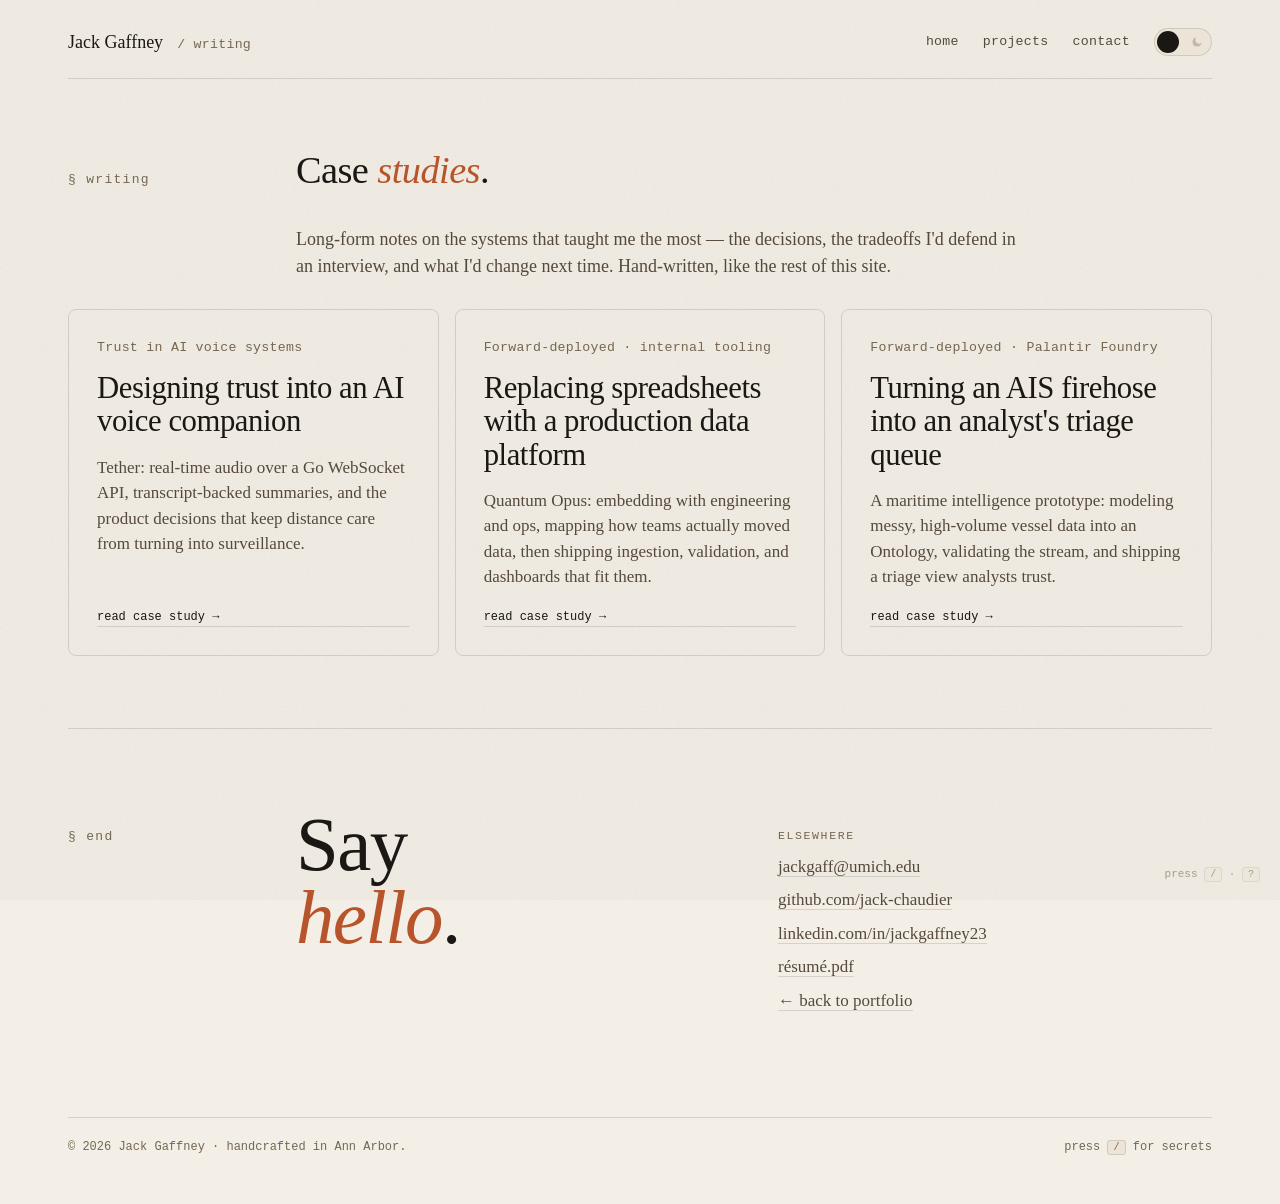
==== writing/index.html @ c2a97f2f "Redesign portfolio: editorial project rows, /writing case studies, SWE/FDE positioning - Reposition " ====
<!doctype html>
<html lang="en">
    <head>
        <meta charset="UTF-8" />
        <meta name="viewport" content="width=device-width, initial-scale=1.0" />
        <meta name="theme-color" media="(prefers-color-scheme: light)" content="#f4efe6" />
        <meta name="theme-color" media="(prefers-color-scheme: dark)" content="#0e0d0b" />
        <meta
            name="description"
            content="Case studies by Jack Gaffney — the decisions, tradeoffs, and architecture behind Tether, the Quantum Opus data platform, and a Palantir Foundry maritime prototype."
        />
        <meta property="og:title" content="Writing & case studies — Jack Gaffney" />
        <meta property="og:description" content="Long-form engineering notes on the systems I've built: decisions, tradeoffs, and what I'd do differently." />
        <meta property="og:type" content="website" />
        <meta property="og:url" content="https://jack-chaudier.github.io/writing/" />
        <meta property="og:image" content="https://jack-chaudier.github.io/og-image.png" />
        <meta name="twitter:card" content="summary_large_image" />
        <meta name="twitter:image" content="https://jack-chaudier.github.io/og-image.png" />
        <meta name="referrer" content="strict-origin-when-cross-origin" />
        <meta
            http-equiv="Content-Security-Policy"
            content="default-src 'self'; base-uri 'self'; connect-src 'self'; font-src 'self' https://fonts.gstatic.com; img-src 'self' data: https:; object-src 'none'; script-src 'self' 'unsafe-inline'; style-src 'self' 'unsafe-inline' https://fonts.googleapis.com;"
        />
        <link rel="canonical" href="https://jack-chaudier.github.io/writing/" />
        <link rel="manifest" href="/manifest.webmanifest" />
        <title>Writing & case studies — Jack Gaffney</title>
        <script>
            (function () {
                const root = document.documentElement;
                root.classList.add("js");
                try {
                    const storedTheme = localStorage.getItem("jg-theme");
                    const prefersDark = window.matchMedia("(prefers-color-scheme: dark)").matches;
                    root.setAttribute("data-theme", storedTheme || (prefersDark ? "dark" : "light"));
                } catch (error) {
                    root.setAttribute(
                        "data-theme",
                        window.matchMedia("(prefers-color-scheme: dark)").matches ? "dark" : "light"
                    );
                }
            })();
        </script>
        <link rel="icon" href="/favicon.svg" type="image/svg+xml" />
        <link rel="alternate icon" href="/favicon.ico" />
        <link rel="preconnect" href="https://fonts.googleapis.com" />
        <link rel="preconnect" href="https://fonts.gstatic.com" crossorigin />
        <link
            href="https://fonts.googleapis.com/css2?family=Fraunces:ital,opsz,wght@0,9..144,300;0,9..144,400;0,9..144,500;0,9..144,600;1,9..144,400&amp;family=JetBrains+Mono:wght@400;500;600&amp;display=swap"
            rel="stylesheet"
        />
        <link rel="stylesheet" href="/style.css" />
    </head>
    <body>
        <a href="#main" class="skip-link">Skip to main content</a>
        <div class="shell" id="main">
            <nav class="top" aria-label="Primary">
                <div class="wordmark">
                    <a href="/" style="border:0;"><b>Jack Gaffney</b></a>
                    <span class="mono">/ writing</span>
                </div>
                <div class="topnav mono">
                    <a href="/">home</a>
                    <a href="/#projects">projects</a>
                    <a href="/#contact">contact</a>
                    <button class="theme-toggle" id="themeToggle" type="button" aria-label="Toggle theme" aria-pressed="false">
                        <svg class="sun" viewBox="0 0 24 24" fill="none" stroke="currentColor" stroke-width="2" stroke-linecap="round" aria-hidden="true"><circle cx="12" cy="12" r="4" fill="currentColor"/><path d="M12 2v2M12 20v2M4.93 4.93l1.41 1.41M17.66 17.66l1.41 1.41M2 12h2M20 12h2M4.93 19.07l1.41-1.41M17.66 6.34l1.41-1.41"/></svg>
                        <svg class="moon" viewBox="0 0 24 24" fill="currentColor" stroke="none" aria-hidden="true"><path d="M21 13A9 9 0 1 1 11 3a7 7 0 0 0 10 10z"/></svg>
                        <span class="knob" aria-hidden="true"></span>
                    </button>
                </div>
            </nav>

            <section aria-labelledby="writing-title">
                <div class="section-head">
                    <div class="num">§ writing</div>
                    <h2 id="writing-title">Case <em>studies</em>.</h2>
                </div>
                <div class="walkthrough-intro">
                    <p>
                        Long-form notes on the systems that taught me the most — the decisions, the
                        tradeoffs I'd defend in an interview, and what I'd change next time. Hand-written,
                        like the rest of this site.
                    </p>
                </div>

                <div class="writing-grid">
                    <!-- writing:cards (new posts inserted below this line, newest first) -->
                    <article class="walkthrough-card">
                        <div class="walkthrough-kicker mono">Trust in AI voice systems</div>
                        <h3>Designing trust into an AI voice companion</h3>
                        <p>
                            Tether: real-time audio over a Go WebSocket API, transcript-backed summaries,
                            and the product decisions that keep distance care from turning into surveillance.
                        </p>
                        <a class="source" href="/writing/tether/">read case study →</a>
                    </article>

                    <article class="walkthrough-card">
                        <div class="walkthrough-kicker mono">Forward-deployed · internal tooling</div>
                        <h3>Replacing spreadsheets with a production data platform</h3>
                        <p>
                            Quantum Opus: embedding with engineering and ops, mapping how teams actually
                            moved data, then shipping ingestion, validation, and dashboards that fit them.
                        </p>
                        <a class="source" href="/writing/quantum-opus/">read case study →</a>
                    </article>

                    <article class="walkthrough-card">
                        <div class="walkthrough-kicker mono">Forward-deployed · Palantir Foundry</div>
                        <h3>Turning an AIS firehose into an analyst's triage queue</h3>
                        <p>
                            A maritime intelligence prototype: modeling messy, high-volume vessel data into
                            an Ontology, validating the stream, and shipping a triage view analysts trust.
                        </p>
                        <a class="source" href="/writing/maritime/">read case study →</a>
                    </article>
                </div>
            </section>

            <footer class="colophon" id="contact">
                <div class="section-num-footer">§ end</div>
                <div>
                    <h3>Say<br/><em>hello</em>.</h3>
                </div>
                <div class="col">
                    <span class="caps">Elsewhere</span>
                    <p><a href="mailto:jackgaff@umich.edu">jackgaff@umich.edu</a></p>
                    <p><a href="https://github.com/jack-chaudier" target="_blank" rel="noopener noreferrer">github.com/jack-chaudier</a></p>
                    <p><a href="https://linkedin.com/in/jackgaffney23" target="_blank" rel="noopener noreferrer">linkedin.com/in/jackgaffney23</a></p>
                    <p><a href="/jack_gaffney_resume.pdf" target="_blank" rel="noopener noreferrer">résumé.pdf</a></p>
                    <p><a href="/">← back to portfolio</a></p>
                </div>
                <div class="fineprint">
                    <span>© <span id="year"></span> Jack Gaffney · handcrafted in Ann Arbor.</span>
                    <span>press <kbd>/</kbd> for secrets</span>
                </div>
            </footer>
        </div>

        <div class="hint" aria-hidden="true">press <kbd>/</kbd> · <kbd>?</kbd></div>
        <div class="term" id="term" role="dialog" aria-label="Terminal">
            <div class="hd">
                <span>jack@portfolio ~ %</span>
                <button class="close" id="termClose" type="button" aria-label="Close terminal">[esc]</button>
            </div>
            <div class="body" id="termBody">
                <p class="line">type 'help' for commands. type 'exit' to leave.</p>
            </div>
            <div class="in">
                <input id="termInput" autocomplete="off" spellcheck="false" aria-label="Terminal input"/>
            </div>
        </div>
        <canvas class="rain-canvas" id="rain" aria-hidden="true"></canvas>
        <div class="trophy" id="trophy" aria-hidden="true">
            <div class="big">↑↑↓↓←→←→ B A</div>
            <div class="small">you found it. 60fps guaranteed.</div>
        </div>
        <script src="/script.js"></script>
    </body>
</html>
---- style.css ----
/* ============================================================
   Jack Gaffney — editorial / terminal hybrid
   Fraunces + JetBrains Mono, warm paper + rust accent
   ============================================================ */

:root {
    --bg: #f4efe6;
    --bg-2: #ece5d7;
    --ink: #1a1714;
    --ink-2: #55493b;
    --ink-3: #756751;
    --rule: #1a171422;
    --accent: #b8542b;
    --paper-noise: 0.035;
    --serif: "Fraunces", Georgia, "Times New Roman", serif;
    --mono: "JetBrains Mono", ui-monospace, SFMono-Regular, Menlo, Consolas, monospace;
    color-scheme: light dark;
    accent-color: var(--accent);
}

html[data-theme="dark"] {
    --bg: #0e0d0b;
    --bg-2: #17150f;
    --ink: #f1ebdc;
    --ink-2: #b8ae96;
    --ink-3: #8a7e64;
    --rule: #f1ebdc22;
    --accent: #e08a5c;
    --paper-noise: 0.06;
}

* { box-sizing: border-box; }
html, body { margin: 0; padding: 0; }
html { scroll-behavior: smooth; }

body {
    background: var(--bg);
    color: var(--ink);
    font-family: var(--serif);
    font-optical-sizing: auto;
    font-variation-settings: "opsz" 14;
    font-weight: 400;
    font-size: 17px;
    line-height: 1.5;
    -webkit-font-smoothing: antialiased;
    -moz-osx-font-smoothing: grayscale;
    text-rendering: optimizeLegibility;
    transition: background .35s ease, color .35s ease;
    overflow-x: hidden;
    min-height: 100dvh;
}

@media (prefers-reduced-motion: reduce) {
    html { scroll-behavior: auto; }
    *, *::before, *::after {
        animation-duration: .01ms !important;
        animation-iteration-count: 1 !important;
        transition-duration: .01ms !important;
    }
}

/* subtle paper grain */
body::before {
    content: "";
    position: fixed;
    inset: 0;
    pointer-events: none;
    z-index: 1;
    opacity: var(--paper-noise);
    background-image: url("data:image/svg+xml;utf8,<svg xmlns='http://www.w3.org/2000/svg' width='180' height='180'><filter id='n'><feTurbulence type='fractalNoise' baseFrequency='0.9' numOctaves='2' stitchTiles='stitch'/><feColorMatrix values='0 0 0 0 0  0 0 0 0 0  0 0 0 0 0  0 0 0 1.2 0'/></filter><rect width='100%25' height='100%25' filter='url(%23n)'/></svg>");
    mix-blend-mode: multiply;
}
html[data-theme="dark"] body::before { mix-blend-mode: screen; }

::selection { background: var(--accent); color: var(--bg); }

/* =============== A11Y =============== */
.skip-link {
    position: absolute;
    top: -40px;
    left: 12px;
    padding: 8px 14px;
    background: var(--ink);
    color: var(--bg);
    font-family: var(--mono);
    font-size: 13px;
    border-radius: 4px;
    z-index: 200;
    transition: top .2s;
}
.skip-link:focus { top: 12px; outline: 2px solid var(--accent); outline-offset: 2px; }
:focus-visible { outline: 2px solid var(--accent); outline-offset: 3px; }

/* =============== BASE ELEMENTS =============== */
.mono { font-family: var(--mono); font-size: .78em; letter-spacing: .02em; }
.caps { text-transform: uppercase; letter-spacing: .14em; font-size: .72rem; font-weight: 500; font-family: var(--mono); }

a {
    color: inherit;
    text-decoration: none;
    border-bottom: 1px solid var(--rule);
    transition: border-color .2s, color .2s;
}
a:hover, a:focus-visible { color: var(--accent); border-color: var(--accent); }

hr { border: 0; border-top: 1px solid var(--rule); margin: 0; }
kbd {
    font-family: var(--mono);
    font-size: .85em;
    border: 1px solid var(--rule);
    padding: 1px 5px;
    border-radius: 3px;
    background: var(--bg-2);
}

/* =============== LAYOUT =============== */
.shell {
    max-width: 1240px;
    margin: 0 auto;
    padding: 0 48px;
    position: relative;
    z-index: 2;
}

/* top bar */
.top {
    display: flex;
    align-items: center;
    justify-content: space-between;
    padding: 28px 0 22px;
    border-bottom: 1px solid var(--rule);
    gap: 24px;
    flex-wrap: wrap;
}
.wordmark { display: flex; align-items: baseline; gap: 14px; }
.wordmark b { font-weight: 500; font-size: 18px; }
.wordmark span { color: var(--ink-3); }
.topnav { display: flex; gap: 24px; align-items: center; flex-wrap: wrap; }
.topnav a { border: 0; color: var(--ink-2); }
.topnav a:hover, .topnav a:focus-visible { color: var(--accent); }
.topnav .dot {
    display: inline-block;
    width: 6px; height: 6px;
    border-radius: 50%;
    background: #3cc07a;
    margin-right: 6px;
    vertical-align: middle;
    box-shadow: 0 0 0 4px color-mix(in srgb, #3cc07a 20%, transparent);
    animation: pulse 2.4s ease-in-out infinite;
}
@keyframes pulse {
    0%, 100% { box-shadow: 0 0 0 4px color-mix(in srgb, #3cc07a 20%, transparent); }
    50% { box-shadow: 0 0 0 6px color-mix(in srgb, #3cc07a 8%, transparent); }
}

/* theme toggle */
.theme-toggle {
    border: 1px solid var(--rule);
    background: var(--bg-2);
    color: var(--ink);
    width: 58px; height: 28px;
    border-radius: 999px;
    position: relative;
    cursor: pointer;
    padding: 0;
    overflow: hidden;
    transition: border-color .2s, background .3s;
}
.theme-toggle:hover, .theme-toggle:focus-visible { border-color: var(--accent); }
.theme-toggle svg {
    position: absolute;
    top: 50%;
    width: 12px; height: 12px;
    transform: translateY(-50%);
    color: var(--ink-3);
    transition: color .3s, opacity .3s;
}
.theme-toggle .sun { left: 8px; }
.theme-toggle .moon { right: 8px; }
html[data-theme="light"] .theme-toggle .sun { color: var(--accent); opacity: 1; }
html[data-theme="light"] .theme-toggle .moon { opacity: .35; }
html[data-theme="dark"] .theme-toggle .moon { color: var(--accent); opacity: 1; }
html[data-theme="dark"] .theme-toggle .sun { opacity: .35; }
.theme-toggle .knob {
    position: absolute;
    top: 2px; left: 2px;
    width: 22px; height: 22px;
    border-radius: 50%;
    background: var(--ink);
    transition: transform .4s cubic-bezier(.6, -.2, .3, 1.4);
}
html[data-theme="dark"] .theme-toggle .knob { transform: translateX(30px); }

/* =============== HERO =============== */
.hero {
    display: grid;
    grid-template-columns: 1.1fr .9fr;
    gap: 52px;
    align-items: center;
    padding: 44px 0 60px;
    border-bottom: 1px solid var(--rule);
}
.hero h1 {
    font-family: var(--serif);
    font-weight: 300;
    font-variation-settings: "opsz" 144;
    font-size: clamp(46px, 6.4vw, 94px);
    line-height: .94;
    letter-spacing: -.03em;
    margin: 0;
}
.hero h1 em {
    font-style: italic;
    font-weight: 400;
    color: var(--accent);
}
.hero .lede {
    color: var(--ink-2);
    font-size: 19px;
    line-height: 1.55;
    max-width: 46ch;
    margin: 22px 0 0;
}
.hero .meta {
    display: flex;
    gap: 18px;
    margin-top: 28px;
    color: var(--ink-3);
    align-items: center;
    flex-wrap: wrap;
    font-family: var(--mono);
    font-size: 13px;
}
.hero .meta a {
    border-bottom-color: var(--rule);
    color: var(--ink-2);
}
.hero-eyebrow {
    font-family: var(--mono);
    font-size: 12px;
    letter-spacing: .04em;
    color: var(--ink-3);
    margin: 0 0 22px;
    text-transform: lowercase;
}
.hero-cta {
    display: flex;
    flex-wrap: wrap;
    gap: 12px;
    margin-top: 28px;
}
/* one cohesive button: editorial, mono, squared — monochrome at rest, rust on interaction */
.btn {
    display: inline-flex;
    align-items: center;
    gap: 8px;
    font-family: var(--mono);
    font-size: 13px;
    letter-spacing: .02em;
    padding: 12px 20px;
    border: 1px solid var(--ink);
    border-radius: 5px;
    background: var(--ink);
    color: var(--bg);
    transition: background .2s ease, border-color .2s ease, color .2s ease;
}
.btn:hover, .btn:focus-visible {
    background: var(--accent);
    border-color: var(--accent);
    color: var(--bg);
}
/* outlined variant, if a secondary action is ever needed */
.btn-ghost {
    background: transparent;
    color: var(--ink);
    border-color: var(--rule);
}
.btn-ghost:hover, .btn-ghost:focus-visible {
    background: transparent;
    color: var(--accent);
    border-color: var(--accent);
}

.portrait-frame {
    aspect-ratio: 1 / 1.18;
    position: relative;
    background: var(--bg-2);
    overflow: hidden;
    border: 1px solid var(--rule);
    cursor: pointer;
    user-select: none;
}
.portrait-frame img {
    width: 100%;
    height: 100%;
    object-fit: cover;
    object-position: 50% 30%;
    filter: saturate(.85) contrast(1.02);
    transition: filter .4s ease, transform .8s cubic-bezier(.2, .7, .2, 1);
    display: block;
}
html[data-theme="dark"] .portrait-frame img {
    filter: saturate(.7) contrast(1.05) brightness(.85);
}
.portrait-frame:hover img {
    transform: scale(1.03);
    filter: saturate(1) contrast(1.02);
}
.portrait-frame .cap {
    position: absolute;
    bottom: 10px;
    left: 12px;
    right: 12px;
    color: #f1ebdc;
    display: flex;
    justify-content: space-between;
    mix-blend-mode: difference;
    font-family: var(--mono);
    font-size: 11px;
    letter-spacing: .04em;
}

/* =============== SECTIONS =============== */
section {
    padding: 72px 0;
    border-bottom: 1px solid var(--rule);
    position: relative;
}
.section-head {
    display: grid;
    grid-template-columns: 180px 1fr;
    gap: 48px;
    margin-bottom: 36px;
    align-items: baseline;
}
.section-head .num {
    color: var(--ink-3);
    font-family: var(--mono);
    font-size: 13px;
    letter-spacing: .1em;
}
.section-head h2 {
    font-family: var(--serif);
    font-weight: 400;
    font-variation-settings: "opsz" 72;
    font-size: clamp(28px, 3vw, 40px);
    letter-spacing: -.015em;
    margin: 0;
    line-height: 1;
}
.section-head h2 em { color: var(--accent); font-style: italic; }

/* =============== NOW =============== */
.now-grid {
    display: grid;
    grid-template-columns: 180px repeat(3, 1fr);
    gap: 48px;
    align-items: start;
}
.now-col > .caps {
    color: var(--ink-3);
    margin: 0 0 14px;
    display: block;
}
.now-col p { margin: 0; line-height: 1.45; }
.now-col .sub {
    color: var(--ink-3);
    margin-top: 6px;
    font-size: 14px;
    font-family: var(--mono);
    letter-spacing: .01em;
}
.now-col .sub a { border-bottom-color: transparent; }

.films { list-style: none; padding: 0; margin: 0; }
.films li {
    display: grid;
    grid-template-columns: 22px 1fr;
    gap: 8px;
    padding: 7px 0;
    border-bottom: 1px dashed var(--rule);
    align-items: baseline;
    cursor: default;
}
.films li:last-child { border-bottom: 0; }
.films .rk {
    color: var(--ink-3);
    font-family: var(--mono);
    font-size: 12px;
}
.films .title { font-style: italic; }
.films li:hover .title { color: var(--accent); }

/* book */
.book { display: flex; gap: 14px; align-items: flex-start; }
.book-cover {
    width: 62px;
    height: 92px;
    position: relative;
    box-shadow: 3px 3px 0 var(--ink), 6px 6px 18px #0002;
    flex-shrink: 0;
    background: var(--bg-2);
    overflow: hidden;
    transition: transform .3s;
}
.book-cover img {
    width: 100%;
    height: 100%;
    object-fit: cover;
    display: block;
}
.book-cover::after {
    content: "";
    position: absolute;
    left: 2px;
    top: 0;
    bottom: 0;
    width: 1px;
    background: #0004;
    pointer-events: none;
}
.book:hover .book-cover { transform: translate(-1px, -1px) rotate(-1deg); }

/* operating notes */
.operating-notes {
    display: grid;
    grid-template-columns: 180px repeat(3, 1fr);
    gap: 48px;
    margin-top: 48px;
    padding-top: 28px;
    border-top: 1px dashed var(--rule);
    color: var(--ink-2);
}
.operating-notes .caps {
    color: var(--ink-3);
}
.operating-notes p {
    margin: 0;
    line-height: 1.45;
    font-size: clamp(15px, 1.2vw, 17px);
}

/* =============== WORK =============== */
.work-row {
    display: grid;
    grid-template-columns: 180px 1fr auto;
    gap: 48px;
    padding: 22px 0;
    border-top: 1px solid var(--rule);
    align-items: baseline;
    cursor: pointer;
    position: relative;
}
.work-row:last-of-type { border-bottom: 1px solid var(--rule); }
.work-row .when {
    color: var(--ink-3);
    font-family: var(--mono);
    font-size: 13px;
}
.work-row h3 {
    margin: 0;
    font-weight: 500;
    font-size: 22px;
    font-variation-settings: "opsz" 72;
    letter-spacing: -.01em;
}
.work-row h3 .role {
    color: var(--ink-2);
    font-style: italic;
    font-weight: 400;
}
.work-row .where {
    color: var(--ink-3);
    font-family: var(--mono);
    font-size: 12px;
    text-align: right;
    padding-right: 32px;
    line-height: 1.5;
}
.work-row .where span { opacity: .7; }
.work-row .detail {
    grid-column: 2 / 4;
    color: var(--ink-2);
    max-height: 0;
    overflow: hidden;
    transition: max-height .45s ease, margin-top .45s ease, opacity .35s ease;
    opacity: 0;
    margin-top: 0;
}
.work-row.open .detail {
    max-height: 420px;
    margin-top: 14px;
    opacity: 1;
}
.work-row .chev {
    position: absolute;
    right: 2px;
    top: 22px;
    color: var(--ink-3);
    font-family: var(--mono);
    font-size: 14px;
    width: 22px;
    height: 22px;
    display: flex;
    align-items: center;
    justify-content: center;
    transition: transform .3s, color .3s;
    background: var(--bg);
}
.work-row.open .chev { transform: rotate(90deg); color: var(--accent); }
.work-row:hover h3 { color: var(--accent); }

/* =============== PROJECTS =============== */
.featured-intro,
.walkthrough-intro {
    margin-left: 228px;
    margin-bottom: 28px;
    max-width: 720px;
    color: var(--ink-2);
}
.featured-intro p,
.walkthrough-intro p {
    margin: 0;
    font-size: 18px;
    line-height: 1.55;
}

/* featured work — full-width editorial rows on the site's 180px gutter */
.featured-work {
    margin-bottom: 56px;
    border-top: 1px solid var(--rule);
}
.feature-row {
    display: grid;
    grid-template-columns: 180px minmax(0, 1fr);
    gap: 48px;
    padding: 44px 0;
    border-bottom: 1px solid var(--rule);
    transition: background .25s;
}
.feature-row:hover { background: color-mix(in srgb, var(--accent) 4%, transparent); }

/* gutter numeral — faint serif, the only oversized numeral on the page */
.feature-num {
    font-family: var(--serif);
    font-weight: 300;
    font-variation-settings: "opsz" 144;
    font-size: clamp(34px, 3.6vw, 54px);
    line-height: .9;
    color: var(--ink-3);
    opacity: .5;
    letter-spacing: -.02em;
    user-select: none;
}
.feature-row:hover .feature-num { color: var(--accent); opacity: .9; }

.feature-body { min-width: 0; }
.feature-meta { color: var(--ink-3); margin-bottom: 12px; }

/* the NAME is the hero of each row */
.feature-row h3 {
    font-family: var(--serif);
    font-weight: 400;
    font-variation-settings: "opsz" 144;
    font-size: clamp(32px, 4.4vw, 50px);
    letter-spacing: -.02em;
    line-height: 1.02;
    margin: 0 0 6px;
}
/* flagship (Tether) leads with more weight */
.feature-row.lead { padding: 52px 0; }
.feature-row.lead h3 { font-size: clamp(40px, 5.6vw, 66px); }

.feature-row .subtitle {
    color: var(--ink-2);
    font-style: italic;
    font-size: clamp(16px, 1.6vw, 19px);
    margin: 0 0 16px;
    max-width: 48ch;
}
.feature-desc {
    color: var(--ink-2);
    margin: 0 0 20px;
    max-width: 62ch;
    line-height: 1.55;
}

/* single-line plain-text pipeline — no boxes */
.feature-flow {
    font-size: 12px;
    color: var(--ink-3);
    margin: 0 0 24px;
    line-height: 1.8;
    letter-spacing: .01em;
}
.feature-flow .arr { color: var(--accent); margin: 0 .5ch; opacity: .85; }
.feature-flow .out { color: var(--ink-2); }

.feature-foot {
    display: flex;
    flex-wrap: wrap;
    align-items: center;
    justify-content: space-between;
    gap: 16px 32px;
}
.feature-foot .stack { margin-top: 0; }

.feature-links {
    display: flex;
    flex-wrap: wrap;
    gap: 10px 18px;
    font-size: 12px;
}
.feature-links a { border-bottom-color: var(--rule); }
.feature-links .muted { color: var(--ink-3); border: 0; }
.feature-links .link-primary {
    color: var(--accent);
    border-bottom-color: color-mix(in srgb, var(--accent) 55%, transparent);
}

.section-subhead {
    display: grid;
    grid-template-columns: 180px minmax(0, 1fr);
    gap: 48px;
    align-items: baseline;
    margin: 0 0 20px;
}
.section-subhead .caps {
    color: var(--ink-3);
}
.section-subhead p {
    margin: 0;
    color: var(--ink-2);
    max-width: 58ch;
}

.projects {
    display: grid;
    grid-template-columns: repeat(2, 1fr);
    gap: 0;
    border: 1px solid var(--rule);
}
.project {
    padding: 32px;
    border-bottom: 1px solid var(--rule);
    border-right: 1px solid var(--rule);
    position: relative;
    transition: background .25s;
    display: flex;
    flex-direction: column;
}
.project:nth-child(2n) { border-right: 0; }
.project:last-child,
.project:nth-last-child(2):nth-child(odd) { border-bottom: 0; }
.project:last-child:nth-child(odd) { grid-column: 1 / -1; }
.project:hover {
    background: color-mix(in srgb, var(--accent) 5%, transparent);
}
.project .tag {
    display: flex;
    justify-content: space-between;
    color: var(--ink-3);
    margin-bottom: 18px;
    font-family: var(--mono);
    font-size: 12px;
}
.project h3 {
    font-family: var(--serif);
    font-weight: 400;
    font-variation-settings: "opsz" 72;
    font-size: clamp(26px, 3vw, 34px);
    letter-spacing: -.015em;
    margin: 0 0 6px;
    line-height: 1.1;
}
.project .subtitle {
    color: var(--ink-2);
    font-style: italic;
    margin: 0 0 16px;
    font-size: 16px;
}
.project p {
    color: var(--ink-2);
    margin: 0 0 18px;
    max-width: 52ch;
}
.project .source {
    display: inline-flex;
    gap: 6px;
    align-items: baseline;
    font-family: var(--mono);
    font-size: 12px;
    border-bottom-color: var(--rule);
    margin-bottom: 14px;
    align-self: flex-start;
}
.project-note {
    border-bottom: 0;
    color: var(--ink-3);
}
.stack {
    display: flex;
    flex-wrap: wrap;
    gap: 6px;
    margin-top: auto;
}
.chip {
    font-family: var(--mono);
    font-size: 11px;
    padding: 4px 9px;
    border: 1px solid var(--rule);
    border-radius: 5px;
    color: var(--ink-2);
    white-space: nowrap;
}
.project .visual {
    width: 100%;
    min-width: 0;
    height: 120px;
    margin-bottom: 24px;
    position: relative;
    overflow: hidden;
    border: 1px solid var(--rule);
    background: var(--bg-2);
}

/* project-specific visuals */
@keyframes wav {
    0%, 100% { height: 6px; }
    50% { height: var(--h, 40px); }
}

.viz-photo-grid {
    display: grid;
    grid-template-columns: repeat(6, 1fr);
    gap: 2px;
    padding: 10px;
    height: 100%;
}
.viz-photo-grid div {
    background: linear-gradient(
        135deg,
        color-mix(in srgb, var(--ink-3) 40%, transparent),
        color-mix(in srgb, var(--accent) 30%, transparent)
    );
}

.viz-engine { position: relative; }
.viz-engine .sprite {
    position: absolute;
    width: 14px;
    height: 14px;
    background: var(--accent);
    border-radius: 1px;
}
.viz-engine .fps {
    position: absolute;
    bottom: 6px;
    right: 10px;
    font-family: var(--mono);
    font-size: 11px;
    color: var(--ink-2);
    background: color-mix(in srgb, var(--bg-2) 85%, transparent);
    padding: 2px 6px;
    border-radius: 2px;
}

/* mirage-mcp visual: agent node graph */
.viz-mcp {
    position: relative;
    background-image:
        linear-gradient(var(--rule) 1px, transparent 1px),
        linear-gradient(90deg, var(--rule) 1px, transparent 1px);
    background-size: 20px 20px;
}
.viz-mcp svg { position: absolute; inset: 0; width: 100%; height: 100%; }
.viz-mcp .node { fill: var(--bg); stroke: var(--accent); stroke-width: 1.5; }
.viz-mcp .node.c { fill: var(--accent); }
.viz-mcp .edge {
    stroke: var(--accent);
    stroke-width: 1;
    stroke-dasharray: 2 3;
    opacity: .6;
}
.viz-mcp .lbl {
    font-family: var(--mono);
    font-size: 8px;
    fill: var(--ink-3);
}

/* kernel visual: memory map */
.viz-kernel {
    display: grid;
    grid-template-columns: repeat(32, 1fr);
    grid-auto-rows: 6px;
    gap: 1px;
    padding: 14px;
    height: 100%;
    align-content: start;
}
.viz-kernel div {
    background: color-mix(in srgb, var(--accent) var(--a, 20%), transparent);
}

/* phone visual */
.viz-phone {
    display: flex;
    align-items: center;
    justify-content: center;
    flex-wrap: wrap;
    gap: 16px;
    font-family: var(--mono);
    color: var(--ink-2);
}
.viz-phone .bars {
    display: flex;
    gap: 3px;
    align-items: flex-end;
    height: 42px;
}
.viz-phone .bars span {
    display: block;
    width: 4px;
    background: var(--accent);
    border-radius: 1px;
    animation: wav 1.3s ease-in-out infinite;
}
.viz-phone .tag {
    display: block;
    margin: 0;
    font-size: 11px;
    color: var(--ink-3);
    letter-spacing: .06em;
    text-transform: uppercase;
    white-space: normal;
    text-align: center;
}

/* =============== WALKTHROUGHS =============== */
.walkthrough-lead {
    border: 1px solid var(--rule);
    padding: 36px;
    margin-bottom: 28px;
    background: color-mix(in srgb, var(--bg-2) 45%, transparent);
}
.walkthrough-kicker {
    color: var(--ink-3);
    margin-bottom: 14px;
}
.walkthrough-lead-grid {
    display: grid;
    grid-template-columns: minmax(0, .9fr) minmax(360px, 1.1fr);
    gap: 36px;
    align-items: start;
}
.walkthrough-lead h3,
.walkthrough-card h3 {
    font-family: var(--serif);
    font-weight: 400;
    font-variation-settings: "opsz" 72;
    letter-spacing: -.015em;
    line-height: 1.08;
    margin: 0 0 16px;
}
.walkthrough-lead h3 {
    font-size: clamp(30px, 4vw, 50px);
}
.walkthrough-card h3 {
    font-size: clamp(24px, 2.4vw, 32px);
}
.walkthrough-lead p,
.walkthrough-card p {
    color: var(--ink-2);
    margin: 0 0 18px;
}
.architecture-diagram {
    margin: 0;
    border: 1px solid var(--rule);
    background: var(--bg);
    padding: 18px;
    display: grid;
    grid-template-columns: 1fr;
    gap: 8px;
    align-items: center;
}
.arch-node {
    border: 1px solid var(--rule);
    background: var(--bg-2);
    color: var(--ink-2);
    font-family: var(--mono);
    font-size: 11px;
    line-height: 1.25;
    padding: 9px;
    text-align: center;
}
.arch-node:first-child,
.arch-node:last-child {
    border-color: color-mix(in srgb, var(--accent) 55%, var(--rule));
}
.arch-arrow {
    color: var(--accent);
    font-family: var(--mono);
    font-size: 14px;
    justify-self: center;
    line-height: 1;
}
.walkthrough-points {
    display: grid;
    grid-template-columns: repeat(3, 1fr);
    gap: 24px;
    margin-top: 34px;
    padding-top: 28px;
    border-top: 1px dashed var(--rule);
}
.walkthrough-points .caps {
    display: block;
    color: var(--ink-3);
    margin-bottom: 8px;
}
.walkthrough-points p {
    font-size: 15px;
    line-height: 1.48;
}
.walkthrough-grid {
    display: grid;
    grid-template-columns: repeat(2, 1fr);
    border: 1px solid var(--rule);
}
.walkthrough-card {
    padding: 30px;
    border-right: 1px solid var(--rule);
    border-bottom: 1px solid var(--rule);
}
.walkthrough-card:nth-child(2n) { border-right: 0; }
.walkthrough-card:nth-last-child(-n + 2) { border-bottom: 0; }
.walkthrough-card .source {
    font-family: var(--mono);
    font-size: 12px;
}

/* writing / case-study index: responsive tiles, scales to any number of posts */
.writing-grid {
    display: grid;
    grid-template-columns: repeat(auto-fill, minmax(290px, 1fr));
    gap: 16px;
}
.writing-grid .walkthrough-card {
    border: 1px solid var(--rule);
    border-radius: 8px;
    padding: 28px;
    display: flex;
    flex-direction: column;
    transition: background .2s ease, border-color .2s ease, transform .2s ease;
}
.writing-grid .walkthrough-card:hover {
    background: color-mix(in srgb, var(--accent) 4%, transparent);
    border-color: color-mix(in srgb, var(--accent) 32%, var(--rule));
}
.writing-grid .walkthrough-card .source { margin-top: auto; }

/* =============== CASE STUDY (writing pages) =============== */
.case { max-width: 860px; margin: 0 auto; padding: 56px 0 32px; }
.case-back {
    font-family: var(--mono);
    font-size: 13px;
    color: var(--ink-2);
    border: 0;
    display: inline-block;
    margin-bottom: 36px;
}
.case-back:hover { color: var(--accent); }
.case-kicker {
    font-family: var(--mono);
    text-transform: uppercase;
    letter-spacing: .14em;
    font-size: .72rem;
    color: var(--accent);
    display: block;
    margin-bottom: 18px;
}
.case h1 {
    font-family: var(--serif);
    font-weight: 300;
    font-variation-settings: "opsz" 144;
    font-size: clamp(34px, 6vw, 64px);
    line-height: 1;
    letter-spacing: -.025em;
    margin: 0 0 22px;
}
.case h1 em { font-style: italic; color: var(--accent); }
.case .dek {
    color: var(--ink-2);
    font-size: clamp(18px, 2.2vw, 22px);
    line-height: 1.5;
    margin: 0 0 26px;
    max-width: 62ch;
}
.case-meta {
    display: flex;
    flex-wrap: wrap;
    gap: 10px 18px;
    align-items: center;
    font-family: var(--mono);
    font-size: 12px;
    color: var(--ink-3);
    padding: 16px 0;
    border-top: 1px solid var(--rule);
    border-bottom: 1px solid var(--rule);
    margin-bottom: 40px;
}
.case-meta .case-links { display: flex; flex-wrap: wrap; gap: 8px 16px; margin-left: auto; }
.case-meta a { color: var(--ink-2); border-bottom-color: var(--rule); }
.case-meta a:hover { color: var(--accent); border-color: var(--accent); }
.case h2 {
    font-family: var(--serif);
    font-weight: 400;
    font-variation-settings: "opsz" 72;
    font-size: clamp(22px, 2.6vw, 30px);
    letter-spacing: -.015em;
    margin: 48px 0 16px;
    line-height: 1.1;
}
.case h2 em { font-style: italic; color: var(--accent); }
.case p { color: var(--ink-2); line-height: 1.62; margin: 0 0 18px; }
.case ul { color: var(--ink-2); line-height: 1.6; padding-left: 20px; margin: 0 0 18px; }
.case li { margin: 0 0 8px; }
.case strong { color: var(--ink); font-weight: 600; }
.case .architecture-diagram { margin: 24px 0 8px; }

/* decision / tradeoff table */
.case-table {
    width: 100%;
    border-collapse: collapse;
    margin: 8px 0 24px;
    font-size: 15px;
}
.case-table th, .case-table td {
    text-align: left;
    vertical-align: top;
    padding: 12px 14px;
    border: 1px solid var(--rule);
    line-height: 1.5;
}
.case-table th {
    font-family: var(--mono);
    text-transform: uppercase;
    letter-spacing: .08em;
    font-size: 11px;
    font-weight: 500;
    color: var(--ink-3);
    background: var(--bg-2);
}
.case-table td { color: var(--ink-2); }
.case-table td:first-child { color: var(--ink); font-weight: 500; }

/* callout box (failure / what I'd do differently) */
.case-callout {
    border: 1px solid var(--rule);
    border-left: 3px solid var(--accent);
    background: color-mix(in srgb, var(--bg-2) 50%, transparent);
    padding: 20px 24px;
    margin: 24px 0;
}
.case-callout .caps { color: var(--ink-3); display: block; margin-bottom: 10px; }
.case-callout p:last-child { margin-bottom: 0; }
.case-note {
    font-family: var(--mono);
    font-size: 12px;
    color: var(--ink-3);
    line-height: 1.6;
    border-top: 1px dashed var(--rule);
    margin-top: 40px;
    padding-top: 18px;
}
.case-nextprev {
    display: flex;
    justify-content: space-between;
    flex-wrap: wrap;
    gap: 12px;
    font-family: var(--mono);
    font-size: 13px;
    margin-top: 40px;
    padding-top: 24px;
    border-top: 1px solid var(--rule);
}

@media (max-width: 700px) {
    .case-meta .case-links { margin-left: 0; }
    .case-table { font-size: 14px; }
    .case-table th, .case-table td { padding: 10px; }
}

/* =============== STACK / SKILLS cloud =============== */
.cloud {
    display: flex;
    flex-wrap: wrap;
    gap: 10px 16px;
    line-height: 1.3;
    max-width: 760px;
}
.cloud span {
    font-family: var(--serif);
    font-size: clamp(15px, 1.4vw, 19px);
    color: var(--ink-2);
    transition: color .15s, font-style .15s;
    cursor: default;
    font-variation-settings: "opsz" 72;
}
.cloud span:hover { color: var(--accent); font-style: italic; }
.cloud span[data-w="1"] { color: var(--ink); font-weight: 500; }
.cloud span[data-w="2"] {
    font-size: clamp(17px, 1.7vw, 23px);
    font-weight: 400;
}
.cloud span[data-w="3"] {
    font-size: clamp(20px, 2vw, 29px);
    font-weight: 300;
    font-style: italic;
}

/* education footnote under stack */
.stack-foot {
    margin-top: 48px;
    padding-top: 28px;
    border-top: 1px dashed var(--rule);
    color: var(--ink-2);
    font-family: var(--mono);
    font-size: clamp(13.5px, 1.05vw, 15px);
    line-height: 1.6;
    display: flex;
    justify-content: space-between;
    flex-wrap: wrap;
    gap: 16px 28px;
}
.stack-foot strong {
    color: var(--ink);
    font-weight: 600;
}

/* =============== FOOTER =============== */
footer.colophon {
    padding: 80px 0 48px;
    display: grid;
    grid-template-columns: 180px 1fr 1fr;
    gap: 48px;
}
footer.colophon h3 {
    font-family: var(--serif);
    font-weight: 300;
    font-variation-settings: "opsz" 144;
    font-size: clamp(40px, 6vw, 80px);
    line-height: .95;
    letter-spacing: -.02em;
    margin: 0;
}
footer.colophon h3 em { color: var(--accent); font-style: italic; }
footer.colophon .col { padding-top: 18px; }
footer.colophon .col p { margin: 0 0 8px; color: var(--ink-2); }
footer.colophon .col .caps {
    color: var(--ink-3);
    margin: 0 0 10px;
    display: block;
}
footer.colophon .looking-for {
    margin-top: 24px;
    padding-top: 18px;
    border-top: 1px dashed var(--rule);
}
footer.colophon .looking-for p {
    margin: 0;
    max-width: 46ch;
    font-size: 14px;
    line-height: 1.55;
}
footer.colophon .fineprint {
    grid-column: 1 / -1;
    display: flex;
    justify-content: space-between;
    color: var(--ink-3);
    margin-top: 48px;
    padding-top: 20px;
    border-top: 1px solid var(--rule);
    font-family: var(--mono);
    font-size: 12px;
    flex-wrap: wrap;
    gap: 12px;
}
.section-num-footer {
    color: var(--ink-3);
    font-family: var(--mono);
    font-size: 13px;
    letter-spacing: .1em;
    padding-top: 18px;
}

/* =============== TERMINAL =============== */
.term {
    position: fixed;
    left: 50%;
    top: 50%;
    transform: translate(-50%, -50%) scale(.96);
    width: min(560px, 92vw);
    max-height: 60vh;
    background: var(--bg);
    border: 1px solid var(--ink);
    box-shadow: 12px 12px 0 var(--accent), 0 20px 60px #0003;
    z-index: 100;
    font-family: var(--mono);
    font-size: 13px;
    opacity: 0;
    pointer-events: none;
    transition: opacity .2s, transform .2s;
    display: flex;
    flex-direction: column;
}
.term.on {
    opacity: 1;
    pointer-events: auto;
    transform: translate(-50%, -50%) scale(1);
}
.term .hd {
    display: flex;
    justify-content: space-between;
    padding: 8px 14px;
    border-bottom: 1px solid var(--rule);
    color: var(--ink-3);
    user-select: none;
}
.term .hd .close {
    cursor: pointer;
    background: none;
    border: 0;
    color: inherit;
    font: inherit;
    padding: 0;
}
.term .hd .close:hover { color: var(--accent); }
.term .body {
    padding: 14px 16px 10px;
    max-height: 260px;
    overflow-y: auto;
}
.term .line {
    white-space: pre-wrap;
    color: var(--ink-2);
    margin: 0 0 4px;
}
.term .line .you { color: var(--accent); }
.term .in {
    display: flex;
    align-items: center;
    gap: 8px;
    padding: 4px 16px 14px;
}
.term .in::before { content: ">"; color: var(--accent); }
.term .in input {
    background: transparent;
    border: 0;
    outline: 0;
    font: inherit;
    color: var(--ink);
    flex: 1;
    caret-color: var(--accent);
}

/* =============== HINT =============== */
.hint {
    position: fixed;
    right: 20px;
    bottom: 18px;
    z-index: 50;
    color: var(--ink-3);
    font-family: var(--mono);
    font-size: 11px;
    opacity: .6;
    transition: opacity .25s;
    pointer-events: none;
}
.hint kbd {
    border: 1px solid var(--rule);
    padding: 1px 5px;
    border-radius: 3px;
    font-family: inherit;
    font-size: 10px;
    background: var(--bg-2);
}

/* =============== VIEW-TRANSITION WIPE =============== */
@supports (view-transition-name: root) {
    ::view-transition-old(root),
    ::view-transition-new(root) {
        animation: none;
        mix-blend-mode: normal;
    }
    ::view-transition-old(root) { z-index: 1; }
    ::view-transition-new(root) {
        z-index: 2;
        animation: wipe-in .55s cubic-bezier(.4, 0, .2, 1) forwards;
    }
    @keyframes wipe-in {
        from { clip-path: circle(0 at var(--wipe-x, 50%) var(--wipe-y, 50%)); }
        to { clip-path: circle(var(--wipe-r, 150vmax) at var(--wipe-x, 50%) var(--wipe-y, 50%)); }
    }
}

/* =============== MATRIX CANVAS =============== */
.rain-canvas {
    position: fixed;
    inset: 0;
    z-index: 99;
    pointer-events: none;
    opacity: 0;
    transition: opacity .5s;
}
.rain-canvas.on { opacity: .85; }

/* =============== KONAMI TROPHY =============== */
.trophy {
    position: fixed;
    left: 50%;
    top: 40%;
    transform: translate(-50%, -50%) scale(.8);
    background: var(--bg);
    border: 1px solid var(--accent);
    padding: 28px 36px;
    z-index: 120;
    box-shadow: 0 20px 60px #0004;
    text-align: center;
    opacity: 0;
    pointer-events: none;
    transition: opacity .3s, transform .3s;
}
.trophy.on {
    opacity: 1;
    transform: translate(-50%, -50%) scale(1);
}
.trophy .big {
    font-family: var(--serif);
    font-size: clamp(28px, 4vw, 42px);
    color: var(--accent);
    font-style: italic;
    letter-spacing: .05em;
}
.trophy .small {
    font-family: var(--mono);
    font-size: 12px;
    color: var(--ink-2);
    margin-top: 8px;
}

/* =============== 404 =============== */
.not-found {
    padding: 120px 0;
    max-width: 760px;
}
.not-found .code {
    font-family: var(--mono);
    font-size: 13px;
    color: var(--ink-3);
    letter-spacing: .1em;
    margin: 0 0 20px;
}
.not-found h1 {
    font-family: var(--serif);
    font-weight: 300;
    font-variation-settings: "opsz" 144;
    font-size: clamp(40px, 7vw, 88px);
    line-height: .95;
    letter-spacing: -.02em;
    margin: 0 0 24px;
}
.not-found h1 em { color: var(--accent); font-style: italic; }
.not-found p {
    color: var(--ink-2);
    max-width: 56ch;
    margin: 0 0 24px;
}
.not-found a.home {
    display: inline-flex;
    gap: 8px;
    align-items: baseline;
    font-family: var(--mono);
    font-size: 14px;
}

/* =============== PRINT =============== */
@media print {
    body { background: white; color: black; }
    body::before, .hint, .term, .trophy, .rain-canvas, .theme-toggle,
    .viz-photo-grid, .viz-engine, .viz-mcp, .viz-kernel,
    .viz-phone, .portrait-frame,
    .architecture-diagram { display: none !important; }
    .shell { padding: 0; max-width: 100%; }
    section { break-inside: avoid; page-break-inside: avoid; }
    a { color: black; border-color: #ccc; }
    .project .visual { display: none; }
}

/* =============== RESPONSIVE =============== */
@media (max-width: 1024px) {
    .shell { padding: 0 32px; }
    .section-head { grid-template-columns: 140px 1fr; gap: 32px; }
    .now-grid { grid-template-columns: 140px repeat(3, 1fr); gap: 32px; }
    .operating-notes { grid-template-columns: 140px repeat(3, 1fr); gap: 32px; }
    .work-row { grid-template-columns: 140px 1fr auto; gap: 32px; }
    .featured-intro,
    .walkthrough-intro { margin-left: 172px; }
    .feature-row { grid-template-columns: 120px minmax(0, 1fr); gap: 32px; }
    .feature-num { font-size: clamp(30px, 3.4vw, 44px); }
    .section-subhead { grid-template-columns: 140px minmax(0, 1fr); gap: 32px; }
    .walkthrough-lead-grid { grid-template-columns: 1fr; }
    .walkthrough-points { grid-template-columns: repeat(2, 1fr); }
    footer.colophon { grid-template-columns: 140px 1fr 1fr; gap: 32px; }
}

@media (max-width: 900px) {
    .shell { padding: 0 22px; }
    .top { padding: 20px 0 16px; gap: 16px; }
    .topnav { gap: 14px 18px; font-size: 12px; }
    .hero {
        grid-template-columns: 1fr;
        gap: 32px;
        padding: 48px 0;
    }
    .portrait-frame { max-width: 320px; }
    section { padding: 56px 0; }
    .section-head {
        grid-template-columns: 1fr;
        gap: 8px;
        margin-bottom: 24px;
    }
    .now-grid { grid-template-columns: 1fr; gap: 32px; }
    .operating-notes {
        grid-template-columns: 1fr;
        gap: 14px;
        margin-top: 36px;
    }
    .work-row {
        grid-template-columns: 1fr;
        gap: 10px;
        padding: 20px 32px 20px 0;
    }
    .work-row .where { text-align: left; padding-right: 0; }
    .work-row .detail { grid-column: 1; }
    .work-row .chev { top: 16px; }
    .feature-row,
    .feature-row.lead {
        grid-template-columns: 1fr;
        gap: 4px;
        padding: 36px 0;
    }
    .feature-num { font-size: 30px; opacity: .5; margin-bottom: 4px; }
    .feature-foot { gap: 14px 24px; }
    .featured-intro,
    .walkthrough-intro { margin-left: 0; }
    .section-subhead {
        grid-template-columns: 1fr;
        gap: 8px;
    }
    .projects { grid-template-columns: 1fr; }
    .project:last-child:nth-child(odd) { grid-column: auto; }
    .project {
        border-right: 0 !important;
        border-bottom: 1px solid var(--rule) !important;
        padding: 28px 24px;
    }
    .project:last-child { border-bottom: 0 !important; }
    .walkthrough-lead { padding: 28px 24px; }
    .architecture-diagram { min-height: 0; }
    .walkthrough-points,
    .walkthrough-grid { grid-template-columns: 1fr; }
    .walkthrough-card {
        border-right: 0 !important;
        border-bottom: 1px solid var(--rule) !important;
    }
    .walkthrough-card:last-child { border-bottom: 0 !important; }
    footer.colophon {
        grid-template-columns: 1fr;
        gap: 24px;
        padding: 56px 0 32px;
    }
    .section-num-footer { display: none; }
}

@media (max-width: 520px) {
    .topnav { width: 100%; justify-content: flex-start; }
    .topnav .theme-toggle { margin-left: auto; }
    .hero .meta { font-size: 12px; gap: 12px; }
    .hero .meta .sep { display: none; }
    .featured-work { margin-bottom: 40px; }
    .feature-row, .feature-row.lead { padding: 32px 0; }
    .feature-flow { font-size: 11px; }
    .feature-foot { flex-direction: column; align-items: flex-start; }
    .project {
        padding: 26px 20px;
        min-width: 0;
    }
    .project .visual {
        height: 108px;
        margin-bottom: 20px;
    }
    .project .tag {
        flex-direction: column;
        gap: 4px;
    }
    .project p,
    .project .source {
        overflow-wrap: anywhere;
    }
    .viz-kernel {
        grid-template-columns: repeat(24, 1fr);
        padding: 12px;
    }
    .viz-phone {
        gap: 8px 12px;
        padding: 0 12px;
    }
    .walkthrough-lead,
    .walkthrough-card {
        padding: 26px 20px;
    }
    .walkthrough-points {
        gap: 18px;
    }
    .hint { display: none; }
}
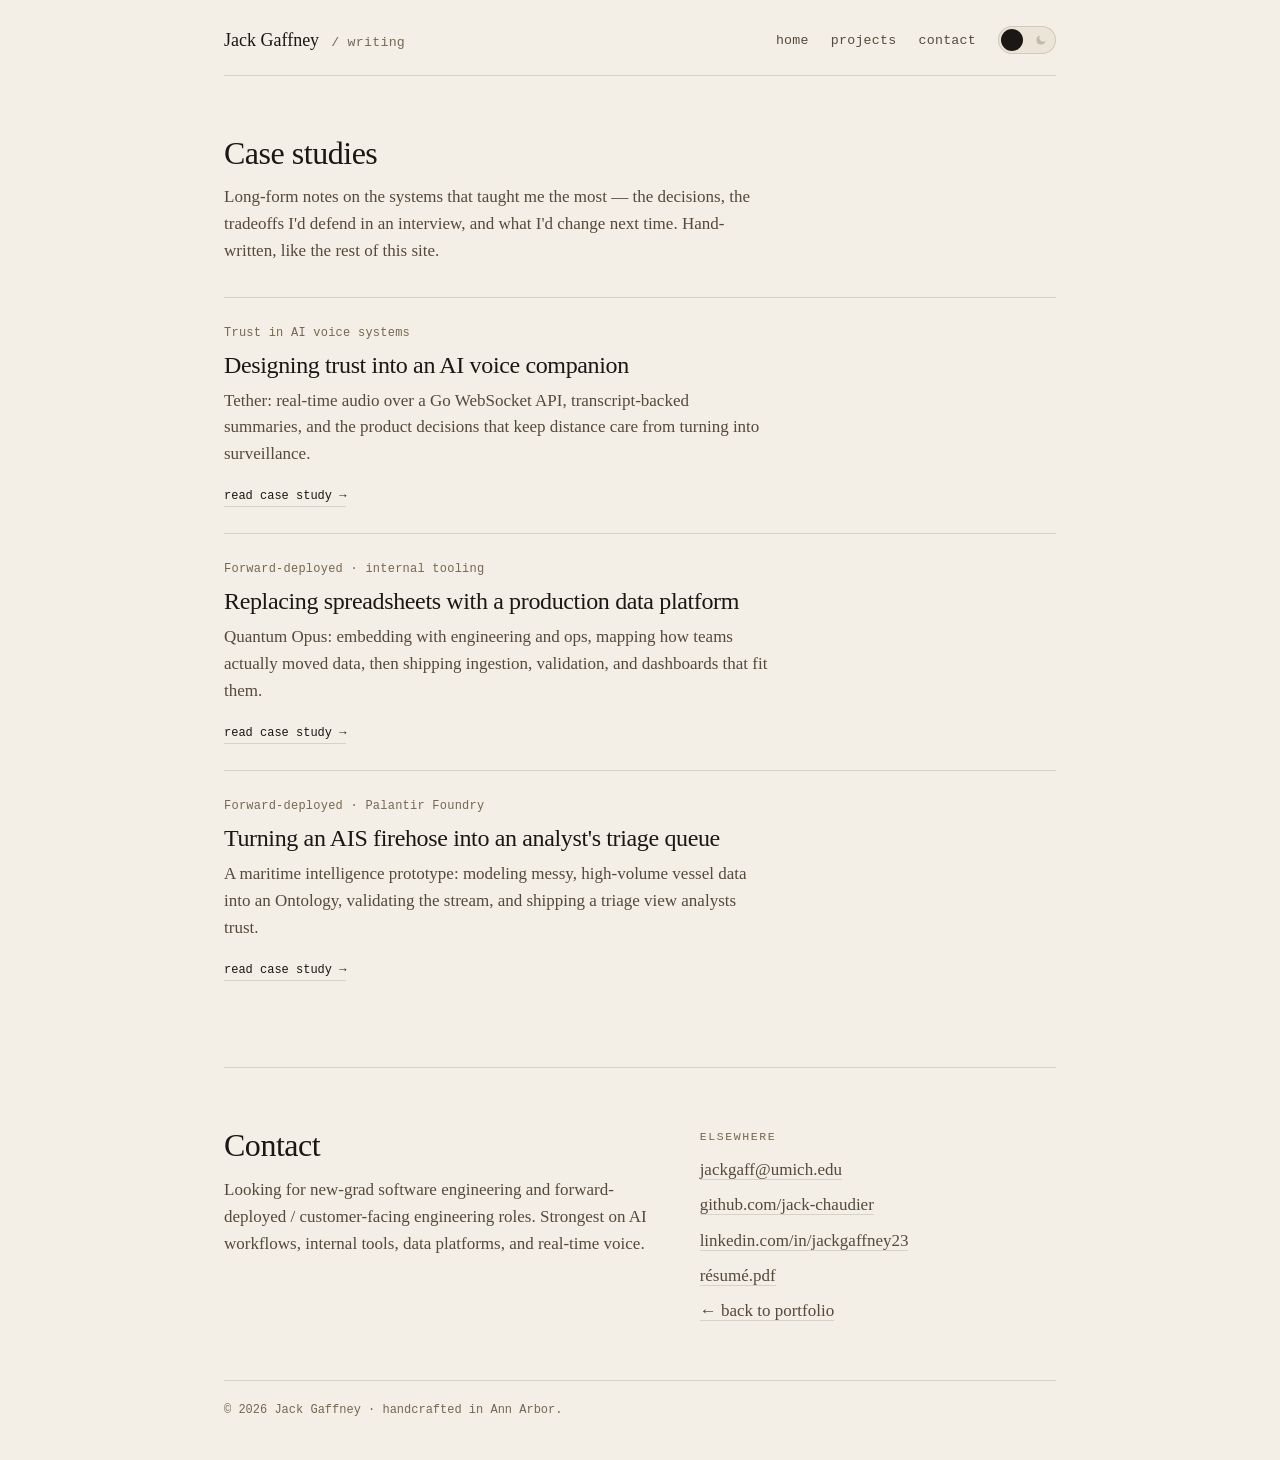
==== commit c246101f: "Simplify portfolio: minimal single-column layout, remove easter eggs - Remove terminal, matrix rain," ====
--- a/writing/index.html
+++ b/writing/index.html
@@ -72,8 +72,7 @@
 
             <section aria-labelledby="writing-title">
                 <div class="section-head">
-                    <div class="num">§ writing</div>
-                    <h2 id="writing-title">Case <em>studies</em>.</h2>
+                    <h2 id="writing-title">Case studies</h2>
                 </div>
                 <div class="walkthrough-intro">
                     <p>
@@ -118,43 +117,30 @@
             </section>
 
             <footer class="colophon" id="contact">
-                <div class="section-num-footer">§ end</div>
-                <div>
-                    <h3>Say<br/><em>hello</em>.</h3>
-                </div>
-                <div class="col">
-                    <span class="caps">Elsewhere</span>
-                    <p><a href="mailto:jackgaff@umich.edu">jackgaff@umich.edu</a></p>
-                    <p><a href="https://github.com/jack-chaudier" target="_blank" rel="noopener noreferrer">github.com/jack-chaudier</a></p>
-                    <p><a href="https://linkedin.com/in/jackgaffney23" target="_blank" rel="noopener noreferrer">linkedin.com/in/jackgaffney23</a></p>
-                    <p><a href="/jack_gaffney_resume.pdf" target="_blank" rel="noopener noreferrer">résumé.pdf</a></p>
-                    <p><a href="/">← back to portfolio</a></p>
+                <div class="foot-grid">
+                    <div>
+                        <h2>Contact</h2>
+                        <p class="looking-for">
+                            Looking for new-grad software engineering and forward-deployed /
+                            customer-facing engineering roles. Strongest on AI workflows, internal
+                            tools, data platforms, and real-time voice.
+                        </p>
+                    </div>
+                    <div class="col">
+                        <span class="caps">Elsewhere</span>
+                        <p><a href="mailto:jackgaff@umich.edu">jackgaff@umich.edu</a></p>
+                        <p><a href="https://github.com/jack-chaudier" target="_blank" rel="noopener noreferrer">github.com/jack-chaudier</a></p>
+                        <p><a href="https://linkedin.com/in/jackgaffney23" target="_blank" rel="noopener noreferrer">linkedin.com/in/jackgaffney23</a></p>
+                        <p><a href="/jack_gaffney_resume.pdf" target="_blank" rel="noopener noreferrer">résumé.pdf</a></p>
+                        <p><a href="/">← back to portfolio</a></p>
+                    </div>
                 </div>
                 <div class="fineprint">
                     <span>© <span id="year"></span> Jack Gaffney · handcrafted in Ann Arbor.</span>
-                    <span>press <kbd>/</kbd> for secrets</span>
                 </div>
             </footer>
         </div>
 
-        <div class="hint" aria-hidden="true">press <kbd>/</kbd> · <kbd>?</kbd></div>
-        <div class="term" id="term" role="dialog" aria-label="Terminal">
-            <div class="hd">
-                <span>jack@portfolio ~ %</span>
-                <button class="close" id="termClose" type="button" aria-label="Close terminal">[esc]</button>
-            </div>
-            <div class="body" id="termBody">
-                <p class="line">type 'help' for commands. type 'exit' to leave.</p>
-            </div>
-            <div class="in">
-                <input id="termInput" autocomplete="off" spellcheck="false" aria-label="Terminal input"/>
-            </div>
-        </div>
-        <canvas class="rain-canvas" id="rain" aria-hidden="true"></canvas>
-        <div class="trophy" id="trophy" aria-hidden="true">
-            <div class="big">↑↑↓↓←→←→ B A</div>
-            <div class="small">you found it. 60fps guaranteed.</div>
-        </div>
         <script src="/script.js"></script>
     </body>
 </html>
--- a/style.css
+++ b/style.css
@@ -1,6 +1,6 @@
 /* ============================================================
-   Jack Gaffney — editorial / terminal hybrid
-   Fraunces + JetBrains Mono, warm paper + rust accent
+   Jack Gaffney — minimal editorial portfolio
+   Fraunces + JetBrains Mono, warm paper, rust accent
    ============================================================ */
 
 :root {
@@ -11,7 +11,6 @@
     --ink-3: #756751;
     --rule: #1a171422;
     --accent: #b8542b;
-    --paper-noise: 0.035;
     --serif: "Fraunces", Georgia, "Times New Roman", serif;
     --mono: "JetBrains Mono", ui-monospace, SFMono-Regular, Menlo, Consolas, monospace;
     color-scheme: light dark;
@@ -26,7 +25,6 @@
     --ink-3: #8a7e64;
     --rule: #f1ebdc22;
     --accent: #e08a5c;
-    --paper-noise: 0.06;
 }
 
 * { box-sizing: border-box; }
@@ -41,12 +39,11 @@
     font-variation-settings: "opsz" 14;
     font-weight: 400;
     font-size: 17px;
-    line-height: 1.5;
+    line-height: 1.6;
     -webkit-font-smoothing: antialiased;
     -moz-osx-font-smoothing: grayscale;
     text-rendering: optimizeLegibility;
-    transition: background .35s ease, color .35s ease;
-    overflow-x: hidden;
+    transition: background .3s ease, color .3s ease;
     min-height: 100dvh;
 }
 
@@ -58,19 +55,6 @@
         transition-duration: .01ms !important;
     }
 }
-
-/* subtle paper grain */
-body::before {
-    content: "";
-    position: fixed;
-    inset: 0;
-    pointer-events: none;
-    z-index: 1;
-    opacity: var(--paper-noise);
-    background-image: url("data:image/svg+xml;utf8,<svg xmlns='http://www.w3.org/2000/svg' width='180' height='180'><filter id='n'><feTurbulence type='fractalNoise' baseFrequency='0.9' numOctaves='2' stitchTiles='stitch'/><feColorMatrix values='0 0 0 0 0  0 0 0 0 0  0 0 0 0 0  0 0 0 1.2 0'/></filter><rect width='100%25' height='100%25' filter='url(%23n)'/></svg>");
-    mix-blend-mode: multiply;
-}
-html[data-theme="dark"] body::before { mix-blend-mode: screen; }
 
 ::selection { background: var(--accent); color: var(--bg); }
 
@@ -91,9 +75,15 @@
 .skip-link:focus { top: 12px; outline: 2px solid var(--accent); outline-offset: 2px; }
 :focus-visible { outline: 2px solid var(--accent); outline-offset: 3px; }
 
-/* =============== BASE ELEMENTS =============== */
+/* =============== BASE =============== */
 .mono { font-family: var(--mono); font-size: .78em; letter-spacing: .02em; }
-.caps { text-transform: uppercase; letter-spacing: .14em; font-size: .72rem; font-weight: 500; font-family: var(--mono); }
+.caps {
+    text-transform: uppercase;
+    letter-spacing: .14em;
+    font-size: .72rem;
+    font-weight: 500;
+    font-family: var(--mono);
+}
 
 a {
     color: inherit;
@@ -104,22 +94,12 @@
 a:hover, a:focus-visible { color: var(--accent); border-color: var(--accent); }
 
 hr { border: 0; border-top: 1px solid var(--rule); margin: 0; }
-kbd {
-    font-family: var(--mono);
-    font-size: .85em;
-    border: 1px solid var(--rule);
-    padding: 1px 5px;
-    border-radius: 3px;
-    background: var(--bg-2);
-}
 
 /* =============== LAYOUT =============== */
 .shell {
-    max-width: 1240px;
+    max-width: 880px;
     margin: 0 auto;
-    padding: 0 48px;
-    position: relative;
-    z-index: 2;
+    padding: 0 24px;
 }
 
 /* top bar */
@@ -127,31 +107,18 @@
     display: flex;
     align-items: center;
     justify-content: space-between;
-    padding: 28px 0 22px;
+    padding: 26px 0 20px;
     border-bottom: 1px solid var(--rule);
-    gap: 24px;
+    gap: 20px;
     flex-wrap: wrap;
 }
-.wordmark { display: flex; align-items: baseline; gap: 14px; }
+.wordmark { display: flex; align-items: baseline; gap: 12px; }
+.wordmark a { border: 0; }
 .wordmark b { font-weight: 500; font-size: 18px; }
 .wordmark span { color: var(--ink-3); }
-.topnav { display: flex; gap: 24px; align-items: center; flex-wrap: wrap; }
+.topnav { display: flex; gap: 22px; align-items: center; flex-wrap: wrap; }
 .topnav a { border: 0; color: var(--ink-2); }
 .topnav a:hover, .topnav a:focus-visible { color: var(--accent); }
-.topnav .dot {
-    display: inline-block;
-    width: 6px; height: 6px;
-    border-radius: 50%;
-    background: #3cc07a;
-    margin-right: 6px;
-    vertical-align: middle;
-    box-shadow: 0 0 0 4px color-mix(in srgb, #3cc07a 20%, transparent);
-    animation: pulse 2.4s ease-in-out infinite;
-}
-@keyframes pulse {
-    0%, 100% { box-shadow: 0 0 0 4px color-mix(in srgb, #3cc07a 20%, transparent); }
-    50% { box-shadow: 0 0 0 6px color-mix(in srgb, #3cc07a 8%, transparent); }
-}
 
 /* theme toggle */
 .theme-toggle {
@@ -187,69 +154,45 @@
     width: 22px; height: 22px;
     border-radius: 50%;
     background: var(--ink);
-    transition: transform .4s cubic-bezier(.6, -.2, .3, 1.4);
+    transition: transform .3s ease;
 }
 html[data-theme="dark"] .theme-toggle .knob { transform: translateX(30px); }
 
 /* =============== HERO =============== */
 .hero {
     display: grid;
-    grid-template-columns: 1.1fr .9fr;
-    gap: 52px;
+    grid-template-columns: 1fr 230px;
+    gap: 48px;
     align-items: center;
-    padding: 44px 0 60px;
+    padding: 56px 0 64px;
     border-bottom: 1px solid var(--rule);
 }
+.hero-eyebrow {
+    font-family: var(--mono);
+    font-size: 12px;
+    letter-spacing: .04em;
+    color: var(--ink-3);
+    margin: 0 0 18px;
+    text-transform: lowercase;
+}
 .hero h1 {
     font-family: var(--serif);
-    font-weight: 300;
+    font-weight: 400;
     font-variation-settings: "opsz" 144;
-    font-size: clamp(46px, 6.4vw, 94px);
-    line-height: .94;
-    letter-spacing: -.03em;
+    font-size: clamp(32px, 4.6vw, 46px);
+    line-height: 1.12;
+    letter-spacing: -.02em;
     margin: 0;
-}
-.hero h1 em {
-    font-style: italic;
-    font-weight: 400;
-    color: var(--accent);
+    max-width: 22ch;
 }
 .hero .lede {
     color: var(--ink-2);
-    font-size: 19px;
-    line-height: 1.55;
-    max-width: 46ch;
-    margin: 22px 0 0;
-}
-.hero .meta {
-    display: flex;
-    gap: 18px;
-    margin-top: 28px;
-    color: var(--ink-3);
-    align-items: center;
-    flex-wrap: wrap;
-    font-family: var(--mono);
-    font-size: 13px;
-}
-.hero .meta a {
-    border-bottom-color: var(--rule);
-    color: var(--ink-2);
-}
-.hero-eyebrow {
-    font-family: var(--mono);
-    font-size: 12px;
-    letter-spacing: .04em;
-    color: var(--ink-3);
-    margin: 0 0 22px;
-    text-transform: lowercase;
-}
-.hero-cta {
-    display: flex;
-    flex-wrap: wrap;
-    gap: 12px;
-    margin-top: 28px;
-}
-/* one cohesive button: editorial, mono, squared — monochrome at rest, rust on interaction */
+    font-size: 18px;
+    line-height: 1.6;
+    max-width: 52ch;
+    margin: 20px 0 0;
+}
+.hero-cta { display: flex; flex-wrap: wrap; gap: 12px; margin-top: 26px; }
 .btn {
     display: inline-flex;
     align-items: center;
@@ -257,118 +200,96 @@
     font-family: var(--mono);
     font-size: 13px;
     letter-spacing: .02em;
-    padding: 12px 20px;
+    padding: 11px 18px;
     border: 1px solid var(--ink);
     border-radius: 5px;
     background: var(--ink);
     color: var(--bg);
-    transition: background .2s ease, border-color .2s ease, color .2s ease;
+    transition: background .2s ease, border-color .2s ease;
 }
 .btn:hover, .btn:focus-visible {
     background: var(--accent);
     border-color: var(--accent);
     color: var(--bg);
 }
-/* outlined variant, if a secondary action is ever needed */
-.btn-ghost {
-    background: transparent;
-    color: var(--ink);
-    border-color: var(--rule);
-}
-.btn-ghost:hover, .btn-ghost:focus-visible {
-    background: transparent;
-    color: var(--accent);
-    border-color: var(--accent);
-}
-
-.portrait-frame {
-    aspect-ratio: 1 / 1.18;
-    position: relative;
+.hero .meta {
+    display: flex;
+    gap: 16px;
+    margin-top: 24px;
+    color: var(--ink-3);
+    align-items: center;
+    flex-wrap: wrap;
+    font-family: var(--mono);
+    font-size: 13px;
+}
+.hero .meta a { border-bottom-color: var(--rule); color: var(--ink-2); }
+
+.portrait {
+    margin: 0;
+    border: 1px solid var(--rule);
+    border-radius: 4px;
+    overflow: hidden;
     background: var(--bg-2);
-    overflow: hidden;
-    border: 1px solid var(--rule);
-    cursor: pointer;
-    user-select: none;
-}
-.portrait-frame img {
+}
+.portrait img {
+    display: block;
     width: 100%;
     height: 100%;
+    aspect-ratio: 1 / 1.15;
     object-fit: cover;
     object-position: 50% 30%;
-    filter: saturate(.85) contrast(1.02);
-    transition: filter .4s ease, transform .8s cubic-bezier(.2, .7, .2, 1);
-    display: block;
-}
-html[data-theme="dark"] .portrait-frame img {
-    filter: saturate(.7) contrast(1.05) brightness(.85);
-}
-.portrait-frame:hover img {
-    transform: scale(1.03);
-    filter: saturate(1) contrast(1.02);
-}
-.portrait-frame .cap {
-    position: absolute;
-    bottom: 10px;
-    left: 12px;
-    right: 12px;
-    color: #f1ebdc;
-    display: flex;
-    justify-content: space-between;
-    mix-blend-mode: difference;
-    font-family: var(--mono);
-    font-size: 11px;
-    letter-spacing: .04em;
-}
+    filter: saturate(.9);
+}
+html[data-theme="dark"] .portrait img { filter: saturate(.8) brightness(.9); }
 
 /* =============== SECTIONS =============== */
 section {
-    padding: 72px 0;
+    padding: 60px 0;
     border-bottom: 1px solid var(--rule);
-    position: relative;
-}
-.section-head {
-    display: grid;
-    grid-template-columns: 180px 1fr;
-    gap: 48px;
-    margin-bottom: 36px;
-    align-items: baseline;
-}
-.section-head .num {
-    color: var(--ink-3);
-    font-family: var(--mono);
-    font-size: 13px;
-    letter-spacing: .1em;
-}
-.section-head h2 {
+}
+section > h2 {
     font-family: var(--serif);
     font-weight: 400;
     font-variation-settings: "opsz" 72;
-    font-size: clamp(28px, 3vw, 40px);
+    font-size: clamp(26px, 3vw, 32px);
+    letter-spacing: -.015em;
+    line-height: 1.1;
+    margin: 0 0 12px;
+}
+.section-intro {
+    color: var(--ink-2);
+    max-width: 62ch;
+    margin: 0 0 32px;
+}
+
+/* legacy section head (writing hub) */
+.section-head { margin-bottom: 12px; }
+.section-head h2 {
+    font-family: var(--serif);
+    font-weight: 400;
+    font-variation-settings: "opsz" 72;
+    font-size: clamp(26px, 3vw, 32px);
     letter-spacing: -.015em;
     margin: 0;
-    line-height: 1;
-}
-.section-head h2 em { color: var(--accent); font-style: italic; }
+    line-height: 1.1;
+}
+.walkthrough-intro { color: var(--ink-2); max-width: 62ch; margin: 0 0 32px; }
+.walkthrough-intro p { margin: 0; }
 
 /* =============== NOW =============== */
 .now-grid {
     display: grid;
-    grid-template-columns: 180px repeat(3, 1fr);
-    gap: 48px;
+    grid-template-columns: repeat(3, 1fr);
+    gap: 36px;
     align-items: start;
 }
-.now-col > .caps {
-    color: var(--ink-3);
-    margin: 0 0 14px;
-    display: block;
-}
-.now-col p { margin: 0; line-height: 1.45; }
+.now-col > .caps { color: var(--ink-3); margin: 0 0 12px; display: block; }
+.now-col p { margin: 0; line-height: 1.5; }
 .now-col .sub {
     color: var(--ink-3);
     margin-top: 6px;
-    font-size: 14px;
-    font-family: var(--mono);
-    letter-spacing: .01em;
+    font-size: 13px;
+    font-family: var(--mono);
 }
 .now-col .sub a { border-bottom-color: transparent; }
 
@@ -377,502 +298,266 @@
     display: grid;
     grid-template-columns: 22px 1fr;
     gap: 8px;
-    padding: 7px 0;
+    padding: 6px 0;
     border-bottom: 1px dashed var(--rule);
     align-items: baseline;
-    cursor: default;
 }
 .films li:last-child { border-bottom: 0; }
-.films .rk {
-    color: var(--ink-3);
-    font-family: var(--mono);
-    font-size: 12px;
-}
+.films .rk { color: var(--ink-3); font-family: var(--mono); font-size: 12px; }
 .films .title { font-style: italic; }
-.films li:hover .title { color: var(--accent); }
-
-/* book */
+
 .book { display: flex; gap: 14px; align-items: flex-start; }
 .book-cover {
-    width: 62px;
-    height: 92px;
-    position: relative;
-    box-shadow: 3px 3px 0 var(--ink), 6px 6px 18px #0002;
+    width: 56px;
     flex-shrink: 0;
+    border: 1px solid var(--rule);
+    border-radius: 2px;
+    overflow: hidden;
     background: var(--bg-2);
-    overflow: hidden;
-    transition: transform .3s;
-}
-.book-cover img {
-    width: 100%;
-    height: 100%;
-    object-fit: cover;
-    display: block;
-}
-.book-cover::after {
-    content: "";
-    position: absolute;
-    left: 2px;
-    top: 0;
-    bottom: 0;
-    width: 1px;
-    background: #0004;
-    pointer-events: none;
-}
-.book:hover .book-cover { transform: translate(-1px, -1px) rotate(-1deg); }
-
-/* operating notes */
+}
+.book-cover img { width: 100%; height: auto; display: block; }
+
 .operating-notes {
-    display: grid;
-    grid-template-columns: 180px repeat(3, 1fr);
-    gap: 48px;
-    margin-top: 48px;
-    padding-top: 28px;
+    margin-top: 40px;
+    padding-top: 24px;
     border-top: 1px dashed var(--rule);
     color: var(--ink-2);
 }
-.operating-notes .caps {
-    color: var(--ink-3);
-}
-.operating-notes p {
-    margin: 0;
-    line-height: 1.45;
-    font-size: clamp(15px, 1.2vw, 17px);
-}
-
-/* =============== WORK =============== */
+.operating-notes .caps { color: var(--ink-3); display: block; margin-bottom: 10px; }
+.operating-notes p { margin: 0 0 6px; line-height: 1.55; max-width: 68ch; }
+.operating-notes p:last-child { margin-bottom: 0; }
+
+/* =============== EXPERIENCE =============== */
 .work-row {
     display: grid;
-    grid-template-columns: 180px 1fr auto;
-    gap: 48px;
-    padding: 22px 0;
+    grid-template-columns: 120px 1fr;
+    gap: 28px;
+    padding: 26px 0;
     border-top: 1px solid var(--rule);
-    align-items: baseline;
-    cursor: pointer;
-    position: relative;
-}
-.work-row:last-of-type { border-bottom: 1px solid var(--rule); }
+}
+.work-row:last-of-type { padding-bottom: 0; }
 .work-row .when {
     color: var(--ink-3);
     font-family: var(--mono);
     font-size: 13px;
+    padding-top: 4px;
 }
 .work-row h3 {
-    margin: 0;
+    margin: 0 0 2px;
     font-weight: 500;
-    font-size: 22px;
+    font-size: 19px;
     font-variation-settings: "opsz" 72;
     letter-spacing: -.01em;
 }
-.work-row h3 .role {
+.work-row h3 .role { color: var(--ink-2); font-style: italic; font-weight: 400; }
+.work-row .where {
+    color: var(--ink-3);
+    font-family: var(--mono);
+    font-size: 12px;
+    margin: 0 0 10px;
+}
+.work-row .detail {
+    color: var(--ink-2);
+    margin: 0;
+    font-size: 16px;
+    line-height: 1.58;
+    max-width: 64ch;
+}
+
+/* =============== PROJECTS =============== */
+.feature {
+    padding: 32px 0;
+    border-top: 1px solid var(--rule);
+}
+.feature:last-of-type { padding-bottom: 0; }
+.feature-meta {
+    font-family: var(--mono);
+    font-size: 12px;
+    color: var(--ink-3);
+    margin: 0 0 8px;
+}
+.feature h3 {
+    font-family: var(--serif);
+    font-weight: 500;
+    font-variation-settings: "opsz" 96;
+    font-size: clamp(22px, 2.6vw, 27px);
+    letter-spacing: -.015em;
+    line-height: 1.1;
+    margin: 0 0 6px;
+}
+.feature .subtitle {
     color: var(--ink-2);
     font-style: italic;
-    font-weight: 400;
-}
-.work-row .where {
-    color: var(--ink-3);
-    font-family: var(--mono);
-    font-size: 12px;
-    text-align: right;
-    padding-right: 32px;
-    line-height: 1.5;
-}
-.work-row .where span { opacity: .7; }
-.work-row .detail {
-    grid-column: 2 / 4;
-    color: var(--ink-2);
-    max-height: 0;
-    overflow: hidden;
-    transition: max-height .45s ease, margin-top .45s ease, opacity .35s ease;
-    opacity: 0;
-    margin-top: 0;
-}
-.work-row.open .detail {
-    max-height: 420px;
-    margin-top: 14px;
-    opacity: 1;
-}
-.work-row .chev {
-    position: absolute;
-    right: 2px;
-    top: 22px;
-    color: var(--ink-3);
-    font-family: var(--mono);
-    font-size: 14px;
-    width: 22px;
-    height: 22px;
-    display: flex;
-    align-items: center;
-    justify-content: center;
-    transition: transform .3s, color .3s;
-    background: var(--bg);
-}
-.work-row.open .chev { transform: rotate(90deg); color: var(--accent); }
-.work-row:hover h3 { color: var(--accent); }
-
-/* =============== PROJECTS =============== */
-.featured-intro,
-.walkthrough-intro {
-    margin-left: 228px;
-    margin-bottom: 28px;
-    max-width: 720px;
-    color: var(--ink-2);
-}
-.featured-intro p,
-.walkthrough-intro p {
-    margin: 0;
-    font-size: 18px;
-    line-height: 1.55;
-}
-
-/* featured work — full-width editorial rows on the site's 180px gutter */
-.featured-work {
-    margin-bottom: 56px;
-    border-top: 1px solid var(--rule);
-}
-.feature-row {
-    display: grid;
-    grid-template-columns: 180px minmax(0, 1fr);
-    gap: 48px;
-    padding: 44px 0;
-    border-bottom: 1px solid var(--rule);
-    transition: background .25s;
-}
-.feature-row:hover { background: color-mix(in srgb, var(--accent) 4%, transparent); }
-
-/* gutter numeral — faint serif, the only oversized numeral on the page */
-.feature-num {
-    font-family: var(--serif);
-    font-weight: 300;
-    font-variation-settings: "opsz" 144;
-    font-size: clamp(34px, 3.6vw, 54px);
-    line-height: .9;
-    color: var(--ink-3);
-    opacity: .5;
-    letter-spacing: -.02em;
-    user-select: none;
-}
-.feature-row:hover .feature-num { color: var(--accent); opacity: .9; }
-
-.feature-body { min-width: 0; }
-.feature-meta { color: var(--ink-3); margin-bottom: 12px; }
-
-/* the NAME is the hero of each row */
-.feature-row h3 {
-    font-family: var(--serif);
-    font-weight: 400;
-    font-variation-settings: "opsz" 144;
-    font-size: clamp(32px, 4.4vw, 50px);
-    letter-spacing: -.02em;
-    line-height: 1.02;
-    margin: 0 0 6px;
-}
-/* flagship (Tether) leads with more weight */
-.feature-row.lead { padding: 52px 0; }
-.feature-row.lead h3 { font-size: clamp(40px, 5.6vw, 66px); }
-
-.feature-row .subtitle {
-    color: var(--ink-2);
-    font-style: italic;
-    font-size: clamp(16px, 1.6vw, 19px);
+    margin: 0 0 12px;
+    max-width: 56ch;
+}
+.feature .desc {
+    color: var(--ink-2);
     margin: 0 0 16px;
-    max-width: 48ch;
-}
-.feature-desc {
-    color: var(--ink-2);
-    margin: 0 0 20px;
-    max-width: 62ch;
-    line-height: 1.55;
-}
-
-/* single-line plain-text pipeline — no boxes */
-.feature-flow {
-    font-size: 12px;
-    color: var(--ink-3);
-    margin: 0 0 24px;
-    line-height: 1.8;
-    letter-spacing: .01em;
-}
-.feature-flow .arr { color: var(--accent); margin: 0 .5ch; opacity: .85; }
-.feature-flow .out { color: var(--ink-2); }
-
+    max-width: 64ch;
+    line-height: 1.58;
+}
 .feature-foot {
     display: flex;
     flex-wrap: wrap;
     align-items: center;
-    justify-content: space-between;
-    gap: 16px 32px;
-}
-.feature-foot .stack { margin-top: 0; }
-
+    gap: 12px 28px;
+}
 .feature-links {
     display: flex;
     flex-wrap: wrap;
-    gap: 10px 18px;
+    gap: 8px 18px;
+    font-family: var(--mono);
     font-size: 12px;
 }
 .feature-links a { border-bottom-color: var(--rule); }
-.feature-links .muted { color: var(--ink-3); border: 0; }
 .feature-links .link-primary {
     color: var(--accent);
     border-bottom-color: color-mix(in srgb, var(--accent) 55%, transparent);
 }
-
-.section-subhead {
-    display: grid;
-    grid-template-columns: 180px minmax(0, 1fr);
-    gap: 48px;
-    align-items: baseline;
-    margin: 0 0 20px;
-}
-.section-subhead .caps {
-    color: var(--ink-3);
-}
-.section-subhead p {
-    margin: 0;
-    color: var(--ink-2);
-    max-width: 58ch;
-}
-
-.projects {
-    display: grid;
-    grid-template-columns: repeat(2, 1fr);
-    gap: 0;
-    border: 1px solid var(--rule);
-}
-.project {
-    padding: 32px;
-    border-bottom: 1px solid var(--rule);
-    border-right: 1px solid var(--rule);
-    position: relative;
-    transition: background .25s;
-    display: flex;
-    flex-direction: column;
-}
-.project:nth-child(2n) { border-right: 0; }
-.project:last-child,
-.project:nth-last-child(2):nth-child(odd) { border-bottom: 0; }
-.project:last-child:nth-child(odd) { grid-column: 1 / -1; }
-.project:hover {
-    background: color-mix(in srgb, var(--accent) 5%, transparent);
-}
-.project .tag {
-    display: flex;
-    justify-content: space-between;
-    color: var(--ink-3);
-    margin-bottom: 18px;
-    font-family: var(--mono);
-    font-size: 12px;
-}
-.project h3 {
-    font-family: var(--serif);
-    font-weight: 400;
-    font-variation-settings: "opsz" 72;
-    font-size: clamp(26px, 3vw, 34px);
-    letter-spacing: -.015em;
-    margin: 0 0 6px;
-    line-height: 1.1;
-}
-.project .subtitle {
-    color: var(--ink-2);
-    font-style: italic;
-    margin: 0 0 16px;
-    font-size: 16px;
-}
-.project p {
-    color: var(--ink-2);
-    margin: 0 0 18px;
-    max-width: 52ch;
-}
-.project .source {
-    display: inline-flex;
-    gap: 6px;
-    align-items: baseline;
-    font-family: var(--mono);
-    font-size: 12px;
-    border-bottom-color: var(--rule);
-    margin-bottom: 14px;
-    align-self: flex-start;
-}
-.project-note {
-    border-bottom: 0;
-    color: var(--ink-3);
-}
+.feature-links .muted { color: var(--ink-3); border: 0; }
+
+.subhead {
+    margin: 48px 0 8px;
+}
+.subhead .caps { color: var(--ink-3); display: block; margin-bottom: 6px; }
+.subhead p { margin: 0 0 8px; color: var(--ink-2); max-width: 62ch; }
+
 .stack {
     display: flex;
     flex-wrap: wrap;
     gap: 6px;
-    margin-top: auto;
 }
 .chip {
     font-family: var(--mono);
     font-size: 11px;
-    padding: 4px 9px;
+    padding: 3px 9px;
     border: 1px solid var(--rule);
     border-radius: 5px;
     color: var(--ink-2);
     white-space: nowrap;
 }
-.project .visual {
-    width: 100%;
-    min-width: 0;
-    height: 120px;
-    margin-bottom: 24px;
-    position: relative;
-    overflow: hidden;
-    border: 1px solid var(--rule);
-    background: var(--bg-2);
-}
-
-/* project-specific visuals */
-@keyframes wav {
-    0%, 100% { height: 6px; }
-    50% { height: var(--h, 40px); }
-}
-
-.viz-photo-grid {
+
+/* =============== WRITING LISTS =============== */
+.writing-list { margin: 0; }
+.writing-item {
+    padding: 26px 0;
+    border-top: 1px solid var(--rule);
+}
+.writing-item:last-of-type { padding-bottom: 0; }
+.walkthrough-kicker {
+    font-family: var(--mono);
+    font-size: 12px;
+    color: var(--ink-3);
+    margin: 0 0 8px;
+}
+.writing-item h3,
+.walkthrough-card h3 {
+    font-family: var(--serif);
+    font-weight: 500;
+    font-variation-settings: "opsz" 72;
+    font-size: clamp(20px, 2.2vw, 24px);
+    letter-spacing: -.015em;
+    line-height: 1.2;
+    margin: 0 0 8px;
+}
+.writing-item p,
+.walkthrough-card p {
+    color: var(--ink-2);
+    margin: 0 0 12px;
+    max-width: 64ch;
+    line-height: 1.58;
+}
+.source {
+    display: inline-flex;
+    gap: 6px;
+    align-items: baseline;
+    font-family: var(--mono);
+    font-size: 12px;
+    border-bottom-color: var(--rule);
+}
+
+/* writing hub cards */
+.writing-grid {
     display: grid;
-    grid-template-columns: repeat(6, 1fr);
-    gap: 2px;
-    padding: 10px;
-    height: 100%;
-}
-.viz-photo-grid div {
-    background: linear-gradient(
-        135deg,
-        color-mix(in srgb, var(--ink-3) 40%, transparent),
-        color-mix(in srgb, var(--accent) 30%, transparent)
-    );
-}
-
-.viz-engine { position: relative; }
-.viz-engine .sprite {
-    position: absolute;
-    width: 14px;
-    height: 14px;
-    background: var(--accent);
-    border-radius: 1px;
-}
-.viz-engine .fps {
-    position: absolute;
-    bottom: 6px;
-    right: 10px;
-    font-family: var(--mono);
-    font-size: 11px;
-    color: var(--ink-2);
-    background: color-mix(in srgb, var(--bg-2) 85%, transparent);
-    padding: 2px 6px;
-    border-radius: 2px;
-}
-
-/* mirage-mcp visual: agent node graph */
-.viz-mcp {
-    position: relative;
-    background-image:
-        linear-gradient(var(--rule) 1px, transparent 1px),
-        linear-gradient(90deg, var(--rule) 1px, transparent 1px);
-    background-size: 20px 20px;
-}
-.viz-mcp svg { position: absolute; inset: 0; width: 100%; height: 100%; }
-.viz-mcp .node { fill: var(--bg); stroke: var(--accent); stroke-width: 1.5; }
-.viz-mcp .node.c { fill: var(--accent); }
-.viz-mcp .edge {
-    stroke: var(--accent);
-    stroke-width: 1;
-    stroke-dasharray: 2 3;
-    opacity: .6;
-}
-.viz-mcp .lbl {
-    font-family: var(--mono);
-    font-size: 8px;
-    fill: var(--ink-3);
-}
-
-/* kernel visual: memory map */
-.viz-kernel {
-    display: grid;
-    grid-template-columns: repeat(32, 1fr);
-    grid-auto-rows: 6px;
-    gap: 1px;
-    padding: 14px;
-    height: 100%;
-    align-content: start;
-}
-.viz-kernel div {
-    background: color-mix(in srgb, var(--accent) var(--a, 20%), transparent);
-}
-
-/* phone visual */
-.viz-phone {
+    grid-template-columns: 1fr;
+    gap: 0;
+}
+.writing-grid .walkthrough-card {
+    padding: 26px 0;
+    border-top: 1px solid var(--rule);
+}
+.writing-grid .walkthrough-card .source { margin-top: 0; }
+
+/* =============== CASE STUDY (writing pages) =============== */
+.case { max-width: 860px; margin: 0 auto; padding: 56px 0 32px; }
+.case-back {
+    font-family: var(--mono);
+    font-size: 13px;
+    color: var(--ink-2);
+    border: 0;
+    display: inline-block;
+    margin-bottom: 36px;
+}
+.case-back:hover { color: var(--accent); }
+.case-kicker {
+    font-family: var(--mono);
+    text-transform: uppercase;
+    letter-spacing: .14em;
+    font-size: .72rem;
+    color: var(--accent);
+    display: block;
+    margin-bottom: 18px;
+}
+.case h1 {
+    font-family: var(--serif);
+    font-weight: 400;
+    font-variation-settings: "opsz" 144;
+    font-size: clamp(32px, 5vw, 52px);
+    line-height: 1.05;
+    letter-spacing: -.02em;
+    margin: 0 0 22px;
+}
+.case h1 em { font-style: italic; }
+.case .dek {
+    color: var(--ink-2);
+    font-size: clamp(18px, 2.2vw, 21px);
+    line-height: 1.5;
+    margin: 0 0 26px;
+    max-width: 62ch;
+}
+.case-meta {
     display: flex;
+    flex-wrap: wrap;
+    gap: 10px 18px;
     align-items: center;
-    justify-content: center;
-    flex-wrap: wrap;
-    gap: 16px;
-    font-family: var(--mono);
-    color: var(--ink-2);
-}
-.viz-phone .bars {
-    display: flex;
-    gap: 3px;
-    align-items: flex-end;
-    height: 42px;
-}
-.viz-phone .bars span {
-    display: block;
-    width: 4px;
-    background: var(--accent);
-    border-radius: 1px;
-    animation: wav 1.3s ease-in-out infinite;
-}
-.viz-phone .tag {
-    display: block;
-    margin: 0;
-    font-size: 11px;
-    color: var(--ink-3);
-    letter-spacing: .06em;
-    text-transform: uppercase;
-    white-space: normal;
-    text-align: center;
-}
-
-/* =============== WALKTHROUGHS =============== */
-.walkthrough-lead {
-    border: 1px solid var(--rule);
-    padding: 36px;
-    margin-bottom: 28px;
-    background: color-mix(in srgb, var(--bg-2) 45%, transparent);
-}
-.walkthrough-kicker {
-    color: var(--ink-3);
-    margin-bottom: 14px;
-}
-.walkthrough-lead-grid {
-    display: grid;
-    grid-template-columns: minmax(0, .9fr) minmax(360px, 1.1fr);
-    gap: 36px;
-    align-items: start;
-}
-.walkthrough-lead h3,
-.walkthrough-card h3 {
-    font-family: var(--serif);
-    font-weight: 400;
+    font-family: var(--mono);
+    font-size: 12px;
+    color: var(--ink-3);
+    padding: 16px 0;
+    border-top: 1px solid var(--rule);
+    border-bottom: 1px solid var(--rule);
+    margin-bottom: 40px;
+}
+.case-meta .case-links { display: flex; flex-wrap: wrap; gap: 8px 16px; margin-left: auto; }
+.case-meta a { color: var(--ink-2); border-bottom-color: var(--rule); }
+.case-meta a:hover { color: var(--accent); border-color: var(--accent); }
+.case h2 {
+    font-family: var(--serif);
+    font-weight: 500;
     font-variation-settings: "opsz" 72;
+    font-size: clamp(22px, 2.6vw, 28px);
     letter-spacing: -.015em;
-    line-height: 1.08;
-    margin: 0 0 16px;
-}
-.walkthrough-lead h3 {
-    font-size: clamp(30px, 4vw, 50px);
-}
-.walkthrough-card h3 {
-    font-size: clamp(24px, 2.4vw, 32px);
-}
-.walkthrough-lead p,
-.walkthrough-card p {
-    color: var(--ink-2);
-    margin: 0 0 18px;
-}
+    margin: 48px 0 16px;
+    line-height: 1.1;
+}
+.case h2 em { font-style: italic; }
+.case p { color: var(--ink-2); line-height: 1.62; margin: 0 0 18px; }
+.case ul { color: var(--ink-2); line-height: 1.6; padding-left: 20px; margin: 0 0 18px; }
+.case li { margin: 0 0 8px; }
+.case strong { color: var(--ink); font-weight: 600; }
+.case .architecture-diagram { margin: 24px 0 8px; }
+
 .architecture-diagram {
     margin: 0;
     border: 1px solid var(--rule);
@@ -904,130 +589,7 @@
     justify-self: center;
     line-height: 1;
 }
-.walkthrough-points {
-    display: grid;
-    grid-template-columns: repeat(3, 1fr);
-    gap: 24px;
-    margin-top: 34px;
-    padding-top: 28px;
-    border-top: 1px dashed var(--rule);
-}
-.walkthrough-points .caps {
-    display: block;
-    color: var(--ink-3);
-    margin-bottom: 8px;
-}
-.walkthrough-points p {
-    font-size: 15px;
-    line-height: 1.48;
-}
-.walkthrough-grid {
-    display: grid;
-    grid-template-columns: repeat(2, 1fr);
-    border: 1px solid var(--rule);
-}
-.walkthrough-card {
-    padding: 30px;
-    border-right: 1px solid var(--rule);
-    border-bottom: 1px solid var(--rule);
-}
-.walkthrough-card:nth-child(2n) { border-right: 0; }
-.walkthrough-card:nth-last-child(-n + 2) { border-bottom: 0; }
-.walkthrough-card .source {
-    font-family: var(--mono);
-    font-size: 12px;
-}
-
-/* writing / case-study index: responsive tiles, scales to any number of posts */
-.writing-grid {
-    display: grid;
-    grid-template-columns: repeat(auto-fill, minmax(290px, 1fr));
-    gap: 16px;
-}
-.writing-grid .walkthrough-card {
-    border: 1px solid var(--rule);
-    border-radius: 8px;
-    padding: 28px;
-    display: flex;
-    flex-direction: column;
-    transition: background .2s ease, border-color .2s ease, transform .2s ease;
-}
-.writing-grid .walkthrough-card:hover {
-    background: color-mix(in srgb, var(--accent) 4%, transparent);
-    border-color: color-mix(in srgb, var(--accent) 32%, var(--rule));
-}
-.writing-grid .walkthrough-card .source { margin-top: auto; }
-
-/* =============== CASE STUDY (writing pages) =============== */
-.case { max-width: 860px; margin: 0 auto; padding: 56px 0 32px; }
-.case-back {
-    font-family: var(--mono);
-    font-size: 13px;
-    color: var(--ink-2);
-    border: 0;
-    display: inline-block;
-    margin-bottom: 36px;
-}
-.case-back:hover { color: var(--accent); }
-.case-kicker {
-    font-family: var(--mono);
-    text-transform: uppercase;
-    letter-spacing: .14em;
-    font-size: .72rem;
-    color: var(--accent);
-    display: block;
-    margin-bottom: 18px;
-}
-.case h1 {
-    font-family: var(--serif);
-    font-weight: 300;
-    font-variation-settings: "opsz" 144;
-    font-size: clamp(34px, 6vw, 64px);
-    line-height: 1;
-    letter-spacing: -.025em;
-    margin: 0 0 22px;
-}
-.case h1 em { font-style: italic; color: var(--accent); }
-.case .dek {
-    color: var(--ink-2);
-    font-size: clamp(18px, 2.2vw, 22px);
-    line-height: 1.5;
-    margin: 0 0 26px;
-    max-width: 62ch;
-}
-.case-meta {
-    display: flex;
-    flex-wrap: wrap;
-    gap: 10px 18px;
-    align-items: center;
-    font-family: var(--mono);
-    font-size: 12px;
-    color: var(--ink-3);
-    padding: 16px 0;
-    border-top: 1px solid var(--rule);
-    border-bottom: 1px solid var(--rule);
-    margin-bottom: 40px;
-}
-.case-meta .case-links { display: flex; flex-wrap: wrap; gap: 8px 16px; margin-left: auto; }
-.case-meta a { color: var(--ink-2); border-bottom-color: var(--rule); }
-.case-meta a:hover { color: var(--accent); border-color: var(--accent); }
-.case h2 {
-    font-family: var(--serif);
-    font-weight: 400;
-    font-variation-settings: "opsz" 72;
-    font-size: clamp(22px, 2.6vw, 30px);
-    letter-spacing: -.015em;
-    margin: 48px 0 16px;
-    line-height: 1.1;
-}
-.case h2 em { font-style: italic; color: var(--accent); }
-.case p { color: var(--ink-2); line-height: 1.62; margin: 0 0 18px; }
-.case ul { color: var(--ink-2); line-height: 1.6; padding-left: 20px; margin: 0 0 18px; }
-.case li { margin: 0 0 8px; }
-.case strong { color: var(--ink); font-weight: 600; }
-.case .architecture-diagram { margin: 24px 0 8px; }
-
-/* decision / tradeoff table */
+
 .case-table {
     width: 100%;
     border-collapse: collapse;
@@ -1053,7 +615,6 @@
 .case-table td { color: var(--ink-2); }
 .case-table td:first-child { color: var(--ink); font-weight: 500; }
 
-/* callout box (failure / what I'd do differently) */
 .case-callout {
     border: 1px solid var(--rule);
     border-left: 3px solid var(--accent);
@@ -1084,96 +645,54 @@
     border-top: 1px solid var(--rule);
 }
 
-@media (max-width: 700px) {
-    .case-meta .case-links { margin-left: 0; }
-    .case-table { font-size: 14px; }
-    .case-table th, .case-table td { padding: 10px; }
-}
-
-/* =============== STACK / SKILLS cloud =============== */
-.cloud {
-    display: flex;
-    flex-wrap: wrap;
-    gap: 10px 16px;
-    line-height: 1.3;
-    max-width: 760px;
-}
-.cloud span {
-    font-family: var(--serif);
-    font-size: clamp(15px, 1.4vw, 19px);
-    color: var(--ink-2);
-    transition: color .15s, font-style .15s;
-    cursor: default;
-    font-variation-settings: "opsz" 72;
-}
-.cloud span:hover { color: var(--accent); font-style: italic; }
-.cloud span[data-w="1"] { color: var(--ink); font-weight: 500; }
-.cloud span[data-w="2"] {
-    font-size: clamp(17px, 1.7vw, 23px);
-    font-weight: 400;
-}
-.cloud span[data-w="3"] {
-    font-size: clamp(20px, 2vw, 29px);
-    font-weight: 300;
-    font-style: italic;
-}
-
-/* education footnote under stack */
-.stack-foot {
-    margin-top: 48px;
-    padding-top: 28px;
+/* =============== STACK / SKILLS =============== */
+.stack-list { margin: 0; }
+.stack-list > div {
+    display: grid;
+    grid-template-columns: 150px 1fr;
+    gap: 24px;
+    padding: 14px 0;
     border-top: 1px dashed var(--rule);
-    color: var(--ink-2);
-    font-family: var(--mono);
-    font-size: clamp(13.5px, 1.05vw, 15px);
-    line-height: 1.6;
-    display: flex;
-    justify-content: space-between;
-    flex-wrap: wrap;
-    gap: 16px 28px;
-}
-.stack-foot strong {
-    color: var(--ink);
-    font-weight: 600;
-}
+}
+.stack-list > div:first-child { border-top: 0; padding-top: 0; }
+.stack-list dt {
+    font-family: var(--mono);
+    text-transform: uppercase;
+    letter-spacing: .12em;
+    font-size: 11px;
+    color: var(--ink-3);
+    padding-top: 4px;
+}
+.stack-list dd { margin: 0; color: var(--ink-2); }
 
 /* =============== FOOTER =============== */
 footer.colophon {
-    padding: 80px 0 48px;
+    padding: 60px 0 40px;
+}
+.foot-grid {
     display: grid;
-    grid-template-columns: 180px 1fr 1fr;
+    grid-template-columns: 1.2fr 1fr;
     gap: 48px;
-}
-footer.colophon h3 {
-    font-family: var(--serif);
-    font-weight: 300;
-    font-variation-settings: "opsz" 144;
-    font-size: clamp(40px, 6vw, 80px);
-    line-height: .95;
-    letter-spacing: -.02em;
+    align-items: start;
+}
+footer.colophon h2 {
+    font-family: var(--serif);
+    font-weight: 400;
+    font-variation-settings: "opsz" 96;
+    font-size: clamp(26px, 3vw, 32px);
+    letter-spacing: -.015em;
+    line-height: 1.1;
+    margin: 0 0 14px;
+}
+footer.colophon .looking-for {
     margin: 0;
-}
-footer.colophon h3 em { color: var(--accent); font-style: italic; }
-footer.colophon .col { padding-top: 18px; }
+    color: var(--ink-2);
+    max-width: 52ch;
+    line-height: 1.58;
+}
 footer.colophon .col p { margin: 0 0 8px; color: var(--ink-2); }
-footer.colophon .col .caps {
-    color: var(--ink-3);
-    margin: 0 0 10px;
-    display: block;
-}
-footer.colophon .looking-for {
-    margin-top: 24px;
-    padding-top: 18px;
-    border-top: 1px dashed var(--rule);
-}
-footer.colophon .looking-for p {
-    margin: 0;
-    max-width: 46ch;
-    font-size: 14px;
-    line-height: 1.55;
-}
+footer.colophon .col .caps { color: var(--ink-3); margin: 0 0 10px; display: block; }
 footer.colophon .fineprint {
-    grid-column: 1 / -1;
     display: flex;
     justify-content: space-between;
     color: var(--ink-3);
@@ -1185,174 +704,9 @@
     flex-wrap: wrap;
     gap: 12px;
 }
-.section-num-footer {
-    color: var(--ink-3);
-    font-family: var(--mono);
-    font-size: 13px;
-    letter-spacing: .1em;
-    padding-top: 18px;
-}
-
-/* =============== TERMINAL =============== */
-.term {
-    position: fixed;
-    left: 50%;
-    top: 50%;
-    transform: translate(-50%, -50%) scale(.96);
-    width: min(560px, 92vw);
-    max-height: 60vh;
-    background: var(--bg);
-    border: 1px solid var(--ink);
-    box-shadow: 12px 12px 0 var(--accent), 0 20px 60px #0003;
-    z-index: 100;
-    font-family: var(--mono);
-    font-size: 13px;
-    opacity: 0;
-    pointer-events: none;
-    transition: opacity .2s, transform .2s;
-    display: flex;
-    flex-direction: column;
-}
-.term.on {
-    opacity: 1;
-    pointer-events: auto;
-    transform: translate(-50%, -50%) scale(1);
-}
-.term .hd {
-    display: flex;
-    justify-content: space-between;
-    padding: 8px 14px;
-    border-bottom: 1px solid var(--rule);
-    color: var(--ink-3);
-    user-select: none;
-}
-.term .hd .close {
-    cursor: pointer;
-    background: none;
-    border: 0;
-    color: inherit;
-    font: inherit;
-    padding: 0;
-}
-.term .hd .close:hover { color: var(--accent); }
-.term .body {
-    padding: 14px 16px 10px;
-    max-height: 260px;
-    overflow-y: auto;
-}
-.term .line {
-    white-space: pre-wrap;
-    color: var(--ink-2);
-    margin: 0 0 4px;
-}
-.term .line .you { color: var(--accent); }
-.term .in {
-    display: flex;
-    align-items: center;
-    gap: 8px;
-    padding: 4px 16px 14px;
-}
-.term .in::before { content: ">"; color: var(--accent); }
-.term .in input {
-    background: transparent;
-    border: 0;
-    outline: 0;
-    font: inherit;
-    color: var(--ink);
-    flex: 1;
-    caret-color: var(--accent);
-}
-
-/* =============== HINT =============== */
-.hint {
-    position: fixed;
-    right: 20px;
-    bottom: 18px;
-    z-index: 50;
-    color: var(--ink-3);
-    font-family: var(--mono);
-    font-size: 11px;
-    opacity: .6;
-    transition: opacity .25s;
-    pointer-events: none;
-}
-.hint kbd {
-    border: 1px solid var(--rule);
-    padding: 1px 5px;
-    border-radius: 3px;
-    font-family: inherit;
-    font-size: 10px;
-    background: var(--bg-2);
-}
-
-/* =============== VIEW-TRANSITION WIPE =============== */
-@supports (view-transition-name: root) {
-    ::view-transition-old(root),
-    ::view-transition-new(root) {
-        animation: none;
-        mix-blend-mode: normal;
-    }
-    ::view-transition-old(root) { z-index: 1; }
-    ::view-transition-new(root) {
-        z-index: 2;
-        animation: wipe-in .55s cubic-bezier(.4, 0, .2, 1) forwards;
-    }
-    @keyframes wipe-in {
-        from { clip-path: circle(0 at var(--wipe-x, 50%) var(--wipe-y, 50%)); }
-        to { clip-path: circle(var(--wipe-r, 150vmax) at var(--wipe-x, 50%) var(--wipe-y, 50%)); }
-    }
-}
-
-/* =============== MATRIX CANVAS =============== */
-.rain-canvas {
-    position: fixed;
-    inset: 0;
-    z-index: 99;
-    pointer-events: none;
-    opacity: 0;
-    transition: opacity .5s;
-}
-.rain-canvas.on { opacity: .85; }
-
-/* =============== KONAMI TROPHY =============== */
-.trophy {
-    position: fixed;
-    left: 50%;
-    top: 40%;
-    transform: translate(-50%, -50%) scale(.8);
-    background: var(--bg);
-    border: 1px solid var(--accent);
-    padding: 28px 36px;
-    z-index: 120;
-    box-shadow: 0 20px 60px #0004;
-    text-align: center;
-    opacity: 0;
-    pointer-events: none;
-    transition: opacity .3s, transform .3s;
-}
-.trophy.on {
-    opacity: 1;
-    transform: translate(-50%, -50%) scale(1);
-}
-.trophy .big {
-    font-family: var(--serif);
-    font-size: clamp(28px, 4vw, 42px);
-    color: var(--accent);
-    font-style: italic;
-    letter-spacing: .05em;
-}
-.trophy .small {
-    font-family: var(--mono);
-    font-size: 12px;
-    color: var(--ink-2);
-    margin-top: 8px;
-}
 
 /* =============== 404 =============== */
-.not-found {
-    padding: 120px 0;
-    max-width: 760px;
-}
+.not-found { padding: 100px 0; max-width: 720px; }
 .not-found .code {
     font-family: var(--mono);
     font-size: 13px;
@@ -1362,19 +716,15 @@
 }
 .not-found h1 {
     font-family: var(--serif);
-    font-weight: 300;
+    font-weight: 400;
     font-variation-settings: "opsz" 144;
-    font-size: clamp(40px, 7vw, 88px);
-    line-height: .95;
+    font-size: clamp(36px, 6vw, 64px);
+    line-height: 1;
     letter-spacing: -.02em;
     margin: 0 0 24px;
 }
-.not-found h1 em { color: var(--accent); font-style: italic; }
-.not-found p {
-    color: var(--ink-2);
-    max-width: 56ch;
-    margin: 0 0 24px;
-}
+.not-found h1 em { font-style: italic; }
+.not-found p { color: var(--ink-2); max-width: 56ch; margin: 0 0 24px; }
 .not-found a.home {
     display: inline-flex;
     gap: 8px;
@@ -1386,141 +736,46 @@
 /* =============== PRINT =============== */
 @media print {
     body { background: white; color: black; }
-    body::before, .hint, .term, .trophy, .rain-canvas, .theme-toggle,
-    .viz-photo-grid, .viz-engine, .viz-mcp, .viz-kernel,
-    .viz-phone, .portrait-frame,
-    .architecture-diagram { display: none !important; }
+    .theme-toggle, .portrait, .architecture-diagram { display: none !important; }
     .shell { padding: 0; max-width: 100%; }
     section { break-inside: avoid; page-break-inside: avoid; }
     a { color: black; border-color: #ccc; }
-    .project .visual { display: none; }
 }
 
 /* =============== RESPONSIVE =============== */
-@media (max-width: 1024px) {
-    .shell { padding: 0 32px; }
-    .section-head { grid-template-columns: 140px 1fr; gap: 32px; }
-    .now-grid { grid-template-columns: 140px repeat(3, 1fr); gap: 32px; }
-    .operating-notes { grid-template-columns: 140px repeat(3, 1fr); gap: 32px; }
-    .work-row { grid-template-columns: 140px 1fr auto; gap: 32px; }
-    .featured-intro,
-    .walkthrough-intro { margin-left: 172px; }
-    .feature-row { grid-template-columns: 120px minmax(0, 1fr); gap: 32px; }
-    .feature-num { font-size: clamp(30px, 3.4vw, 44px); }
-    .section-subhead { grid-template-columns: 140px minmax(0, 1fr); gap: 32px; }
-    .walkthrough-lead-grid { grid-template-columns: 1fr; }
-    .walkthrough-points { grid-template-columns: repeat(2, 1fr); }
-    footer.colophon { grid-template-columns: 140px 1fr 1fr; gap: 32px; }
-}
-
-@media (max-width: 900px) {
-    .shell { padding: 0 22px; }
-    .top { padding: 20px 0 16px; gap: 16px; }
+@media (max-width: 720px) {
+    .top { padding: 20px 0 16px; gap: 14px; }
     .topnav { gap: 14px 18px; font-size: 12px; }
+
     .hero {
         grid-template-columns: 1fr;
         gap: 32px;
-        padding: 48px 0;
+        padding: 44px 0 52px;
     }
-    .portrait-frame { max-width: 320px; }
-    section { padding: 56px 0; }
-    .section-head {
-        grid-template-columns: 1fr;
-        gap: 8px;
-        margin-bottom: 24px;
-    }
-    .now-grid { grid-template-columns: 1fr; gap: 32px; }
-    .operating-notes {
-        grid-template-columns: 1fr;
-        gap: 14px;
-        margin-top: 36px;
-    }
-    .work-row {
-        grid-template-columns: 1fr;
-        gap: 10px;
-        padding: 20px 32px 20px 0;
-    }
-    .work-row .where { text-align: left; padding-right: 0; }
-    .work-row .detail { grid-column: 1; }
-    .work-row .chev { top: 16px; }
-    .feature-row,
-    .feature-row.lead {
-        grid-template-columns: 1fr;
-        gap: 4px;
-        padding: 36px 0;
-    }
-    .feature-num { font-size: 30px; opacity: .5; margin-bottom: 4px; }
-    .feature-foot { gap: 14px 24px; }
-    .featured-intro,
-    .walkthrough-intro { margin-left: 0; }
-    .section-subhead {
-        grid-template-columns: 1fr;
-        gap: 8px;
-    }
-    .projects { grid-template-columns: 1fr; }
-    .project:last-child:nth-child(odd) { grid-column: auto; }
-    .project {
-        border-right: 0 !important;
-        border-bottom: 1px solid var(--rule) !important;
-        padding: 28px 24px;
-    }
-    .project:last-child { border-bottom: 0 !important; }
-    .walkthrough-lead { padding: 28px 24px; }
-    .architecture-diagram { min-height: 0; }
-    .walkthrough-points,
-    .walkthrough-grid { grid-template-columns: 1fr; }
-    .walkthrough-card {
-        border-right: 0 !important;
-        border-bottom: 1px solid var(--rule) !important;
-    }
-    .walkthrough-card:last-child { border-bottom: 0 !important; }
-    footer.colophon {
-        grid-template-columns: 1fr;
-        gap: 24px;
-        padding: 56px 0 32px;
-    }
-    .section-num-footer { display: none; }
+    .portrait { max-width: 220px; }
+
+    section { padding: 48px 0; }
+
+    .now-grid { grid-template-columns: 1fr; gap: 28px; }
+
+    .work-row { grid-template-columns: 1fr; gap: 6px; padding: 22px 0; }
+    .work-row .when { padding-top: 0; }
+
+    .feature-foot { flex-direction: column; align-items: flex-start; gap: 12px; }
+
+    .stack-list > div { grid-template-columns: 1fr; gap: 6px; padding: 12px 0; }
+    .stack-list dt { padding-top: 0; }
+
+    .foot-grid { grid-template-columns: 1fr; gap: 32px; }
+
+    .case-meta .case-links { margin-left: 0; }
+    .case-table { font-size: 14px; }
+    .case-table th, .case-table td { padding: 10px; }
 }
 
 @media (max-width: 520px) {
     .topnav { width: 100%; justify-content: flex-start; }
     .topnav .theme-toggle { margin-left: auto; }
-    .hero .meta { font-size: 12px; gap: 12px; }
+    .hero .meta { font-size: 12px; gap: 10px; }
     .hero .meta .sep { display: none; }
-    .featured-work { margin-bottom: 40px; }
-    .feature-row, .feature-row.lead { padding: 32px 0; }
-    .feature-flow { font-size: 11px; }
-    .feature-foot { flex-direction: column; align-items: flex-start; }
-    .project {
-        padding: 26px 20px;
-        min-width: 0;
-    }
-    .project .visual {
-        height: 108px;
-        margin-bottom: 20px;
-    }
-    .project .tag {
-        flex-direction: column;
-        gap: 4px;
-    }
-    .project p,
-    .project .source {
-        overflow-wrap: anywhere;
-    }
-    .viz-kernel {
-        grid-template-columns: repeat(24, 1fr);
-        padding: 12px;
-    }
-    .viz-phone {
-        gap: 8px 12px;
-        padding: 0 12px;
-    }
-    .walkthrough-lead,
-    .walkthrough-card {
-        padding: 26px 20px;
-    }
-    .walkthrough-points {
-        gap: 18px;
-    }
-    .hint { display: none; }
-}
+}
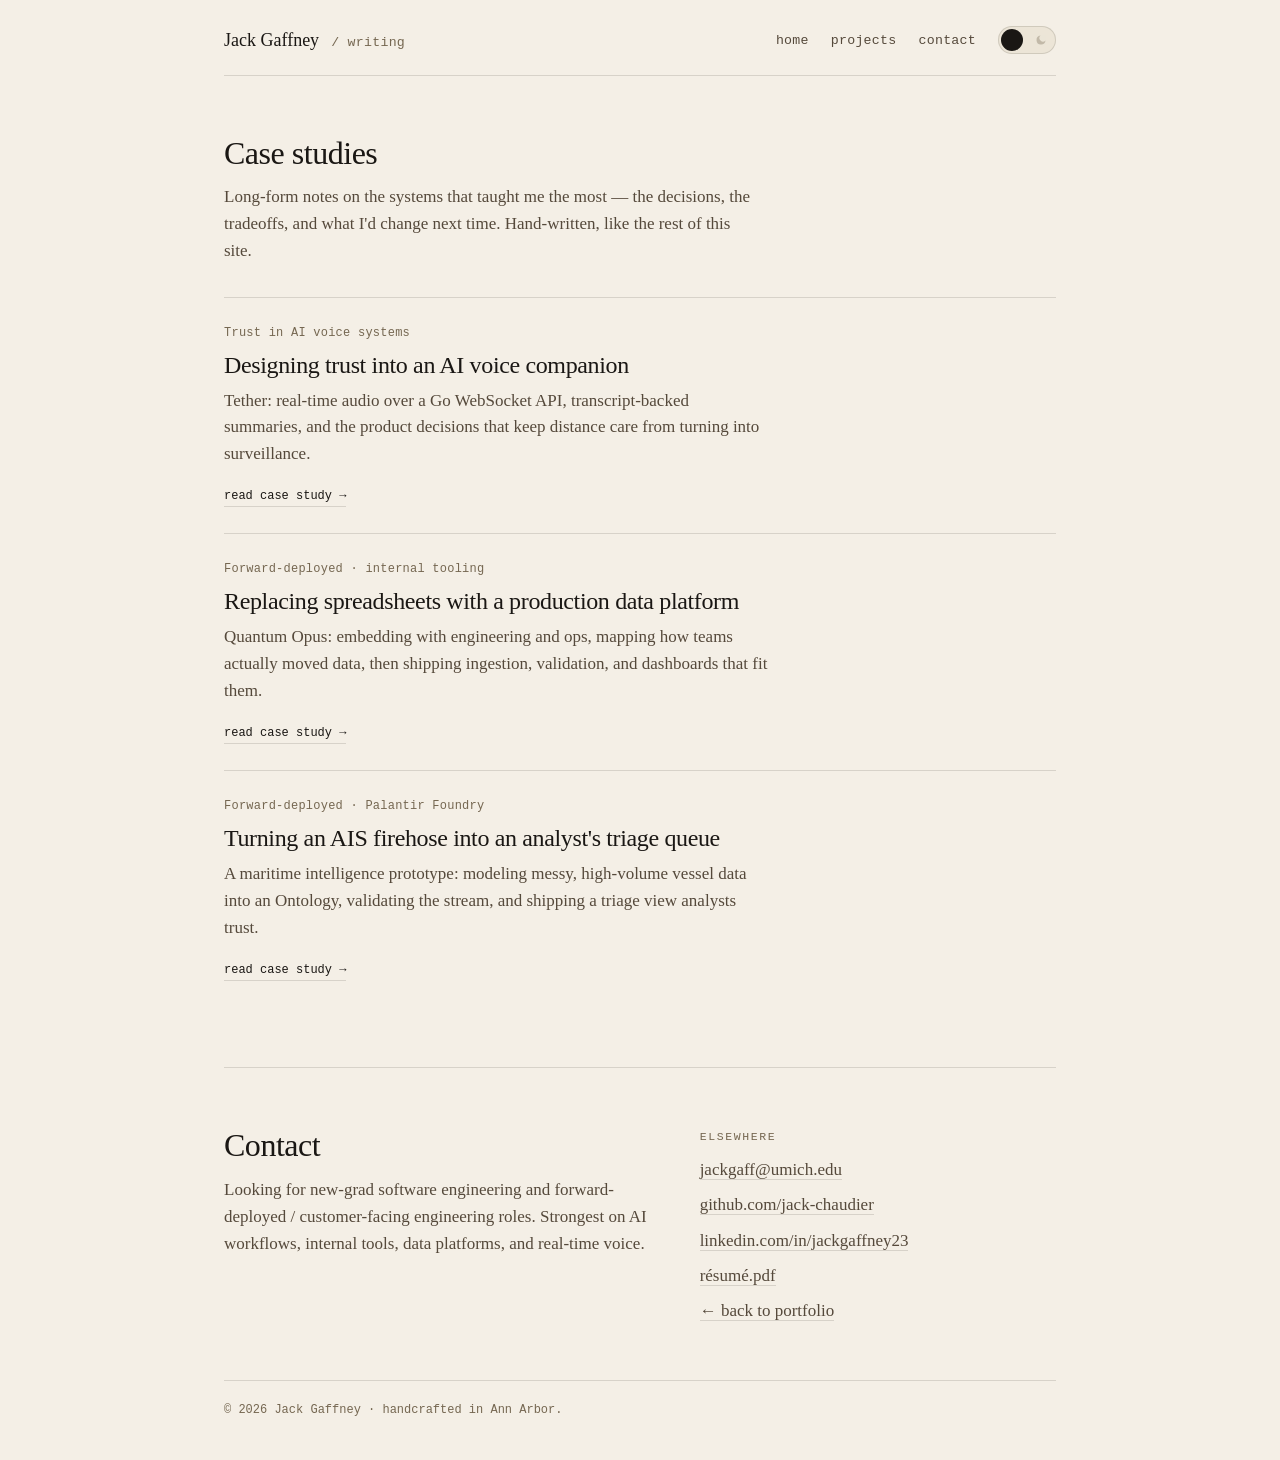
==== commit 1b619ba0: "Polish wording, simplify hero, fix mobile case tables - Hero is now a plain title (Software & forwar" ====
--- a/writing/index.html
+++ b/writing/index.html
@@ -76,9 +76,9 @@
                 </div>
                 <div class="walkthrough-intro">
                     <p>
-                        Long-form notes on the systems that taught me the most — the decisions, the
-                        tradeoffs I'd defend in an interview, and what I'd change next time. Hand-written,
-                        like the rest of this site.
+                        Long-form notes on the systems that taught me the most — the decisions,
+                        the tradeoffs, and what I'd change next time. Hand-written, like the rest
+                        of this site.
                     </p>
                 </div>
 
--- a/style.css
+++ b/style.css
@@ -769,8 +769,13 @@
     .foot-grid { grid-template-columns: 1fr; gap: 32px; }
 
     .case-meta .case-links { margin-left: 0; }
-    .case-table { font-size: 14px; }
-    .case-table th, .case-table td { padding: 10px; }
+    .case-table {
+        font-size: 14px;
+        display: block;
+        overflow-x: auto;
+        -webkit-overflow-scrolling: touch;
+    }
+    .case-table th, .case-table td { padding: 10px; min-width: 180px; }
 }
 
 @media (max-width: 520px) {
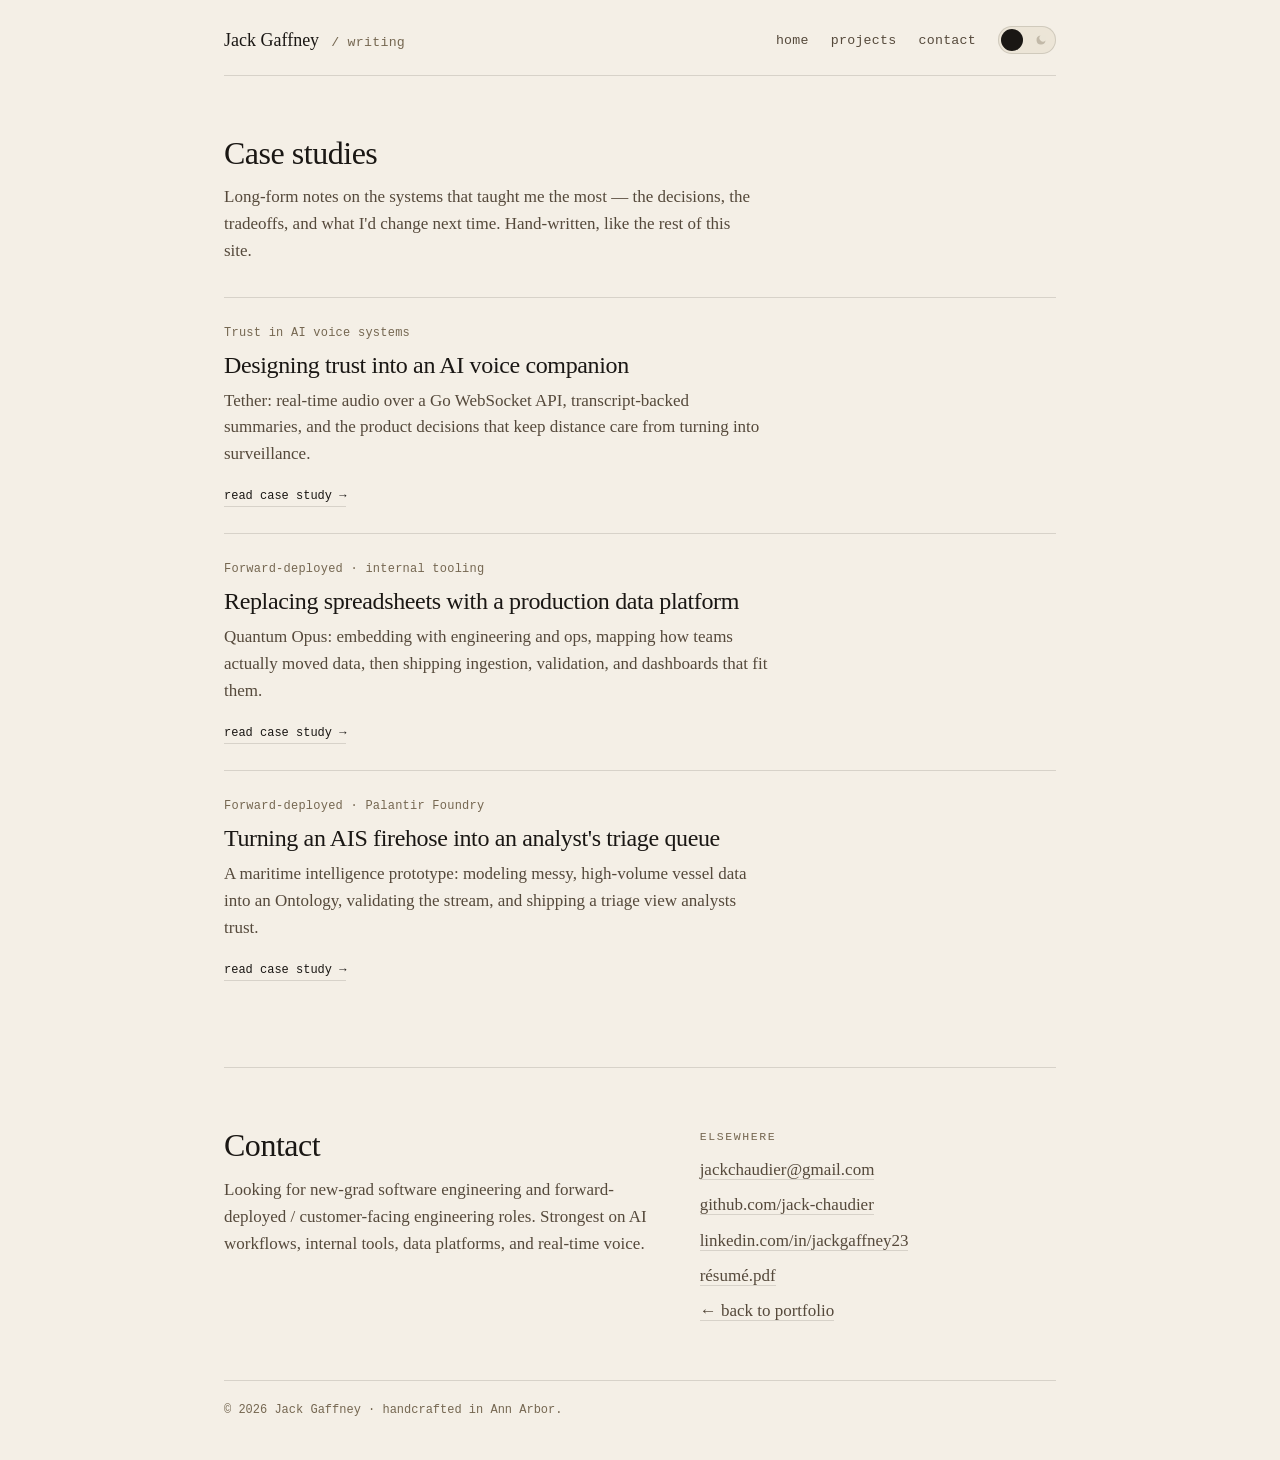
==== commit 38485e2e: "Fix stale contact + old-account links: gmail contact, jack-chaudier sameAs, drop dead jackgaff/tethe" ====
--- a/writing/index.html
+++ b/writing/index.html
@@ -128,7 +128,7 @@
                     </div>
                     <div class="col">
                         <span class="caps">Elsewhere</span>
-                        <p><a href="mailto:jackgaff@umich.edu">jackgaff@umich.edu</a></p>
+                        <p><a href="mailto:jackchaudier@gmail.com">jackchaudier@gmail.com</a></p>
                         <p><a href="https://github.com/jack-chaudier" target="_blank" rel="noopener noreferrer">github.com/jack-chaudier</a></p>
                         <p><a href="https://linkedin.com/in/jackgaffney23" target="_blank" rel="noopener noreferrer">linkedin.com/in/jackgaffney23</a></p>
                         <p><a href="/jack_gaffney_resume.pdf" target="_blank" rel="noopener noreferrer">résumé.pdf</a></p>
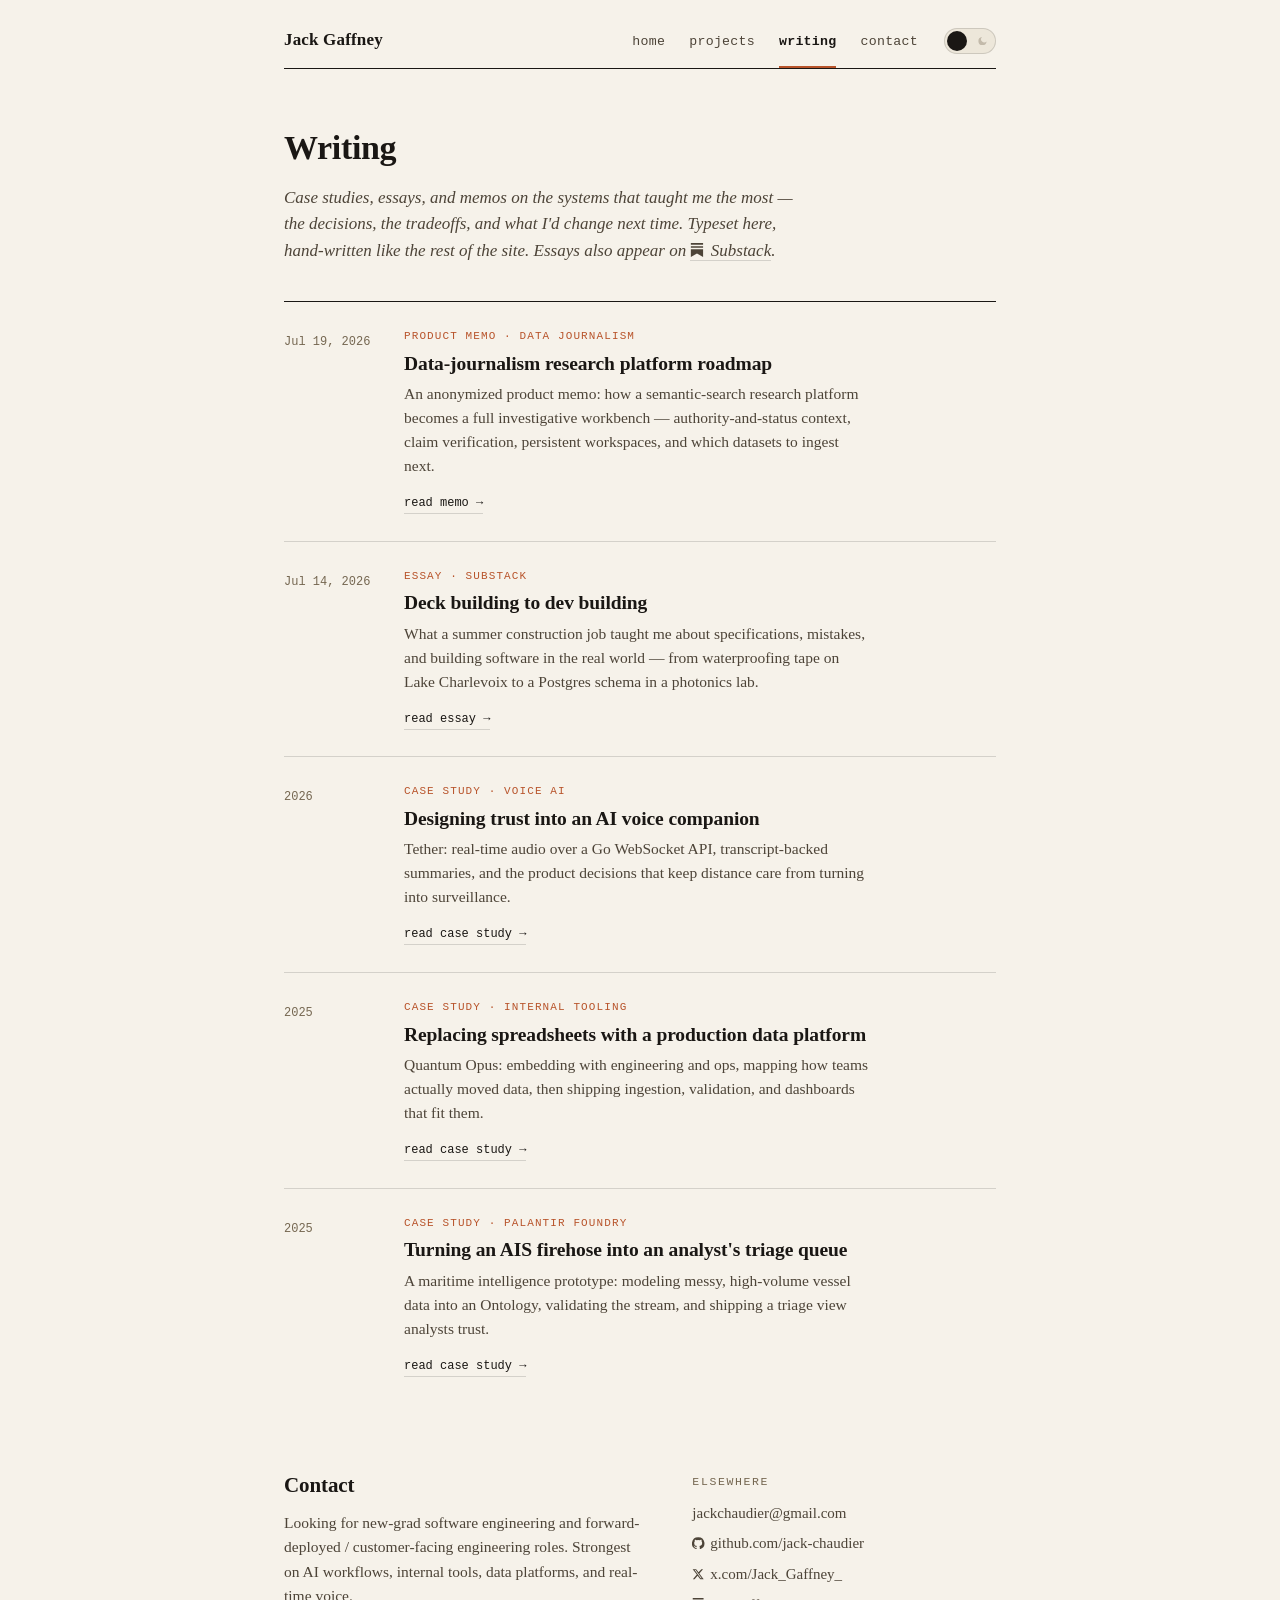
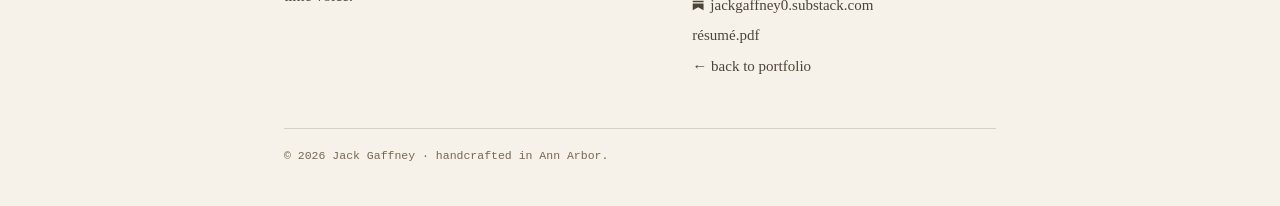
==== commit db7072fc: "Redesign portfolio with LaTeX-inspired paper aesthetic - Switch serif to STIX Two Text site-wide; ke" ====
--- a/writing/index.html
+++ b/writing/index.html
@@ -3,14 +3,14 @@
     <head>
         <meta charset="UTF-8" />
         <meta name="viewport" content="width=device-width, initial-scale=1.0" />
-        <meta name="theme-color" media="(prefers-color-scheme: light)" content="#f4efe6" />
+        <meta name="theme-color" media="(prefers-color-scheme: light)" content="#f6f2ea" />
         <meta name="theme-color" media="(prefers-color-scheme: dark)" content="#0e0d0b" />
         <meta
             name="description"
-            content="Case studies by Jack Gaffney — the decisions, tradeoffs, and architecture behind Tether, the Quantum Opus data platform, and a Palantir Foundry maritime prototype."
+            content="Writing by Jack Gaffney — case studies, essays, and memos on the systems he's built: decisions, tradeoffs, and what he'd do differently."
         />
-        <meta property="og:title" content="Writing & case studies — Jack Gaffney" />
-        <meta property="og:description" content="Long-form engineering notes on the systems I've built: decisions, tradeoffs, and what I'd do differently." />
+        <meta property="og:title" content="Writing — Jack Gaffney" />
+        <meta property="og:description" content="Case studies, essays, and memos: the decisions, tradeoffs, and architecture behind the systems I've built." />
         <meta property="og:type" content="website" />
         <meta property="og:url" content="https://jack-chaudier.github.io/writing/" />
         <meta property="og:image" content="https://jack-chaudier.github.io/og-image.png" />
@@ -23,7 +23,7 @@
         />
         <link rel="canonical" href="https://jack-chaudier.github.io/writing/" />
         <link rel="manifest" href="/manifest.webmanifest" />
-        <title>Writing & case studies — Jack Gaffney</title>
+        <title>Writing — Jack Gaffney</title>
         <script>
             (function () {
                 const root = document.documentElement;
@@ -45,7 +45,7 @@
         <link rel="preconnect" href="https://fonts.googleapis.com" />
         <link rel="preconnect" href="https://fonts.gstatic.com" crossorigin />
         <link
-            href="https://fonts.googleapis.com/css2?family=Fraunces:ital,opsz,wght@0,9..144,300;0,9..144,400;0,9..144,500;0,9..144,600;1,9..144,400&amp;family=JetBrains+Mono:wght@400;500;600&amp;display=swap"
+            href="https://fonts.googleapis.com/css2?family=STIX+Two+Text:ital,wght@0,400;0,500;0,600;0,700;1,400;1,600&amp;family=JetBrains+Mono:wght@400;500;600&amp;display=swap"
             rel="stylesheet"
         />
         <link rel="stylesheet" href="/style.css" />
@@ -56,12 +56,12 @@
             <nav class="top" aria-label="Primary">
                 <div class="wordmark">
                     <a href="/" style="border:0;"><b>Jack Gaffney</b></a>
-                    <span class="mono">/ writing</span>
                 </div>
                 <div class="topnav mono">
                     <a href="/">home</a>
                     <a href="/#projects">projects</a>
-                    <a href="/#contact">contact</a>
+                    <a href="/writing/" aria-current="page">writing</a>
+                    <a href="#contact">contact</a>
                     <button class="theme-toggle" id="themeToggle" type="button" aria-label="Toggle theme" aria-pressed="false">
                         <svg class="sun" viewBox="0 0 24 24" fill="none" stroke="currentColor" stroke-width="2" stroke-linecap="round" aria-hidden="true"><circle cx="12" cy="12" r="4" fill="currentColor"/><path d="M12 2v2M12 20v2M4.93 4.93l1.41 1.41M17.66 17.66l1.41 1.41M2 12h2M20 12h2M4.93 19.07l1.41-1.41M17.66 6.34l1.41-1.41"/></svg>
                         <svg class="moon" viewBox="0 0 24 24" fill="currentColor" stroke="none" aria-hidden="true"><path d="M21 13A9 9 0 1 1 11 3a7 7 0 0 0 10 10z"/></svg>
@@ -70,51 +70,85 @@
                 </div>
             </nav>
 
-            <section aria-labelledby="writing-title">
-                <div class="section-head">
-                    <h2 id="writing-title">Case studies</h2>
-                </div>
-                <div class="walkthrough-intro">
-                    <p>
-                        Long-form notes on the systems that taught me the most — the decisions,
-                        the tradeoffs, and what I'd change next time. Hand-written, like the rest
-                        of this site.
-                    </p>
-                </div>
+            <header class="hub-head">
+                <h1>Writing</h1>
+                <p class="hub-intro">
+                    Case studies, essays, and memos on the systems that taught me the most —
+                    the decisions, the tradeoffs, and what I'd change next time. Typeset here,
+                    hand-written like the rest of the site. Essays also appear on
+                    <a href="https://jackgaffney0.substack.com" target="_blank" rel="noopener noreferrer"><svg class="icn" viewBox="0 0 24 24" aria-hidden="true"><path d="M22.539 8.242H1.46V5.406h21.08v2.836zM1.46 10.812V24L12 18.11 22.54 24V10.812H1.46zM22.54 0H1.46v2.836h21.08V0z"/></svg>Substack</a>.
+                </p>
+            </header>
 
-                <div class="writing-grid">
-                    <!-- writing:cards (new posts inserted below this line, newest first) -->
-                    <article class="walkthrough-card">
-                        <div class="walkthrough-kicker mono">Trust in AI voice systems</div>
-                        <h3>Designing trust into an AI voice companion</h3>
+            <div class="writing-grid">
+                <!-- writing:cards (new posts inserted below this line, newest first) -->
+                <article class="walkthrough-card">
+                    <div class="card-date">Jul 19, 2026</div>
+                    <div>
+                        <div class="walkthrough-kicker">Product memo · data journalism</div>
+                        <h3><a href="/writing/research-platform-memo/">Data-journalism research platform roadmap</a></h3>
+                        <p>
+                            An anonymized product memo: how a semantic-search research platform becomes a
+                            full investigative workbench — authority-and-status context, claim
+                            verification, persistent workspaces, and which datasets to ingest next.
+                        </p>
+                        <a class="source" href="/writing/research-platform-memo/">read memo →</a>
+                    </div>
+                </article>
+
+                <article class="walkthrough-card">
+                    <div class="card-date">Jul 14, 2026</div>
+                    <div>
+                        <div class="walkthrough-kicker">Essay · Substack</div>
+                        <h3><a href="/writing/deck-building/">Deck building to dev building</a></h3>
+                        <p>
+                            What a summer construction job taught me about specifications, mistakes,
+                            and building software in the real world — from waterproofing tape on Lake
+                            Charlevoix to a Postgres schema in a photonics lab.
+                        </p>
+                        <a class="source" href="/writing/deck-building/">read essay →</a>
+                    </div>
+                </article>
+
+                <article class="walkthrough-card">
+                    <div class="card-date">2026</div>
+                    <div>
+                        <div class="walkthrough-kicker">Case study · voice AI</div>
+                        <h3><a href="/writing/tether/">Designing trust into an AI voice companion</a></h3>
                         <p>
                             Tether: real-time audio over a Go WebSocket API, transcript-backed summaries,
                             and the product decisions that keep distance care from turning into surveillance.
                         </p>
                         <a class="source" href="/writing/tether/">read case study →</a>
-                    </article>
+                    </div>
+                </article>
 
-                    <article class="walkthrough-card">
-                        <div class="walkthrough-kicker mono">Forward-deployed · internal tooling</div>
-                        <h3>Replacing spreadsheets with a production data platform</h3>
+                <article class="walkthrough-card">
+                    <div class="card-date">2025</div>
+                    <div>
+                        <div class="walkthrough-kicker">Case study · internal tooling</div>
+                        <h3><a href="/writing/quantum-opus/">Replacing spreadsheets with a production data platform</a></h3>
                         <p>
                             Quantum Opus: embedding with engineering and ops, mapping how teams actually
                             moved data, then shipping ingestion, validation, and dashboards that fit them.
                         </p>
                         <a class="source" href="/writing/quantum-opus/">read case study →</a>
-                    </article>
+                    </div>
+                </article>
 
-                    <article class="walkthrough-card">
-                        <div class="walkthrough-kicker mono">Forward-deployed · Palantir Foundry</div>
-                        <h3>Turning an AIS firehose into an analyst's triage queue</h3>
+                <article class="walkthrough-card">
+                    <div class="card-date">2025</div>
+                    <div>
+                        <div class="walkthrough-kicker">Case study · Palantir Foundry</div>
+                        <h3><a href="/writing/maritime/">Turning an AIS firehose into an analyst's triage queue</a></h3>
                         <p>
                             A maritime intelligence prototype: modeling messy, high-volume vessel data into
                             an Ontology, validating the stream, and shipping a triage view analysts trust.
                         </p>
                         <a class="source" href="/writing/maritime/">read case study →</a>
-                    </article>
-                </div>
-            </section>
+                    </div>
+                </article>
+            </div>
 
             <footer class="colophon" id="contact">
                 <div class="foot-grid">
@@ -129,8 +163,9 @@
                     <div class="col">
                         <span class="caps">Elsewhere</span>
                         <p><a href="mailto:jackchaudier@gmail.com">jackchaudier@gmail.com</a></p>
-                        <p><a href="https://github.com/jack-chaudier" target="_blank" rel="noopener noreferrer">github.com/jack-chaudier</a></p>
-                        <p><a href="https://linkedin.com/in/jackgaffney23" target="_blank" rel="noopener noreferrer">linkedin.com/in/jackgaffney23</a></p>
+                        <p><a href="https://github.com/jack-chaudier" target="_blank" rel="noopener noreferrer"><svg class="icn" viewBox="0 0 24 24" aria-hidden="true"><path d="M12 .3a12 12 0 0 0-3.8 23.4c.6.1.8-.3.8-.6v-2c-3.3.7-4-1.6-4-1.6-.6-1.4-1.4-1.8-1.4-1.8-1-.7.1-.7.1-.7 1.2 0 1.9 1.2 1.9 1.2 1 1.8 2.8 1.3 3.5 1 0-.8.4-1.3.7-1.6-2.7-.3-5.5-1.3-5.5-6 0-1.2.5-2.3 1.3-3.1-.2-.4-.6-1.6.1-3.2 0 0 1-.3 3.4 1.2a11.5 11.5 0 0 1 6 0c2.3-1.5 3.3-1.2 3.3-1.2.7 1.6.3 2.8.1 3.2.8.8 1.3 1.9 1.3 3.2 0 4.6-2.8 5.6-5.5 5.9.5.4.9 1 .9 2.2v3.3c0 .3.1.7.8.6A12 12 0 0 0 12 .3"/></svg>github.com/jack-chaudier</a></p>
+                        <p><a href="https://x.com/Jack_Gaffney_" target="_blank" rel="noopener noreferrer"><svg class="icn" viewBox="0 0 24 24" aria-hidden="true"><path d="M18.244 2.25h3.308l-7.227 8.26 8.502 11.24H16.17l-5.214-6.817L4.99 21.75H1.68l7.73-8.835L1.254 2.25H8.08l4.713 6.231zm-1.161 17.52h1.833L7.084 4.126H5.117z"/></svg>x.com/Jack_Gaffney_</a></p>
+                        <p><a href="https://jackgaffney0.substack.com" target="_blank" rel="noopener noreferrer"><svg class="icn" viewBox="0 0 24 24" aria-hidden="true"><path d="M22.539 8.242H1.46V5.406h21.08v2.836zM1.46 10.812V24L12 18.11 22.54 24V10.812H1.46zM22.54 0H1.46v2.836h21.08V0z"/></svg>jackgaffney0.substack.com</a></p>
                         <p><a href="/jack_gaffney_resume.pdf" target="_blank" rel="noopener noreferrer">résumé.pdf</a></p>
                         <p><a href="/">← back to portfolio</a></p>
                     </div>
--- a/style.css
+++ b/style.css
@@ -1,17 +1,18 @@
 /* ============================================================
-   Jack Gaffney — minimal editorial portfolio
-   Fraunces + JetBrains Mono, warm paper, rust accent
+   Jack Gaffney — LaTeX-inspired minimal portfolio
+   STIX Two Text + JetBrains Mono, warm paper, rust accent.
+   Writing pages are typeset like article-class papers.
    ============================================================ */
 
 :root {
-    --bg: #f4efe6;
-    --bg-2: #ece5d7;
+    --bg: #f6f2ea;
+    --bg-2: #ede7da;
     --ink: #1a1714;
-    --ink-2: #55493b;
+    --ink-2: #4d4438;
     --ink-3: #756751;
-    --rule: #1a171422;
+    --rule: #1a171426;
     --accent: #b8542b;
-    --serif: "Fraunces", Georgia, "Times New Roman", serif;
+    --serif: "STIX Two Text", "STIXGeneral", "Times New Roman", Georgia, serif;
     --mono: "JetBrains Mono", ui-monospace, SFMono-Regular, Menlo, Consolas, monospace;
     color-scheme: light dark;
     accent-color: var(--accent);
@@ -21,9 +22,9 @@
     --bg: #0e0d0b;
     --bg-2: #17150f;
     --ink: #f1ebdc;
-    --ink-2: #b8ae96;
+    --ink-2: #beb49c;
     --ink-3: #8a7e64;
-    --rule: #f1ebdc22;
+    --rule: #f1ebdc26;
     --accent: #e08a5c;
 }
 
@@ -35,11 +36,9 @@
     background: var(--bg);
     color: var(--ink);
     font-family: var(--serif);
-    font-optical-sizing: auto;
-    font-variation-settings: "opsz" 14;
     font-weight: 400;
     font-size: 17px;
-    line-height: 1.6;
+    line-height: 1.58;
     -webkit-font-smoothing: antialiased;
     -moz-osx-font-smoothing: grayscale;
     text-rendering: optimizeLegibility;
@@ -95,55 +94,85 @@
 
 hr { border: 0; border-top: 1px solid var(--rule); margin: 0; }
 
+/* inline link icons (X, Substack, GitHub, …) */
+.icn {
+    width: .82em;
+    height: .82em;
+    vertical-align: -.06em;
+    margin-right: .38em;
+    fill: currentColor;
+    display: inline-block;
+}
+
 /* =============== LAYOUT =============== */
 .shell {
-    max-width: 880px;
+    max-width: 760px;
     margin: 0 auto;
     padding: 0 24px;
 }
 
-/* top bar */
+/* top bar — tabbed nav */
 .top {
     display: flex;
-    align-items: center;
+    align-items: baseline;
     justify-content: space-between;
-    padding: 26px 0 20px;
-    border-bottom: 1px solid var(--rule);
+    padding: 26px 0 0;
+    border-bottom: 1px solid var(--ink);
     gap: 20px;
     flex-wrap: wrap;
 }
-.wordmark { display: flex; align-items: baseline; gap: 12px; }
+.wordmark { display: flex; align-items: baseline; gap: 10px; padding-bottom: 14px; }
 .wordmark a { border: 0; }
-.wordmark b { font-weight: 500; font-size: 18px; }
+.wordmark b { font-weight: 600; font-size: 17px; letter-spacing: .01em; }
 .wordmark span { color: var(--ink-3); }
-.topnav { display: flex; gap: 22px; align-items: center; flex-wrap: wrap; }
-.topnav a { border: 0; color: var(--ink-2); }
+.topnav { display: flex; gap: 4px; align-items: center; flex-wrap: wrap; }
+.topnav a {
+    border: 0;
+    color: var(--ink-2);
+    padding: 6px 10px 14px;
+    position: relative;
+}
+.topnav a::after {
+    content: "";
+    position: absolute;
+    left: 10px;
+    right: 10px;
+    bottom: -1px;
+    height: 2px;
+    background: transparent;
+    transition: background .2s;
+}
 .topnav a:hover, .topnav a:focus-visible { color: var(--accent); }
+.topnav a:hover::after, .topnav a:focus-visible::after { background: var(--accent); }
+.topnav a[aria-current="page"] { color: var(--ink); font-weight: 600; }
+.topnav a[aria-current="page"]::after { background: var(--accent); }
+.topnav .theme-toggle { margin-left: 12px; margin-bottom: 10px; }
 
 /* theme toggle */
 .theme-toggle {
     border: 1px solid var(--rule);
     background: var(--bg-2);
     color: var(--ink);
-    width: 58px; height: 28px;
+    width: 52px; height: 26px;
     border-radius: 999px;
     position: relative;
     cursor: pointer;
     padding: 0;
     overflow: hidden;
     transition: border-color .2s, background .3s;
+    align-self: center;
 }
 .theme-toggle:hover, .theme-toggle:focus-visible { border-color: var(--accent); }
 .theme-toggle svg {
     position: absolute;
     top: 50%;
-    width: 12px; height: 12px;
+    width: 11px; height: 11px;
     transform: translateY(-50%);
     color: var(--ink-3);
     transition: color .3s, opacity .3s;
 }
-.theme-toggle .sun { left: 8px; }
-.theme-toggle .moon { right: 8px; }
+.theme-toggle .sun { left: 7px; }
+.theme-toggle .moon { right: 7px; }
 html[data-theme="light"] .theme-toggle .sun { color: var(--accent); opacity: 1; }
 html[data-theme="light"] .theme-toggle .moon { opacity: .35; }
 html[data-theme="dark"] .theme-toggle .moon { color: var(--accent); opacity: 1; }
@@ -151,20 +180,20 @@
 .theme-toggle .knob {
     position: absolute;
     top: 2px; left: 2px;
-    width: 22px; height: 22px;
+    width: 20px; height: 20px;
     border-radius: 50%;
     background: var(--ink);
     transition: transform .3s ease;
 }
-html[data-theme="dark"] .theme-toggle .knob { transform: translateX(30px); }
-
-/* =============== HERO =============== */
+html[data-theme="dark"] .theme-toggle .knob { transform: translateX(26px); }
+
+/* =============== HERO (home title block) =============== */
 .hero {
     display: grid;
-    grid-template-columns: 1fr 230px;
-    gap: 48px;
-    align-items: center;
-    padding: 56px 0 64px;
+    grid-template-columns: 1fr 168px;
+    gap: 40px;
+    align-items: start;
+    padding: 52px 0 48px;
     border-bottom: 1px solid var(--rule);
 }
 .hero-eyebrow {
@@ -172,62 +201,40 @@
     font-size: 12px;
     letter-spacing: .04em;
     color: var(--ink-3);
-    margin: 0 0 18px;
+    margin: 0 0 16px;
     text-transform: lowercase;
 }
 .hero h1 {
-    font-family: var(--serif);
-    font-weight: 400;
-    font-variation-settings: "opsz" 144;
-    font-size: clamp(32px, 4.6vw, 46px);
-    line-height: 1.12;
-    letter-spacing: -.02em;
+    font-weight: 600;
+    font-size: clamp(28px, 4.4vw, 38px);
+    line-height: 1.15;
+    letter-spacing: -.01em;
     margin: 0;
-    max-width: 22ch;
+    max-width: 24ch;
 }
 .hero .lede {
     color: var(--ink-2);
-    font-size: 18px;
+    font-size: 17.5px;
     line-height: 1.6;
-    max-width: 52ch;
-    margin: 20px 0 0;
-}
-.hero-cta { display: flex; flex-wrap: wrap; gap: 12px; margin-top: 26px; }
-.btn {
-    display: inline-flex;
-    align-items: center;
-    gap: 8px;
-    font-family: var(--mono);
-    font-size: 13px;
-    letter-spacing: .02em;
-    padding: 11px 18px;
-    border: 1px solid var(--ink);
-    border-radius: 5px;
-    background: var(--ink);
-    color: var(--bg);
-    transition: background .2s ease, border-color .2s ease;
-}
-.btn:hover, .btn:focus-visible {
-    background: var(--accent);
-    border-color: var(--accent);
-    color: var(--bg);
+    max-width: 54ch;
+    margin: 16px 0 0;
 }
 .hero .meta {
     display: flex;
-    gap: 16px;
-    margin-top: 24px;
+    gap: 8px 18px;
+    margin-top: 22px;
     color: var(--ink-3);
     align-items: center;
     flex-wrap: wrap;
     font-family: var(--mono);
     font-size: 13px;
 }
-.hero .meta a { border-bottom-color: var(--rule); color: var(--ink-2); }
+.hero .meta a { border-bottom-color: transparent; color: var(--ink-2); white-space: nowrap; }
+.hero .meta a:hover, .hero .meta a:focus-visible { color: var(--accent); }
 
 .portrait {
     margin: 0;
     border: 1px solid var(--rule);
-    border-radius: 4px;
     overflow: hidden;
     background: var(--bg-2);
 }
@@ -235,173 +242,117 @@
     display: block;
     width: 100%;
     height: 100%;
-    aspect-ratio: 1 / 1.15;
+    aspect-ratio: 1 / 1.12;
     object-fit: cover;
     object-position: 50% 30%;
-    filter: saturate(.9);
+    filter: saturate(.88);
 }
 html[data-theme="dark"] .portrait img { filter: saturate(.8) brightness(.9); }
 
-/* =============== SECTIONS =============== */
+/* =============== SECTIONS (home) =============== */
 section {
-    padding: 60px 0;
+    padding: 46px 0;
     border-bottom: 1px solid var(--rule);
 }
+/* numbered § headings, LaTeX section style */
+main.home { counter-reset: homesec; }
 section > h2 {
-    font-family: var(--serif);
-    font-weight: 400;
-    font-variation-settings: "opsz" 72;
-    font-size: clamp(26px, 3vw, 32px);
-    letter-spacing: -.015em;
-    line-height: 1.1;
-    margin: 0 0 12px;
+    font-weight: 600;
+    font-size: 21px;
+    letter-spacing: -.005em;
+    line-height: 1.2;
+    margin: 0 0 6px;
+}
+main.home section > h2::before {
+    counter-increment: homesec;
+    content: counter(homesec) "\2002";
+    color: var(--accent);
+    font-weight: 500;
+    font-variant-numeric: oldstyle-nums;
 }
 .section-intro {
-    color: var(--ink-2);
+    color: var(--ink-3);
+    font-style: italic;
     max-width: 62ch;
-    margin: 0 0 32px;
-}
-
-/* legacy section head (writing hub) */
-.section-head { margin-bottom: 12px; }
-.section-head h2 {
-    font-family: var(--serif);
-    font-weight: 400;
-    font-variation-settings: "opsz" 72;
-    font-size: clamp(26px, 3vw, 32px);
-    letter-spacing: -.015em;
-    margin: 0;
-    line-height: 1.1;
-}
-.walkthrough-intro { color: var(--ink-2); max-width: 62ch; margin: 0 0 32px; }
-.walkthrough-intro p { margin: 0; }
-
-/* =============== NOW =============== */
-.now-grid {
-    display: grid;
-    grid-template-columns: repeat(3, 1fr);
-    gap: 36px;
-    align-items: start;
-}
-.now-col > .caps { color: var(--ink-3); margin: 0 0 12px; display: block; }
-.now-col p { margin: 0; line-height: 1.5; }
-.now-col .sub {
-    color: var(--ink-3);
-    margin-top: 6px;
-    font-size: 13px;
-    font-family: var(--mono);
-}
-.now-col .sub a { border-bottom-color: transparent; }
-
-.films { list-style: none; padding: 0; margin: 0; }
-.films li {
-    display: grid;
-    grid-template-columns: 22px 1fr;
-    gap: 8px;
-    padding: 6px 0;
-    border-bottom: 1px dashed var(--rule);
-    align-items: baseline;
-}
-.films li:last-child { border-bottom: 0; }
-.films .rk { color: var(--ink-3); font-family: var(--mono); font-size: 12px; }
-.films .title { font-style: italic; }
-
-.book { display: flex; gap: 14px; align-items: flex-start; }
-.book-cover {
-    width: 56px;
-    flex-shrink: 0;
-    border: 1px solid var(--rule);
-    border-radius: 2px;
-    overflow: hidden;
-    background: var(--bg-2);
-}
-.book-cover img { width: 100%; height: auto; display: block; }
-
-.operating-notes {
-    margin-top: 40px;
-    padding-top: 24px;
-    border-top: 1px dashed var(--rule);
-    color: var(--ink-2);
-}
-.operating-notes .caps { color: var(--ink-3); display: block; margin-bottom: 10px; }
-.operating-notes p { margin: 0 0 6px; line-height: 1.55; max-width: 68ch; }
-.operating-notes p:last-child { margin-bottom: 0; }
+    margin: 0 0 26px;
+    font-size: 15.5px;
+}
 
 /* =============== EXPERIENCE =============== */
 .work-row {
     display: grid;
-    grid-template-columns: 120px 1fr;
-    gap: 28px;
-    padding: 26px 0;
+    grid-template-columns: 108px 1fr;
+    gap: 24px;
+    padding: 18px 0;
     border-top: 1px solid var(--rule);
 }
+.work-row:first-of-type { border-top: 0; padding-top: 6px; }
 .work-row:last-of-type { padding-bottom: 0; }
 .work-row .when {
     color: var(--ink-3);
     font-family: var(--mono);
-    font-size: 13px;
-    padding-top: 4px;
+    font-size: 12px;
+    padding-top: 5px;
 }
 .work-row h3 {
     margin: 0 0 2px;
-    font-weight: 500;
-    font-size: 19px;
-    font-variation-settings: "opsz" 72;
-    letter-spacing: -.01em;
+    font-weight: 600;
+    font-size: 17px;
+    letter-spacing: 0;
 }
 .work-row h3 .role { color: var(--ink-2); font-style: italic; font-weight: 400; }
 .work-row .where {
     color: var(--ink-3);
     font-family: var(--mono);
-    font-size: 12px;
-    margin: 0 0 10px;
+    font-size: 11.5px;
+    margin: 0 0 6px;
 }
 .work-row .detail {
     color: var(--ink-2);
     margin: 0;
-    font-size: 16px;
-    line-height: 1.58;
-    max-width: 64ch;
+    font-size: 15.5px;
+    line-height: 1.55;
+    max-width: 62ch;
 }
 
 /* =============== PROJECTS =============== */
 .feature {
-    padding: 32px 0;
+    padding: 22px 0;
     border-top: 1px solid var(--rule);
 }
-.feature:last-of-type { padding-bottom: 0; }
+.feature:first-of-type { border-top: 0; padding-top: 4px; }
 .feature-meta {
     font-family: var(--mono);
-    font-size: 12px;
-    color: var(--ink-3);
+    font-size: 11.5px;
+    color: var(--ink-3);
+    margin: 0 0 6px;
+}
+.feature h3 {
+    font-weight: 600;
+    font-size: 19px;
+    letter-spacing: -.005em;
+    line-height: 1.2;
+    margin: 0 0 4px;
+}
+.feature .subtitle {
+    color: var(--ink-2);
+    font-style: italic;
     margin: 0 0 8px;
-}
-.feature h3 {
-    font-family: var(--serif);
-    font-weight: 500;
-    font-variation-settings: "opsz" 96;
-    font-size: clamp(22px, 2.6vw, 27px);
-    letter-spacing: -.015em;
-    line-height: 1.1;
-    margin: 0 0 6px;
-}
-.feature .subtitle {
-    color: var(--ink-2);
-    font-style: italic;
-    margin: 0 0 12px;
-    max-width: 56ch;
+    max-width: 58ch;
+    font-size: 15.5px;
 }
 .feature .desc {
     color: var(--ink-2);
-    margin: 0 0 16px;
+    margin: 0 0 10px;
     max-width: 64ch;
-    line-height: 1.58;
+    font-size: 15.5px;
+    line-height: 1.55;
 }
 .feature-foot {
     display: flex;
     flex-wrap: wrap;
-    align-items: center;
-    gap: 12px 28px;
+    align-items: baseline;
+    gap: 8px 24px;
 }
 .feature-links {
     display: flex;
@@ -417,12 +368,6 @@
 }
 .feature-links .muted { color: var(--ink-3); border: 0; }
 
-.subhead {
-    margin: 48px 0 8px;
-}
-.subhead .caps { color: var(--ink-3); display: block; margin-bottom: 6px; }
-.subhead p { margin: 0 0 8px; color: var(--ink-2); max-width: 62ch; }
-
 .stack {
     display: flex;
     flex-wrap: wrap;
@@ -430,43 +375,133 @@
 }
 .chip {
     font-family: var(--mono);
-    font-size: 11px;
-    padding: 3px 9px;
+    font-size: 10.5px;
+    padding: 2px 8px;
     border: 1px solid var(--rule);
-    border-radius: 5px;
-    color: var(--ink-2);
+    border-radius: 3px;
+    color: var(--ink-3);
     white-space: nowrap;
 }
 
-/* =============== WRITING LISTS =============== */
-.writing-list { margin: 0; }
-.writing-item {
+/* compact secondary-project list */
+.subhead { margin: 34px 0 4px; }
+.subhead .caps { color: var(--ink-3); display: block; }
+.mini-list { list-style: none; margin: 0; padding: 0; }
+.mini-list li {
+    display: grid;
+    grid-template-columns: 1fr auto;
+    gap: 4px 20px;
+    align-items: baseline;
+    padding: 12px 0;
+    border-top: 1px solid var(--rule);
+}
+.mini-list li:first-child { border-top: 0; }
+.mini-list .mini-name { font-weight: 600; font-size: 16px; }
+.mini-list .mini-desc {
+    grid-column: 1 / -1;
+    color: var(--ink-2);
+    font-size: 15px;
+    line-height: 1.5;
+    margin: 0;
+    max-width: 64ch;
+}
+.mini-list .mini-links {
+    font-family: var(--mono);
+    font-size: 11.5px;
+    display: flex;
+    gap: 14px;
+    white-space: nowrap;
+}
+.mini-list .mini-links a { border-bottom-color: var(--rule); color: var(--ink-2); }
+.mini-list .mini-links a:hover { color: var(--accent); }
+
+/* =============== WRITING — references list =============== */
+.pub-list {
+    list-style: none;
+    margin: 0;
+    padding: 0;
+    counter-reset: pub;
+}
+.pub-list li {
+    counter-increment: pub;
+    display: grid;
+    grid-template-columns: 34px 1fr;
+    gap: 14px;
+    padding: 11px 0;
+    align-items: baseline;
+}
+.pub-list li::before {
+    content: "[" counter(pub) "]";
+    font-family: var(--mono);
+    font-size: 12px;
+    color: var(--ink-3);
+    padding-top: 2px;
+}
+.pub-list .pub-title { font-style: italic; }
+.pub-list .pub-title a { border-bottom-color: var(--rule); }
+.pub-list .pub-tail {
+    color: var(--ink-3);
+    font-size: 15px;
+}
+.pub-list .pub-note {
+    display: block;
+    color: var(--ink-3);
+    font-family: var(--mono);
+    font-size: 11.5px;
+    margin-top: 3px;
+}
+
+/* =============== WRITING HUB =============== */
+.hub-head { padding: 52px 0 8px; }
+.hub-head h1 {
+    font-weight: 600;
+    font-size: clamp(26px, 4vw, 34px);
+    letter-spacing: -.01em;
+    margin: 0 0 10px;
+}
+.hub-head .hub-intro {
+    color: var(--ink-2);
+    font-style: italic;
+    max-width: 60ch;
+    margin: 0 0 8px;
+}
+.writing-grid { display: grid; grid-template-columns: 1fr; gap: 0; padding-bottom: 24px; }
+.walkthrough-card {
+    display: grid;
+    grid-template-columns: 96px 1fr;
+    gap: 24px;
     padding: 26px 0;
     border-top: 1px solid var(--rule);
 }
-.writing-item:last-of-type { padding-bottom: 0; }
+.walkthrough-card:first-of-type { border-top: 1px solid var(--ink); margin-top: 20px; }
+.walkthrough-card .card-date {
+    font-family: var(--mono);
+    font-size: 12px;
+    color: var(--ink-3);
+    padding-top: 5px;
+}
 .walkthrough-kicker {
     font-family: var(--mono);
-    font-size: 12px;
-    color: var(--ink-3);
-    margin: 0 0 8px;
-}
-.writing-item h3,
+    font-size: 11px;
+    letter-spacing: .1em;
+    text-transform: uppercase;
+    color: var(--accent);
+    margin: 0 0 6px;
+}
 .walkthrough-card h3 {
-    font-family: var(--serif);
-    font-weight: 500;
-    font-variation-settings: "opsz" 72;
-    font-size: clamp(20px, 2.2vw, 24px);
-    letter-spacing: -.015em;
-    line-height: 1.2;
-    margin: 0 0 8px;
-}
-.writing-item p,
+    font-weight: 600;
+    font-size: 19.5px;
+    letter-spacing: -.005em;
+    line-height: 1.25;
+    margin: 0 0 6px;
+}
+.walkthrough-card h3 a { border: 0; }
 .walkthrough-card p {
     color: var(--ink-2);
-    margin: 0 0 12px;
-    max-width: 64ch;
-    line-height: 1.58;
+    margin: 0 0 10px;
+    max-width: 60ch;
+    font-size: 15.5px;
+    line-height: 1.55;
 }
 .source {
     display: inline-flex;
@@ -477,161 +512,244 @@
     border-bottom-color: var(--rule);
 }
 
-/* writing hub cards */
-.writing-grid {
-    display: grid;
-    grid-template-columns: 1fr;
-    gap: 0;
-}
-.writing-grid .walkthrough-card {
-    padding: 26px 0;
-    border-top: 1px solid var(--rule);
-}
-.writing-grid .walkthrough-card .source { margin-top: 0; }
-
-/* =============== CASE STUDY (writing pages) =============== */
-.case { max-width: 860px; margin: 0 auto; padding: 56px 0 32px; }
+/* =============== PAPER (writing pages) =============== */
+/* Typeset like a LaTeX article: centered title block, abstract,
+   numbered sections, booktabs tables, captioned figures. */
+.case {
+    max-width: 660px;
+    margin: 0 auto;
+    padding: 48px 0 32px;
+    counter-reset: sec fig tbl;
+}
 .case-back {
     font-family: var(--mono);
-    font-size: 13px;
+    font-size: 12.5px;
     color: var(--ink-2);
     border: 0;
     display: inline-block;
-    margin-bottom: 36px;
+    margin-bottom: 40px;
 }
 .case-back:hover { color: var(--accent); }
+
+.paper-head { text-align: center; margin-bottom: 36px; }
 .case-kicker {
     font-family: var(--mono);
     text-transform: uppercase;
-    letter-spacing: .14em;
-    font-size: .72rem;
+    letter-spacing: .16em;
+    font-size: .68rem;
     color: var(--accent);
     display: block;
-    margin-bottom: 18px;
+    margin-bottom: 16px;
 }
 .case h1 {
-    font-family: var(--serif);
-    font-weight: 400;
-    font-variation-settings: "opsz" 144;
-    font-size: clamp(32px, 5vw, 52px);
-    line-height: 1.05;
-    letter-spacing: -.02em;
-    margin: 0 0 22px;
+    font-weight: 600;
+    font-size: clamp(26px, 4.4vw, 34px);
+    line-height: 1.22;
+    letter-spacing: -.01em;
+    margin: 0 0 14px;
 }
 .case h1 em { font-style: italic; }
-.case .dek {
-    color: var(--ink-2);
-    font-size: clamp(18px, 2.2vw, 21px);
-    line-height: 1.5;
-    margin: 0 0 26px;
-    max-width: 62ch;
-}
+.paper-byline {
+    font-size: 16px;
+    color: var(--ink);
+    margin: 0 0 4px;
+    font-variant-caps: small-caps;
+    letter-spacing: .04em;
+}
+.paper-date {
+    font-size: 15px;
+    color: var(--ink-3);
+    font-style: italic;
+    margin: 0;
+}
+
+.abstract {
+    margin: 30px auto 0;
+    max-width: 54ch;
+    text-align: justify;
+    -webkit-hyphens: auto;
+    hyphens: auto;
+}
+.abstract .abstract-label {
+    display: block;
+    text-align: center;
+    font-variant-caps: small-caps;
+    letter-spacing: .08em;
+    font-weight: 600;
+    font-size: 15px;
+    margin-bottom: 8px;
+}
+.abstract p {
+    font-size: 15px;
+    line-height: 1.55;
+    color: var(--ink-2);
+    margin: 0;
+}
+
 .case-meta {
     display: flex;
     flex-wrap: wrap;
-    gap: 10px 18px;
+    justify-content: center;
+    gap: 8px 18px;
     align-items: center;
     font-family: var(--mono);
-    font-size: 12px;
-    color: var(--ink-3);
-    padding: 16px 0;
+    font-size: 11.5px;
+    color: var(--ink-3);
+    padding: 14px 0;
     border-top: 1px solid var(--rule);
     border-bottom: 1px solid var(--rule);
-    margin-bottom: 40px;
-}
-.case-meta .case-links { display: flex; flex-wrap: wrap; gap: 8px 16px; margin-left: auto; }
+    margin: 30px 0 40px;
+}
+.case-meta .case-links { display: flex; flex-wrap: wrap; gap: 8px 16px; }
 .case-meta a { color: var(--ink-2); border-bottom-color: var(--rule); }
 .case-meta a:hover { color: var(--accent); border-color: var(--accent); }
+
+/* numbered sections */
 .case h2 {
-    font-family: var(--serif);
-    font-weight: 500;
-    font-variation-settings: "opsz" 72;
-    font-size: clamp(22px, 2.6vw, 28px);
-    letter-spacing: -.015em;
-    margin: 48px 0 16px;
-    line-height: 1.1;
-}
+    font-weight: 600;
+    font-size: 20px;
+    letter-spacing: 0;
+    margin: 40px 0 14px;
+    line-height: 1.25;
+}
+.case h2::before {
+    counter-increment: sec;
+    content: counter(sec) "\2002";
+    font-variant-numeric: oldstyle-nums;
+}
+.case.paper-unnumbered h2::before { content: none; }
 .case h2 em { font-style: italic; }
-.case p { color: var(--ink-2); line-height: 1.62; margin: 0 0 18px; }
-.case ul { color: var(--ink-2); line-height: 1.6; padding-left: 20px; margin: 0 0 18px; }
-.case li { margin: 0 0 8px; }
+
+/* justified body text with LaTeX-style paragraph indents */
+.case p {
+    color: var(--ink-2);
+    line-height: 1.62;
+    margin: 0 0 4px;
+    text-align: justify;
+    -webkit-hyphens: auto;
+    hyphens: auto;
+}
+.case p + p { text-indent: 1.6em; }
+.case ul { color: var(--ink-2); line-height: 1.6; padding-left: 22px; margin: 10px 0 14px; }
+.case li { margin: 0 0 6px; }
 .case strong { color: var(--ink); font-weight: 600; }
-.case .architecture-diagram { margin: 24px 0 8px; }
+
+/* figures — caption below, numbered */
+.case figure { margin: 26px 0; }
+.case figcaption {
+    text-align: center;
+    font-size: 14px;
+    color: var(--ink-2);
+    margin-top: 12px;
+    line-height: 1.5;
+}
+.case figcaption::before {
+    counter-increment: fig;
+    content: "Figure " counter(fig) ": ";
+    font-weight: 600;
+    color: var(--ink);
+}
 
 .architecture-diagram {
-    margin: 0;
-    border: 1px solid var(--rule);
-    background: var(--bg);
-    padding: 18px;
+    border: 0;
+    padding: 0;
     display: grid;
     grid-template-columns: 1fr;
-    gap: 8px;
+    gap: 7px;
     align-items: center;
 }
 .arch-node {
-    border: 1px solid var(--rule);
-    background: var(--bg-2);
+    border: 1px solid var(--ink-3);
+    background: var(--bg);
     color: var(--ink-2);
     font-family: var(--mono);
     font-size: 11px;
-    line-height: 1.25;
-    padding: 9px;
+    line-height: 1.3;
+    padding: 9px 12px;
     text-align: center;
+    max-width: 460px;
+    width: 100%;
+    justify-self: center;
 }
 .arch-node:first-child,
-.arch-node:last-child {
-    border-color: color-mix(in srgb, var(--accent) 55%, var(--rule));
+.architecture-diagram > .arch-node:last-of-type {
+    border-color: var(--accent);
+    color: var(--ink);
 }
 .arch-arrow {
-    color: var(--accent);
-    font-family: var(--mono);
-    font-size: 14px;
+    color: var(--ink-3);
+    font-family: var(--mono);
+    font-size: 13px;
     justify-self: center;
     line-height: 1;
 }
 
+/* tables — booktabs style: heavy top/bottom rules, light midrule */
+.case .table-wrap { margin: 26px 0; }
+.case .table-wrap .table-caption {
+    text-align: center;
+    font-size: 14px;
+    color: var(--ink-2);
+    margin-bottom: 12px;
+    line-height: 1.5;
+}
+.case .table-wrap .table-caption::before {
+    counter-increment: tbl;
+    content: "Table " counter(tbl) ": ";
+    font-weight: 600;
+    color: var(--ink);
+}
 .case-table {
     width: 100%;
     border-collapse: collapse;
-    margin: 8px 0 24px;
-    font-size: 15px;
+    font-size: 14px;
+    border-top: 2px solid var(--ink);
+    border-bottom: 2px solid var(--ink);
 }
 .case-table th, .case-table td {
     text-align: left;
     vertical-align: top;
-    padding: 12px 14px;
-    border: 1px solid var(--rule);
+    padding: 9px 12px;
+    border: 0;
     line-height: 1.5;
 }
-.case-table th {
-    font-family: var(--mono);
-    text-transform: uppercase;
-    letter-spacing: .08em;
-    font-size: 11px;
-    font-weight: 500;
-    color: var(--ink-3);
-    background: var(--bg-2);
+.case-table thead th {
+    font-family: var(--serif);
+    text-transform: none;
+    letter-spacing: 0;
+    font-size: 14px;
+    font-weight: 600;
+    font-style: italic;
+    color: var(--ink);
+    background: transparent;
+    border-bottom: 1px solid var(--ink);
 }
 .case-table td { color: var(--ink-2); }
 .case-table td:first-child { color: var(--ink); font-weight: 500; }
+.case-table tbody tr + tr td { border-top: 1px solid var(--rule); }
 
 .case-callout {
     border: 1px solid var(--rule);
     border-left: 3px solid var(--accent);
     background: color-mix(in srgb, var(--bg-2) 50%, transparent);
-    padding: 20px 24px;
+    padding: 18px 22px;
     margin: 24px 0;
 }
-.case-callout .caps { color: var(--ink-3); display: block; margin-bottom: 10px; }
+.case-callout .caps { color: var(--ink-3); display: block; margin-bottom: 8px; }
+.case-callout p { text-align: left; text-indent: 0; hyphens: none; -webkit-hyphens: none; }
 .case-callout p:last-child { margin-bottom: 0; }
+
+/* footnote-style note */
 .case-note {
-    font-family: var(--mono);
-    font-size: 12px;
-    color: var(--ink-3);
-    line-height: 1.6;
-    border-top: 1px dashed var(--rule);
-    margin-top: 40px;
-    padding-top: 18px;
+    font-size: 13.5px;
+    color: var(--ink-3);
+    line-height: 1.55;
+    border-top: 1px solid var(--ink-3);
+    margin-top: 44px;
+    padding-top: 12px;
+    max-width: 46ch;
+    text-align: left !important;
+    text-indent: 0 !important;
 }
 .case-nextprev {
     display: flex;
@@ -639,68 +757,47 @@
     flex-wrap: wrap;
     gap: 12px;
     font-family: var(--mono);
-    font-size: 13px;
-    margin-top: 40px;
-    padding-top: 24px;
+    font-size: 12.5px;
+    margin-top: 44px;
+    padding-top: 22px;
     border-top: 1px solid var(--rule);
 }
 
-/* =============== STACK / SKILLS =============== */
-.stack-list { margin: 0; }
-.stack-list > div {
-    display: grid;
-    grid-template-columns: 150px 1fr;
-    gap: 24px;
-    padding: 14px 0;
-    border-top: 1px dashed var(--rule);
-}
-.stack-list > div:first-child { border-top: 0; padding-top: 0; }
-.stack-list dt {
-    font-family: var(--mono);
-    text-transform: uppercase;
-    letter-spacing: .12em;
-    font-size: 11px;
-    color: var(--ink-3);
-    padding-top: 4px;
-}
-.stack-list dd { margin: 0; color: var(--ink-2); }
-
 /* =============== FOOTER =============== */
-footer.colophon {
-    padding: 60px 0 40px;
-}
+footer.colophon { padding: 46px 0 40px; }
 .foot-grid {
     display: grid;
     grid-template-columns: 1.2fr 1fr;
-    gap: 48px;
+    gap: 44px;
     align-items: start;
 }
 footer.colophon h2 {
-    font-family: var(--serif);
-    font-weight: 400;
-    font-variation-settings: "opsz" 96;
-    font-size: clamp(26px, 3vw, 32px);
-    letter-spacing: -.015em;
-    line-height: 1.1;
-    margin: 0 0 14px;
+    font-weight: 600;
+    font-size: 21px;
+    letter-spacing: -.005em;
+    line-height: 1.2;
+    margin: 0 0 12px;
 }
 footer.colophon .looking-for {
     margin: 0;
     color: var(--ink-2);
     max-width: 52ch;
+    font-size: 15.5px;
     line-height: 1.58;
 }
-footer.colophon .col p { margin: 0 0 8px; color: var(--ink-2); }
+footer.colophon .col p { margin: 0 0 7px; color: var(--ink-2); font-size: 15px; }
+footer.colophon .col a { border-bottom-color: transparent; }
+footer.colophon .col a:hover { border-bottom-color: var(--accent); }
 footer.colophon .col .caps { color: var(--ink-3); margin: 0 0 10px; display: block; }
 footer.colophon .fineprint {
     display: flex;
     justify-content: space-between;
     color: var(--ink-3);
-    margin-top: 48px;
-    padding-top: 20px;
+    margin-top: 42px;
+    padding-top: 18px;
     border-top: 1px solid var(--rule);
     font-family: var(--mono);
-    font-size: 12px;
+    font-size: 11.5px;
     flex-wrap: wrap;
     gap: 12px;
 }
@@ -715,12 +812,10 @@
     margin: 0 0 20px;
 }
 .not-found h1 {
-    font-family: var(--serif);
-    font-weight: 400;
-    font-variation-settings: "opsz" 144;
-    font-size: clamp(36px, 6vw, 64px);
-    line-height: 1;
-    letter-spacing: -.02em;
+    font-weight: 600;
+    font-size: clamp(34px, 6vw, 56px);
+    line-height: 1.05;
+    letter-spacing: -.015em;
     margin: 0 0 24px;
 }
 .not-found h1 em { font-style: italic; }
@@ -736,7 +831,7 @@
 /* =============== PRINT =============== */
 @media print {
     body { background: white; color: black; }
-    .theme-toggle, .portrait, .architecture-diagram { display: none !important; }
+    .theme-toggle, .portrait { display: none !important; }
     .shell { padding: 0; max-width: 100%; }
     section { break-inside: avoid; page-break-inside: avoid; }
     a { color: black; border-color: #ccc; }
@@ -744,43 +839,43 @@
 
 /* =============== RESPONSIVE =============== */
 @media (max-width: 720px) {
-    .top { padding: 20px 0 16px; gap: 14px; }
-    .topnav { gap: 14px 18px; font-size: 12px; }
+    .top { padding-top: 20px; }
+    .topnav { font-size: 12px; }
+    .topnav a { padding: 6px 7px 12px; }
+    .topnav a::after { left: 7px; right: 7px; }
 
     .hero {
         grid-template-columns: 1fr;
-        gap: 32px;
-        padding: 44px 0 52px;
+        gap: 28px;
+        padding: 40px 0 44px;
     }
-    .portrait { max-width: 220px; }
-
-    section { padding: 48px 0; }
-
-    .now-grid { grid-template-columns: 1fr; gap: 28px; }
-
-    .work-row { grid-template-columns: 1fr; gap: 6px; padding: 22px 0; }
+    .portrait { max-width: 190px; }
+
+    section { padding: 40px 0; }
+
+    .work-row { grid-template-columns: 1fr; gap: 4px; padding: 16px 0; }
     .work-row .when { padding-top: 0; }
 
-    .feature-foot { flex-direction: column; align-items: flex-start; gap: 12px; }
-
-    .stack-list > div { grid-template-columns: 1fr; gap: 6px; padding: 12px 0; }
-    .stack-list dt { padding-top: 0; }
+    .feature-foot { flex-direction: column; align-items: flex-start; gap: 10px; }
+    .mini-list li { grid-template-columns: 1fr; gap: 4px; }
+
+    .pub-list li { grid-template-columns: 28px 1fr; gap: 10px; }
+
+    .walkthrough-card { grid-template-columns: 1fr; gap: 6px; }
+    .walkthrough-card .card-date { padding-top: 0; }
 
     .foot-grid { grid-template-columns: 1fr; gap: 32px; }
 
-    .case-meta .case-links { margin-left: 0; }
-    .case-table {
-        font-size: 14px;
-        display: block;
-        overflow-x: auto;
-        -webkit-overflow-scrolling: touch;
-    }
-    .case-table th, .case-table td { padding: 10px; min-width: 180px; }
+    .case p { text-align: left; }
+    .abstract { text-align: left; }
+    .case-table { font-size: 13px; }
+    .case .table-wrap { overflow-x: auto; -webkit-overflow-scrolling: touch; }
+    .case-table th, .case-table td { padding: 8px 10px; min-width: 150px; }
 }
 
 @media (max-width: 520px) {
     .topnav { width: 100%; justify-content: flex-start; }
     .topnav .theme-toggle { margin-left: auto; }
-    .hero .meta { font-size: 12px; gap: 10px; }
+    .hero .meta { font-size: 12px; gap: 8px 14px; }
     .hero .meta .sep { display: none; }
 }
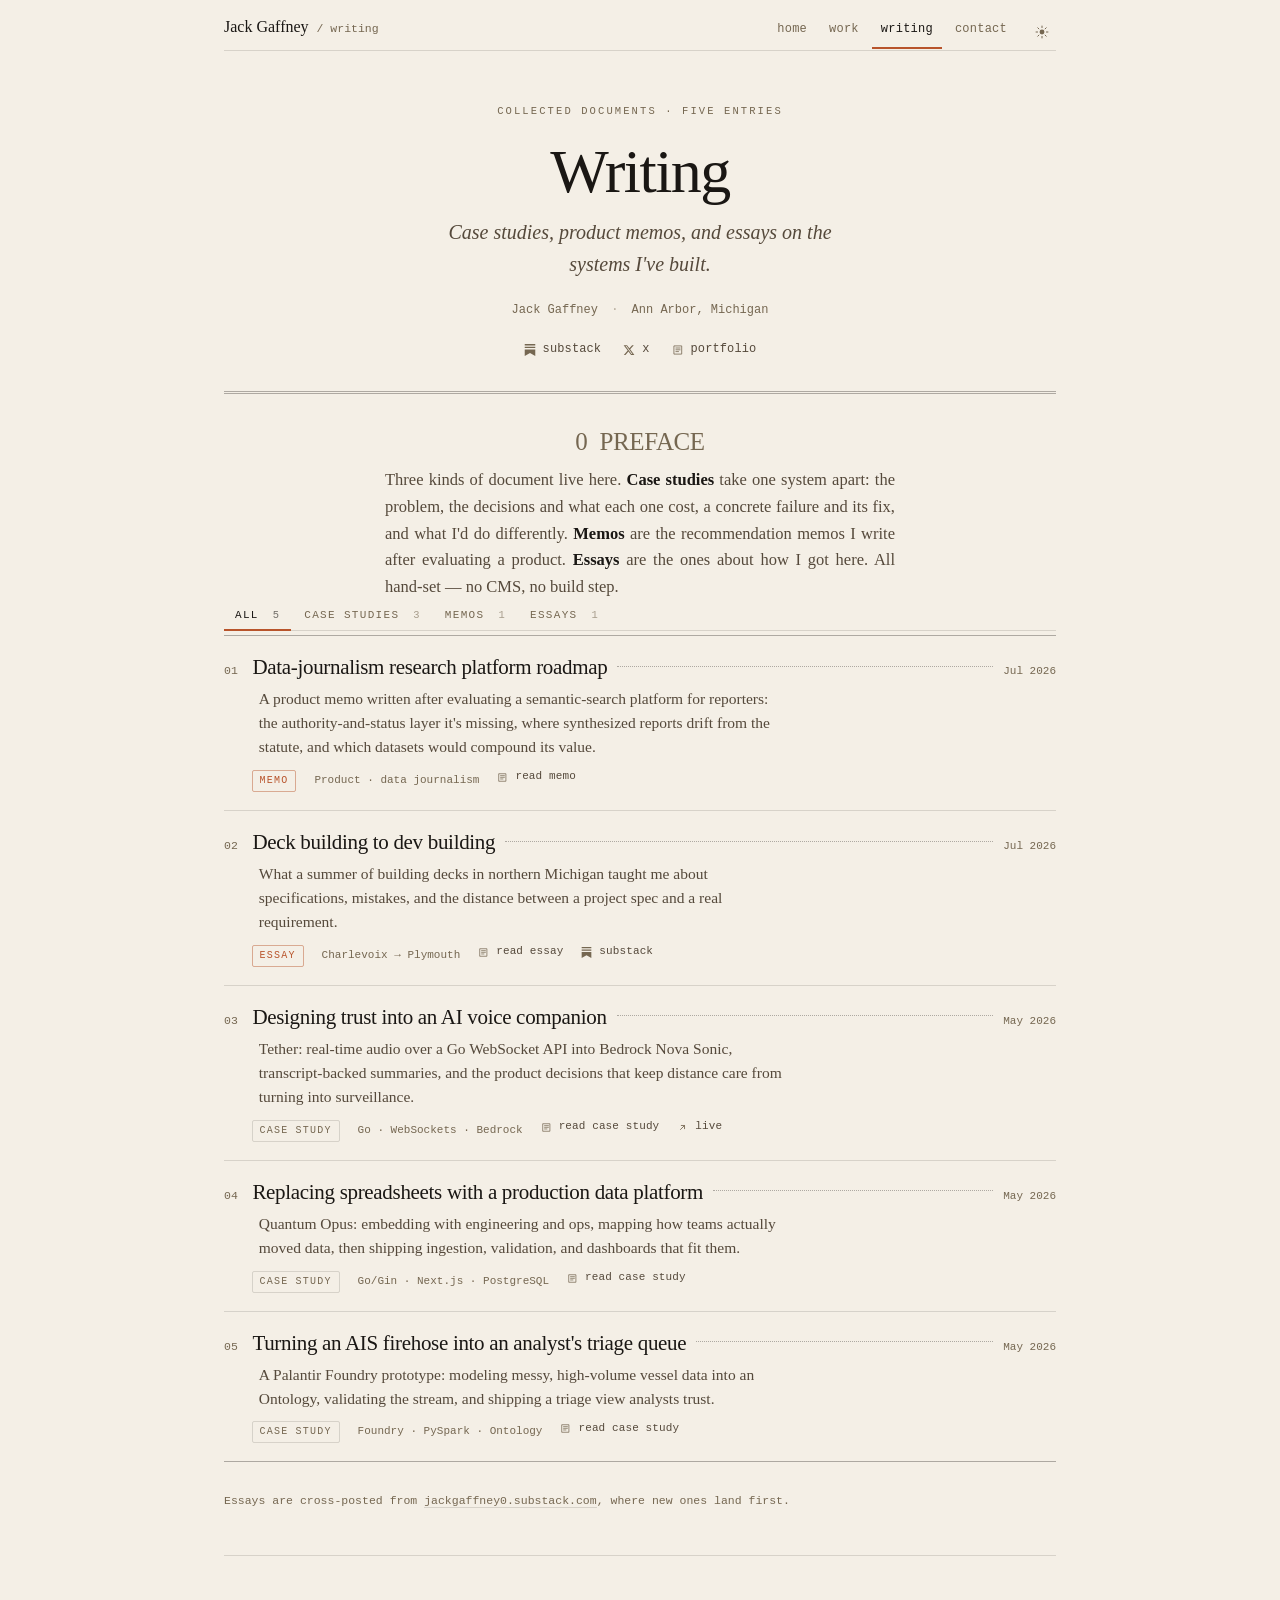
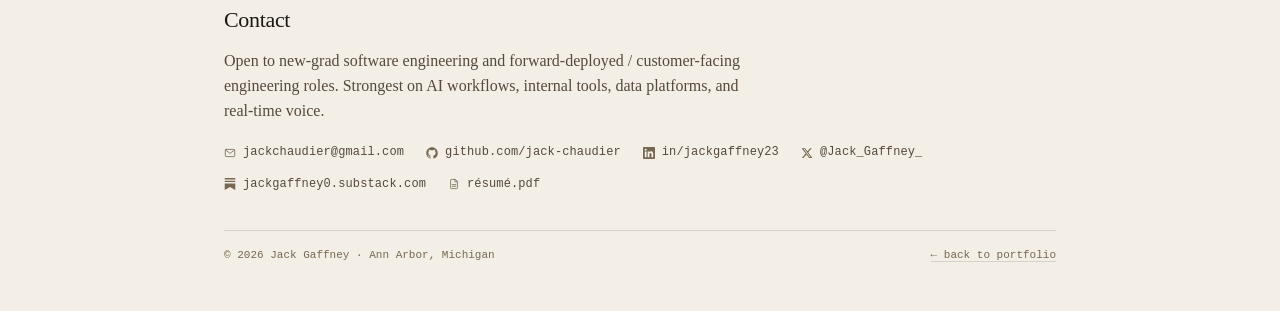
==== commit fdc4e48c: "Rebuild the writing hub as a filterable document index The hub becomes a contents page: numbered ent" ====
--- a/writing/index.html
+++ b/writing/index.html
@@ -3,19 +3,21 @@
     <head>
         <meta charset="UTF-8" />
         <meta name="viewport" content="width=device-width, initial-scale=1.0" />
-        <meta name="theme-color" media="(prefers-color-scheme: light)" content="#f6f2ea" />
+        <meta name="theme-color" media="(prefers-color-scheme: light)" content="#f4efe6" />
         <meta name="theme-color" media="(prefers-color-scheme: dark)" content="#0e0d0b" />
         <meta
             name="description"
-            content="Writing by Jack Gaffney — case studies, essays, and memos on the systems he's built: decisions, tradeoffs, and what he'd do differently."
+            content="Writing by Jack Gaffney — engineering case studies, product memos, and essays: Tether, the Quantum Opus data platform, a Foundry maritime prototype, and a data-journalism platform roadmap."
         />
         <meta property="og:title" content="Writing — Jack Gaffney" />
-        <meta property="og:description" content="Case studies, essays, and memos: the decisions, tradeoffs, and architecture behind the systems I've built." />
+        <meta property="og:description" content="Case studies, product memos, and essays, set as documents: decisions, tradeoffs, and what I'd do differently." />
         <meta property="og:type" content="website" />
         <meta property="og:url" content="https://jack-chaudier.github.io/writing/" />
         <meta property="og:image" content="https://jack-chaudier.github.io/og-image.png" />
         <meta name="twitter:card" content="summary_large_image" />
         <meta name="twitter:image" content="https://jack-chaudier.github.io/og-image.png" />
+        <meta name="twitter:site" content="@Jack_Gaffney_" />
+        <meta name="twitter:creator" content="@Jack_Gaffney_" />
         <meta name="referrer" content="strict-origin-when-cross-origin" />
         <meta
             http-equiv="Content-Security-Policy"
@@ -45,134 +47,209 @@
         <link rel="preconnect" href="https://fonts.googleapis.com" />
         <link rel="preconnect" href="https://fonts.gstatic.com" crossorigin />
         <link
-            href="https://fonts.googleapis.com/css2?family=STIX+Two+Text:ital,wght@0,400;0,500;0,600;0,700;1,400;1,600&amp;family=JetBrains+Mono:wght@400;500;600&amp;display=swap"
+            href="https://fonts.googleapis.com/css2?family=Fraunces:ital,opsz,wght,SOFT,WONK@0,9..144,300..700,0,0;1,9..144,300..700,0,0&amp;family=JetBrains+Mono:wght@400;500&amp;display=swap"
             rel="stylesheet"
         />
         <link rel="stylesheet" href="/style.css" />
     </head>
     <body>
         <a href="#main" class="skip-link">Skip to main content</a>
-        <div class="shell" id="main">
+
+        <!-- ===== icon sprite ===== -->
+        <svg class="sprite" xmlns="http://www.w3.org/2000/svg" aria-hidden="true" focusable="false">
+            <symbol id="i-mail" viewBox="0 0 24 24"><g fill="none" stroke="currentColor" stroke-width="1.6" stroke-linecap="round" stroke-linejoin="round"><rect x="2.6" y="4.8" width="18.8" height="14.4" rx="1.6"/><path d="m3.5 6.3 8.5 6.5 8.5-6.5"/></g></symbol>
+            <symbol id="i-github" viewBox="0 0 24 24"><path fill="currentColor" d="M12 .5C5.73.5.5 5.73.5 12c0 5.08 3.29 9.39 7.86 10.91.58.11.79-.25.79-.5v-1.77c-3.2.7-3.88-1.54-3.88-1.54-.52-1.33-1.28-1.68-1.28-1.68-1.05-.72.08-.7.08-.7 1.16.08 1.77 1.19 1.77 1.19 1.03 1.77 2.7 1.26 3.36.96.1-.75.4-1.26.73-1.55-2.55-.29-5.24-1.28-5.24-5.68 0-1.25.45-2.28 1.18-3.08-.12-.29-.51-1.46.11-3.05 0 0 .96-.31 3.15 1.18a10.9 10.9 0 0 1 5.74 0c2.18-1.49 3.14-1.18 3.14-1.18.63 1.59.24 2.76.12 3.05.74.8 1.18 1.83 1.18 3.08 0 4.41-2.7 5.38-5.26 5.67.41.36.78 1.06.78 2.14v3.17c0 .25.21.61.8.5A11.5 11.5 0 0 0 23.5 12C23.5 5.73 18.27.5 12 .5Z"/></symbol>
+            <symbol id="i-linkedin" viewBox="0 0 24 24"><path fill="currentColor" d="M20.45 20.45h-3.55v-5.57c0-1.33-.03-3.04-1.85-3.04-1.86 0-2.14 1.45-2.14 2.94v5.67H9.35V9h3.41v1.56h.05c.48-.9 1.64-1.85 3.37-1.85 3.6 0 4.27 2.37 4.27 5.46v6.28ZM5.34 7.43a2.06 2.06 0 1 1 0-4.13 2.06 2.06 0 0 1 0 4.13Zm1.78 13.02H3.56V9h3.56v11.45ZM22.22 0H1.77C.79 0 0 .77 0 1.73v20.54C0 23.23.79 24 1.77 24h20.45c.98 0 1.78-.77 1.78-1.73V1.73C24 .77 23.2 0 22.22 0Z"/></symbol>
+            <symbol id="i-x" viewBox="0 0 24 24"><path fill="currentColor" d="M18.24 2.25h3.31l-7.23 8.26 8.5 11.24h-6.68l-5.21-6.82-5.97 6.82H1.65l7.73-8.84L1.25 2.25h6.83l4.71 6.23 5.45-6.23Zm-1.16 17.52h1.83L7.08 4.13H5.12l11.96 15.64Z"/></symbol>
+            <symbol id="i-substack" viewBox="0 0 24 24"><path fill="currentColor" d="M22.54 8.24H1.46V5.4h21.08v2.84ZM1.46 10.81V24L12 18.11 22.54 24V10.81H1.46ZM22.54 0H1.46v2.84h21.08V0Z"/></symbol>
+            <symbol id="i-file" viewBox="0 0 24 24"><g fill="none" stroke="currentColor" stroke-width="1.6" stroke-linecap="round" stroke-linejoin="round"><path d="M13.9 2.8H6.8a1.6 1.6 0 0 0-1.6 1.6v15.2a1.6 1.6 0 0 0 1.6 1.6h10.4a1.6 1.6 0 0 0 1.6-1.6V7.4Z"/><path d="M13.8 2.9v4.6h4.7"/><path d="M8.6 13.2h6.8M8.6 16.6h6.8"/></g></symbol>
+            <symbol id="i-ext" viewBox="0 0 24 24"><g fill="none" stroke="currentColor" stroke-width="1.9" stroke-linecap="round" stroke-linejoin="round"><path d="M7.6 16.4 16.4 7.6"/><path d="M9.4 7.6h7v7"/></g></symbol>
+            <symbol id="i-doc" viewBox="0 0 24 24"><g fill="none" stroke="currentColor" stroke-width="1.6" stroke-linecap="round" stroke-linejoin="round"><path d="M4.6 3.8h14.8v16.4H4.6Z"/><path d="M7.8 8h8.4M7.8 11.6h8.4M7.8 15.2h5.2"/></g></symbol>
+            <symbol id="i-sun" viewBox="0 0 24 24"><g fill="none" stroke="currentColor" stroke-width="1.7" stroke-linecap="round"><circle cx="12" cy="12" r="4.2" fill="currentColor" stroke="none"/><path d="M12 1.8v2.6M12 19.6v2.6M4.8 4.8l1.9 1.9M17.3 17.3l1.9 1.9M1.8 12h2.6M19.6 12h2.6M4.8 19.2l1.9-1.9M17.3 6.7l1.9-1.9"/></g></symbol>
+            <symbol id="i-moon" viewBox="0 0 24 24"><path fill="currentColor" d="M21 13A9 9 0 1 1 11 3a7 7 0 0 0 10 10Z"/></symbol>
+        </svg>
+
+        <div class="shell">
             <nav class="top" aria-label="Primary">
                 <div class="wordmark">
-                    <a href="/" style="border:0;"><b>Jack Gaffney</b></a>
+                    <a href="/"><b>Jack Gaffney</b></a>
+                    <span class="crumb">/ writing</span>
                 </div>
-                <div class="topnav mono">
+                <div class="topnav">
                     <a href="/">home</a>
-                    <a href="/#projects">projects</a>
+                    <a href="/#work">work</a>
                     <a href="/writing/" aria-current="page">writing</a>
-                    <a href="#contact">contact</a>
+                    <a href="/#contact">contact</a>
                     <button class="theme-toggle" id="themeToggle" type="button" aria-label="Toggle theme" aria-pressed="false">
-                        <svg class="sun" viewBox="0 0 24 24" fill="none" stroke="currentColor" stroke-width="2" stroke-linecap="round" aria-hidden="true"><circle cx="12" cy="12" r="4" fill="currentColor"/><path d="M12 2v2M12 20v2M4.93 4.93l1.41 1.41M17.66 17.66l1.41 1.41M2 12h2M20 12h2M4.93 19.07l1.41-1.41M17.66 6.34l1.41-1.41"/></svg>
-                        <svg class="moon" viewBox="0 0 24 24" fill="currentColor" stroke="none" aria-hidden="true"><path d="M21 13A9 9 0 1 1 11 3a7 7 0 0 0 10 10z"/></svg>
-                        <span class="knob" aria-hidden="true"></span>
+                        <svg class="icon sun" aria-hidden="true"><use href="#i-sun" /></svg>
+                        <svg class="icon moon" aria-hidden="true"><use href="#i-moon" /></svg>
                     </button>
                 </div>
             </nav>
 
-            <header class="hub-head">
-                <h1>Writing</h1>
-                <p class="hub-intro">
-                    Case studies, essays, and memos on the systems that taught me the most —
-                    the decisions, the tradeoffs, and what I'd change next time. Typeset here,
-                    hand-written like the rest of the site. Essays also appear on
-                    <a href="https://jackgaffney0.substack.com" target="_blank" rel="noopener noreferrer"><svg class="icn" viewBox="0 0 24 24" aria-hidden="true"><path d="M22.539 8.242H1.46V5.406h21.08v2.836zM1.46 10.812V24L12 18.11 22.54 24V10.812H1.46zM22.54 0H1.46v2.836h21.08V0z"/></svg>Substack</a>.
+            <main id="main" class="sheet">
+                <header class="titleblock">
+                    <p class="doc-class">Collected documents · five entries</p>
+                    <h1>Writing</h1>
+                    <p class="title-sub">Case studies, product memos, and essays on the systems I've built.</p>
+                    <p class="byline">
+                        Jack Gaffney
+                        <span class="sep" aria-hidden="true">·</span>
+                        Ann Arbor, Michigan
+                    </p>
+                    <div class="linkrow linkrow--center">
+                        <a class="ilink" href="https://jackgaffney0.substack.com" target="_blank" rel="noopener noreferrer"><svg class="icon" aria-hidden="true"><use href="#i-substack" /></svg><span>substack</span></a>
+                        <a class="ilink" href="https://x.com/Jack_Gaffney_" target="_blank" rel="noopener noreferrer"><svg class="icon" aria-hidden="true"><use href="#i-x" /></svg><span>x</span></a>
+                        <a class="ilink" href="/"><svg class="icon" aria-hidden="true"><use href="#i-doc" /></svg><span>portfolio</span></a>
+                    </div>
+                </header>
+
+                <section class="abstract unnumbered" aria-labelledby="preface-title">
+                    <h2 class="abstract-title" id="preface-title">Preface</h2>
+                    <p>
+                        Three kinds of document live here. <strong>Case studies</strong> take one system
+                        apart: the problem, the decisions and what each one cost, a concrete failure and
+                        its fix, and what I'd do differently. <strong>Memos</strong> are the recommendation
+                        memos I write after evaluating a product. <strong>Essays</strong> are the ones about
+                        how I got here. All hand-set — no CMS, no build step.
+                    </p>
+                </section>
+
+                <section class="unnumbered" aria-labelledby="index-title" id="index">
+                    <h2 class="visually-hidden" id="index-title">Index</h2>
+
+                    <div class="tabs" role="group" aria-label="Filter documents by type" id="writingFilters">
+                        <button class="tab-btn" type="button" data-filter="all" aria-pressed="true">All <span class="count">5</span></button>
+                        <button class="tab-btn" type="button" data-filter="case-study" aria-pressed="false">Case studies <span class="count">3</span></button>
+                        <button class="tab-btn" type="button" data-filter="memo" aria-pressed="false">Memos <span class="count">1</span></button>
+                        <button class="tab-btn" type="button" data-filter="essay" aria-pressed="false">Essays <span class="count">1</span></button>
+                    </div>
+
+                    <ol class="toc-list" id="writingIndex">
+                        <!-- writing:cards (new posts inserted below this line, newest first) -->
+                        <li class="toc-item" data-kind="memo">
+                            <div class="toc-line">
+                                <span class="toc-num">01</span>
+                                <a class="toc-title" href="/writing/research-platform-memo/">Data-journalism research platform roadmap</a>
+                                <span class="toc-fill" aria-hidden="true"></span>
+                                <span class="toc-date">Jul 2026</span>
+                            </div>
+                            <p class="toc-dek">
+                                A product memo written after evaluating a semantic-search platform for
+                                reporters: the authority-and-status layer it's missing, where synthesized
+                                reports drift from the statute, and which datasets would compound its value.
+                            </p>
+                            <p class="toc-meta">
+                                <span class="toc-kind">Memo</span>
+                                <span>Product · data journalism</span>
+                                <a class="ilink" href="/writing/research-platform-memo/"><svg class="icon" aria-hidden="true"><use href="#i-doc" /></svg><span>read memo</span></a>
+                            </p>
+                        </li>
+
+                        <li class="toc-item" data-kind="essay">
+                            <div class="toc-line">
+                                <span class="toc-num">02</span>
+                                <a class="toc-title" href="/writing/deck-building-to-dev-building/">Deck building to dev building</a>
+                                <span class="toc-fill" aria-hidden="true"></span>
+                                <span class="toc-date">Jul 2026</span>
+                            </div>
+                            <p class="toc-dek">
+                                What a summer of building decks in northern Michigan taught me about
+                                specifications, mistakes, and the distance between a project spec and a
+                                real requirement.
+                            </p>
+                            <p class="toc-meta">
+                                <span class="toc-kind">Essay</span>
+                                <span>Charlevoix → Plymouth</span>
+                                <a class="ilink" href="/writing/deck-building-to-dev-building/"><svg class="icon" aria-hidden="true"><use href="#i-doc" /></svg><span>read essay</span></a>
+                                <a class="ilink" href="https://jackgaffney0.substack.com" target="_blank" rel="noopener noreferrer"><svg class="icon" aria-hidden="true"><use href="#i-substack" /></svg><span>substack</span></a>
+                            </p>
+                        </li>
+
+                        <li class="toc-item" data-kind="case-study">
+                            <div class="toc-line">
+                                <span class="toc-num">03</span>
+                                <a class="toc-title" href="/writing/tether/">Designing trust into an AI voice companion</a>
+                                <span class="toc-fill" aria-hidden="true"></span>
+                                <span class="toc-date">May 2026</span>
+                            </div>
+                            <p class="toc-dek">
+                                Tether: real-time audio over a Go WebSocket API into Bedrock Nova Sonic,
+                                transcript-backed summaries, and the product decisions that keep distance
+                                care from turning into surveillance.
+                            </p>
+                            <p class="toc-meta">
+                                <span class="toc-kind">Case study</span>
+                                <span>Go · WebSockets · Bedrock</span>
+                                <a class="ilink" href="/writing/tether/"><svg class="icon" aria-hidden="true"><use href="#i-doc" /></svg><span>read case study</span></a>
+                                <a class="ilink" href="https://tetherai.vercel.app/" target="_blank" rel="noopener noreferrer"><svg class="icon" aria-hidden="true"><use href="#i-ext" /></svg><span>live</span></a>
+                            </p>
+                        </li>
+
+                        <li class="toc-item" data-kind="case-study">
+                            <div class="toc-line">
+                                <span class="toc-num">04</span>
+                                <a class="toc-title" href="/writing/quantum-opus/">Replacing spreadsheets with a production data platform</a>
+                                <span class="toc-fill" aria-hidden="true"></span>
+                                <span class="toc-date">May 2026</span>
+                            </div>
+                            <p class="toc-dek">
+                                Quantum Opus: embedding with engineering and ops, mapping how teams actually
+                                moved data, then shipping ingestion, validation, and dashboards that fit them.
+                            </p>
+                            <p class="toc-meta">
+                                <span class="toc-kind">Case study</span>
+                                <span>Go/Gin · Next.js · PostgreSQL</span>
+                                <a class="ilink" href="/writing/quantum-opus/"><svg class="icon" aria-hidden="true"><use href="#i-doc" /></svg><span>read case study</span></a>
+                            </p>
+                        </li>
+
+                        <li class="toc-item" data-kind="case-study">
+                            <div class="toc-line">
+                                <span class="toc-num">05</span>
+                                <a class="toc-title" href="/writing/maritime/">Turning an AIS firehose into an analyst's triage queue</a>
+                                <span class="toc-fill" aria-hidden="true"></span>
+                                <span class="toc-date">May 2026</span>
+                            </div>
+                            <p class="toc-dek">
+                                A Palantir Foundry prototype: modeling messy, high-volume vessel data into an
+                                Ontology, validating the stream, and shipping a triage view analysts trust.
+                            </p>
+                            <p class="toc-meta">
+                                <span class="toc-kind">Case study</span>
+                                <span>Foundry · PySpark · Ontology</span>
+                                <a class="ilink" href="/writing/maritime/"><svg class="icon" aria-hidden="true"><use href="#i-doc" /></svg><span>read case study</span></a>
+                            </p>
+                        </li>
+                    </ol>
+
+                    <p class="note">
+                        Essays are cross-posted from
+                        <a href="https://jackgaffney0.substack.com" target="_blank" rel="noopener noreferrer">jackgaffney0.substack.com</a>,
+                        where new ones land first.
+                    </p>
+                </section>
+            </main>
+
+            <footer class="colophon" id="contact">
+                <h2>Contact</h2>
+                <p class="looking-for">
+                    Open to new-grad software engineering and forward-deployed / customer-facing
+                    engineering roles. Strongest on AI workflows, internal tools, data platforms, and
+                    real-time voice.
                 </p>
-            </header>
-
-            <div class="writing-grid">
-                <!-- writing:cards (new posts inserted below this line, newest first) -->
-                <article class="walkthrough-card">
-                    <div class="card-date">Jul 19, 2026</div>
-                    <div>
-                        <div class="walkthrough-kicker">Product memo · data journalism</div>
-                        <h3><a href="/writing/research-platform-memo/">Data-journalism research platform roadmap</a></h3>
-                        <p>
-                            An anonymized product memo: how a semantic-search research platform becomes a
-                            full investigative workbench — authority-and-status context, claim
-                            verification, persistent workspaces, and which datasets to ingest next.
-                        </p>
-                        <a class="source" href="/writing/research-platform-memo/">read memo →</a>
-                    </div>
-                </article>
-
-                <article class="walkthrough-card">
-                    <div class="card-date">Jul 14, 2026</div>
-                    <div>
-                        <div class="walkthrough-kicker">Essay · Substack</div>
-                        <h3><a href="/writing/deck-building/">Deck building to dev building</a></h3>
-                        <p>
-                            What a summer construction job taught me about specifications, mistakes,
-                            and building software in the real world — from waterproofing tape on Lake
-                            Charlevoix to a Postgres schema in a photonics lab.
-                        </p>
-                        <a class="source" href="/writing/deck-building/">read essay →</a>
-                    </div>
-                </article>
-
-                <article class="walkthrough-card">
-                    <div class="card-date">2026</div>
-                    <div>
-                        <div class="walkthrough-kicker">Case study · voice AI</div>
-                        <h3><a href="/writing/tether/">Designing trust into an AI voice companion</a></h3>
-                        <p>
-                            Tether: real-time audio over a Go WebSocket API, transcript-backed summaries,
-                            and the product decisions that keep distance care from turning into surveillance.
-                        </p>
-                        <a class="source" href="/writing/tether/">read case study →</a>
-                    </div>
-                </article>
-
-                <article class="walkthrough-card">
-                    <div class="card-date">2025</div>
-                    <div>
-                        <div class="walkthrough-kicker">Case study · internal tooling</div>
-                        <h3><a href="/writing/quantum-opus/">Replacing spreadsheets with a production data platform</a></h3>
-                        <p>
-                            Quantum Opus: embedding with engineering and ops, mapping how teams actually
-                            moved data, then shipping ingestion, validation, and dashboards that fit them.
-                        </p>
-                        <a class="source" href="/writing/quantum-opus/">read case study →</a>
-                    </div>
-                </article>
-
-                <article class="walkthrough-card">
-                    <div class="card-date">2025</div>
-                    <div>
-                        <div class="walkthrough-kicker">Case study · Palantir Foundry</div>
-                        <h3><a href="/writing/maritime/">Turning an AIS firehose into an analyst's triage queue</a></h3>
-                        <p>
-                            A maritime intelligence prototype: modeling messy, high-volume vessel data into
-                            an Ontology, validating the stream, and shipping a triage view analysts trust.
-                        </p>
-                        <a class="source" href="/writing/maritime/">read case study →</a>
-                    </div>
-                </article>
-            </div>
-
-            <footer class="colophon" id="contact">
-                <div class="foot-grid">
-                    <div>
-                        <h2>Contact</h2>
-                        <p class="looking-for">
-                            Looking for new-grad software engineering and forward-deployed /
-                            customer-facing engineering roles. Strongest on AI workflows, internal
-                            tools, data platforms, and real-time voice.
-                        </p>
-                    </div>
-                    <div class="col">
-                        <span class="caps">Elsewhere</span>
-                        <p><a href="mailto:jackchaudier@gmail.com">jackchaudier@gmail.com</a></p>
-                        <p><a href="https://github.com/jack-chaudier" target="_blank" rel="noopener noreferrer"><svg class="icn" viewBox="0 0 24 24" aria-hidden="true"><path d="M12 .3a12 12 0 0 0-3.8 23.4c.6.1.8-.3.8-.6v-2c-3.3.7-4-1.6-4-1.6-.6-1.4-1.4-1.8-1.4-1.8-1-.7.1-.7.1-.7 1.2 0 1.9 1.2 1.9 1.2 1 1.8 2.8 1.3 3.5 1 0-.8.4-1.3.7-1.6-2.7-.3-5.5-1.3-5.5-6 0-1.2.5-2.3 1.3-3.1-.2-.4-.6-1.6.1-3.2 0 0 1-.3 3.4 1.2a11.5 11.5 0 0 1 6 0c2.3-1.5 3.3-1.2 3.3-1.2.7 1.6.3 2.8.1 3.2.8.8 1.3 1.9 1.3 3.2 0 4.6-2.8 5.6-5.5 5.9.5.4.9 1 .9 2.2v3.3c0 .3.1.7.8.6A12 12 0 0 0 12 .3"/></svg>github.com/jack-chaudier</a></p>
-                        <p><a href="https://x.com/Jack_Gaffney_" target="_blank" rel="noopener noreferrer"><svg class="icn" viewBox="0 0 24 24" aria-hidden="true"><path d="M18.244 2.25h3.308l-7.227 8.26 8.502 11.24H16.17l-5.214-6.817L4.99 21.75H1.68l7.73-8.835L1.254 2.25H8.08l4.713 6.231zm-1.161 17.52h1.833L7.084 4.126H5.117z"/></svg>x.com/Jack_Gaffney_</a></p>
-                        <p><a href="https://jackgaffney0.substack.com" target="_blank" rel="noopener noreferrer"><svg class="icn" viewBox="0 0 24 24" aria-hidden="true"><path d="M22.539 8.242H1.46V5.406h21.08v2.836zM1.46 10.812V24L12 18.11 22.54 24V10.812H1.46zM22.54 0H1.46v2.836h21.08V0z"/></svg>jackgaffney0.substack.com</a></p>
-                        <p><a href="/jack_gaffney_resume.pdf" target="_blank" rel="noopener noreferrer">résumé.pdf</a></p>
-                        <p><a href="/">← back to portfolio</a></p>
-                    </div>
+                <div class="linkrow">
+                    <a class="ilink" href="mailto:jackchaudier@gmail.com"><svg class="icon" aria-hidden="true"><use href="#i-mail" /></svg><span>jackchaudier@gmail.com</span></a>
+                    <a class="ilink" href="https://github.com/jack-chaudier" target="_blank" rel="noopener noreferrer"><svg class="icon" aria-hidden="true"><use href="#i-github" /></svg><span>github.com/jack-chaudier</span></a>
+                    <a class="ilink" href="https://linkedin.com/in/jackgaffney23" target="_blank" rel="noopener noreferrer"><svg class="icon" aria-hidden="true"><use href="#i-linkedin" /></svg><span>in/jackgaffney23</span></a>
+                    <a class="ilink" href="https://x.com/Jack_Gaffney_" target="_blank" rel="noopener noreferrer"><svg class="icon" aria-hidden="true"><use href="#i-x" /></svg><span>@Jack_Gaffney_</span></a>
+                    <a class="ilink" href="https://jackgaffney0.substack.com" target="_blank" rel="noopener noreferrer"><svg class="icon" aria-hidden="true"><use href="#i-substack" /></svg><span>jackgaffney0.substack.com</span></a>
+                    <a class="ilink" href="/jack_gaffney_resume.pdf" target="_blank" rel="noopener noreferrer"><svg class="icon" aria-hidden="true"><use href="#i-file" /></svg><span>résumé.pdf</span></a>
                 </div>
-                <div class="fineprint">
-                    <span>© <span id="year"></span> Jack Gaffney · handcrafted in Ann Arbor.</span>
-                </div>
+                <p class="fineprint">
+                    <span>© <span id="year"></span> Jack Gaffney · Ann Arbor, Michigan</span>
+                    <span><a href="/">← back to portfolio</a></span>
+                </p>
             </footer>
         </div>
 
--- a/style.css
+++ b/style.css
@@ -1,19 +1,24 @@
 /* ============================================================
-   Jack Gaffney — LaTeX-inspired minimal portfolio
-   STIX Two Text + JetBrains Mono, warm paper, rust accent.
-   Writing pages are typeset like article-class papers.
+   Jack Gaffney — preprint portfolio
+   Fraunces + JetBrains Mono, warm paper, rust accent.
+   Everything is a document: title block, abstract, numbered
+   sections, booktabs rules, figure/table counters, footnotes.
    ============================================================ */
 
 :root {
-    --bg: #f6f2ea;
-    --bg-2: #ede7da;
+    --bg: #f4efe6;
+    --bg-2: #ece5d7;
     --ink: #1a1714;
-    --ink-2: #4d4438;
+    --ink-2: #55493b;
     --ink-3: #756751;
-    --rule: #1a171426;
+    --rule: #1a171422;
     --accent: #b8542b;
-    --serif: "STIX Two Text", "STIXGeneral", "Times New Roman", Georgia, serif;
+    --serif: "Fraunces", Georgia, "Times New Roman", serif;
     --mono: "JetBrains Mono", ui-monospace, SFMono-Regular, Menlo, Consolas, monospace;
+    /* derived: heavier rules for booktabs-style tables and figures */
+    --rule-2: color-mix(in srgb, var(--ink) 32%, transparent);
+    --accent-soft: color-mix(in srgb, var(--accent) 45%, transparent);
+    --wash: color-mix(in srgb, var(--bg-2) 55%, transparent);
     color-scheme: light dark;
     accent-color: var(--accent);
 }
@@ -22,9 +27,9 @@
     --bg: #0e0d0b;
     --bg-2: #17150f;
     --ink: #f1ebdc;
-    --ink-2: #beb49c;
+    --ink-2: #b8ae96;
     --ink-3: #8a7e64;
-    --rule: #f1ebdc26;
+    --rule: #f1ebdc22;
     --accent: #e08a5c;
 }
 
@@ -36,9 +41,11 @@
     background: var(--bg);
     color: var(--ink);
     font-family: var(--serif);
+    font-optical-sizing: auto;
+    font-variation-settings: "opsz" 14;
     font-weight: 400;
     font-size: 17px;
-    line-height: 1.58;
+    line-height: 1.6;
     -webkit-font-smoothing: antialiased;
     -moz-osx-font-smoothing: grayscale;
     text-rendering: optimizeLegibility;
@@ -56,6 +63,9 @@
 }
 
 ::selection { background: var(--accent); color: var(--bg); }
+
+/* anchors clear the sticky rule */
+[id] { scroll-margin-top: 76px; }
 
 /* =============== A11Y =============== */
 .skip-link {
@@ -67,19 +77,27 @@
     color: var(--bg);
     font-family: var(--mono);
     font-size: 13px;
-    border-radius: 4px;
+    border-radius: 3px;
     z-index: 200;
     transition: top .2s;
 }
 .skip-link:focus { top: 12px; outline: 2px solid var(--accent); outline-offset: 2px; }
 :focus-visible { outline: 2px solid var(--accent); outline-offset: 3px; }
+.visually-hidden {
+    position: absolute;
+    width: 1px; height: 1px;
+    margin: -1px; padding: 0;
+    overflow: hidden;
+    clip-path: inset(50%);
+    white-space: nowrap;
+}
 
 /* =============== BASE =============== */
 .mono { font-family: var(--mono); font-size: .78em; letter-spacing: .02em; }
 .caps {
     text-transform: uppercase;
     letter-spacing: .14em;
-    font-size: .72rem;
+    font-size: .7rem;
     font-weight: 500;
     font-family: var(--mono);
 }
@@ -92,790 +110,999 @@
 }
 a:hover, a:focus-visible { color: var(--accent); border-color: var(--accent); }
 
+em { font-style: italic; }
 hr { border: 0; border-top: 1px solid var(--rule); margin: 0; }
 
-/* inline link icons (X, Substack, GitHub, …) */
-.icn {
-    width: .82em;
-    height: .82em;
-    vertical-align: -.06em;
-    margin-right: .38em;
-    fill: currentColor;
-    display: inline-block;
-}
+/* double rule — the \hrule pair under a LaTeX title block */
+.rule-double { border: 0; border-top: 3px double var(--rule-2); }
+
+/* spacing utilities (used sparingly, so blocks stay declarative) */
+.mt-md { margin-top: 22px; }
+.mt-lg { margin-top: 34px; }
+
+/* =============== ICONS =============== */
+.sprite { position: absolute; width: 0; height: 0; overflow: hidden; }
+.icon {
+    width: 1em;
+    height: 1em;
+    flex: none;
+    vertical-align: -.13em;
+}
+.icon--sm { width: .85em; height: .85em; }
+
+/* icon + label link, used in every link row */
+.ilink {
+    display: inline-flex;
+    align-items: center;
+    gap: 7px;
+    font-family: var(--mono);
+    font-size: 12px;
+    letter-spacing: .01em;
+    color: var(--ink-2);
+    border-bottom: 1px solid transparent;
+    padding-bottom: 1px;
+}
+.ilink .icon { color: var(--ink-3); transition: color .2s; }
+.ilink:hover, .ilink:focus-visible { color: var(--accent); border-bottom-color: var(--accent-soft); }
+.ilink:hover .icon, .ilink:focus-visible .icon { color: var(--accent); }
+
+.linkrow {
+    display: flex;
+    flex-wrap: wrap;
+    gap: 10px 22px;
+    align-items: center;
+}
+.linkrow--center { justify-content: center; }
 
 /* =============== LAYOUT =============== */
 .shell {
-    max-width: 760px;
+    max-width: 880px;
     margin: 0 auto;
     padding: 0 24px;
 }
 
-/* top bar — tabbed nav */
+/* =============== TOP BAR (tabs) =============== */
 .top {
+    position: sticky;
+    top: 0;
+    z-index: 60;
     display: flex;
     align-items: baseline;
     justify-content: space-between;
-    padding: 26px 0 0;
-    border-bottom: 1px solid var(--ink);
-    gap: 20px;
+    gap: 12px 20px;
     flex-wrap: wrap;
-}
-.wordmark { display: flex; align-items: baseline; gap: 10px; padding-bottom: 14px; }
-.wordmark a { border: 0; }
-.wordmark b { font-weight: 600; font-size: 17px; letter-spacing: .01em; }
-.wordmark span { color: var(--ink-3); }
-.topnav { display: flex; gap: 4px; align-items: center; flex-wrap: wrap; }
+    padding: 14px 0 10px;
+    background: var(--bg);
+    border-bottom: 1px solid var(--rule);
+}
+.wordmark {
+    display: flex;
+    align-items: baseline;
+    gap: 8px;
+    font-size: 16px;
+}
+.wordmark a, .wordmark b { border: 0; font-weight: 500; }
+.wordmark .crumb { color: var(--ink-3); font-family: var(--mono); font-size: 11.5px; }
+
+.topnav {
+    display: flex;
+    align-items: baseline;
+    gap: 4px;
+    flex-wrap: wrap;
+    margin-bottom: -11px; /* sit the active underline on the bar rule */
+}
 .topnav a {
     border: 0;
-    color: var(--ink-2);
-    padding: 6px 10px 14px;
-    position: relative;
-}
-.topnav a::after {
-    content: "";
-    position: absolute;
-    left: 10px;
-    right: 10px;
-    bottom: -1px;
-    height: 2px;
-    background: transparent;
-    transition: background .2s;
+    border-bottom: 2px solid transparent;
+    color: var(--ink-3);
+    font-family: var(--mono);
+    font-size: 12px;
+    letter-spacing: .02em;
+    padding: 6px 9px 8px;
 }
 .topnav a:hover, .topnav a:focus-visible { color: var(--accent); }
-.topnav a:hover::after, .topnav a:focus-visible::after { background: var(--accent); }
-.topnav a[aria-current="page"] { color: var(--ink); font-weight: 600; }
-.topnav a[aria-current="page"]::after { background: var(--accent); }
-.topnav .theme-toggle { margin-left: 12px; margin-bottom: 10px; }
-
-/* theme toggle */
+.topnav a[aria-current="page"] { color: var(--ink); border-bottom-color: var(--accent); }
+
+/* theme toggle — a quiet glyph button, not a switch */
 .theme-toggle {
-    border: 1px solid var(--rule);
-    background: var(--bg-2);
-    color: var(--ink);
-    width: 52px; height: 26px;
-    border-radius: 999px;
-    position: relative;
+    margin-left: 8px;
+    align-self: center;
+    display: inline-flex;
+    align-items: center;
+    justify-content: center;
+    width: 28px; height: 28px;
+    padding: 0;
+    background: none;
+    border: 1px solid transparent;
+    border-radius: 3px;
+    color: var(--ink-3);
     cursor: pointer;
+    font-size: 14px;
+    transition: color .2s, border-color .2s;
+}
+.theme-toggle:hover, .theme-toggle:focus-visible { color: var(--accent); border-color: var(--rule); }
+html[data-theme="light"] .theme-toggle .moon,
+html[data-theme="dark"] .theme-toggle .sun { display: none; }
+
+/* =============== TITLE BLOCK (\maketitle) =============== */
+.titleblock {
+    text-align: center;
+    padding: 52px 0 30px;
+    border-bottom: 3px double var(--rule-2);
+}
+.titleblock .doc-class {
+    font-family: var(--mono);
+    font-size: 10.5px;
+    text-transform: uppercase;
+    letter-spacing: .2em;
+    color: var(--ink-3);
+    margin: 0 0 20px;
+}
+.titleblock h1 {
+    font-family: var(--serif);
+    font-weight: 400;
+    font-variation-settings: "opsz" 144;
+    font-size: clamp(38px, 7vw, 62px);
+    line-height: 1.04;
+    letter-spacing: -.025em;
+    margin: 0;
+}
+.titleblock .title-sub {
+    font-style: italic;
+    color: var(--ink-2);
+    font-size: clamp(17px, 2.2vw, 20px);
+    margin: 12px auto 0;
+    max-width: 42ch;
+}
+.titleblock .byline {
+    font-family: var(--mono);
+    font-size: 12px;
+    color: var(--ink-3);
+    margin: 20px 0 0;
+    line-height: 1.7;
+}
+.titleblock .byline .sep { opacity: .5; padding: 0 6px; }
+.titleblock .linkrow { margin-top: 20px; }
+
+/* =============== ABSTRACT =============== */
+.abstract {
+    max-width: 60ch;
+    margin: 34px auto 0;
+}
+.abstract-title {
+    font-family: var(--mono);
+    font-size: 10.5px;
+    text-transform: uppercase;
+    letter-spacing: .2em;
+    font-weight: 500;
+    color: var(--ink-3);
+    text-align: center;
+    margin: 0 0 12px;
+}
+.abstract p {
+    margin: 0 0 12px;
+    font-size: 16.5px;
+    line-height: 1.62;
+    color: var(--ink-2);
+    text-align: justify;
+    text-wrap: pretty;
+    hyphens: auto;
+}
+.abstract p:last-child { margin-bottom: 0; }
+.abstract strong { color: var(--ink); font-weight: 600; }
+
+/* =============== SECTIONS + NUMBERING =============== */
+.sheet { counter-reset: section figure table; }
+.sheet > section {
+    counter-increment: section;
+    padding: 44px 0;
+    border-bottom: 1px solid var(--rule);
+}
+.sheet > section:last-of-type { border-bottom: 0; }
+/* abstract, author plate, notes: no number, no section chrome */
+.sheet > section.unnumbered {
+    counter-increment: none;
+    border-bottom: 0;
     padding: 0;
-    overflow: hidden;
-    transition: border-color .2s, background .3s;
-    align-self: center;
-}
-.theme-toggle:hover, .theme-toggle:focus-visible { border-color: var(--accent); }
-.theme-toggle svg {
-    position: absolute;
-    top: 50%;
-    width: 11px; height: 11px;
-    transform: translateY(-50%);
-    color: var(--ink-3);
-    transition: color .3s, opacity .3s;
-}
-.theme-toggle .sun { left: 7px; }
-.theme-toggle .moon { right: 7px; }
-html[data-theme="light"] .theme-toggle .sun { color: var(--accent); opacity: 1; }
-html[data-theme="light"] .theme-toggle .moon { opacity: .35; }
-html[data-theme="dark"] .theme-toggle .moon { color: var(--accent); opacity: 1; }
-html[data-theme="dark"] .theme-toggle .sun { opacity: .35; }
-.theme-toggle .knob {
-    position: absolute;
-    top: 2px; left: 2px;
-    width: 20px; height: 20px;
-    border-radius: 50%;
-    background: var(--ink);
-    transition: transform .3s ease;
-}
-html[data-theme="dark"] .theme-toggle .knob { transform: translateX(26px); }
-
-/* =============== HERO (home title block) =============== */
-.hero {
-    display: grid;
-    grid-template-columns: 1fr 168px;
-    gap: 40px;
-    align-items: start;
-    padding: 52px 0 48px;
-    border-bottom: 1px solid var(--rule);
-}
-.hero-eyebrow {
-    font-family: var(--mono);
-    font-size: 12px;
-    letter-spacing: .04em;
-    color: var(--ink-3);
-    margin: 0 0 16px;
-    text-transform: lowercase;
-}
-.hero h1 {
-    font-weight: 600;
-    font-size: clamp(28px, 4.4vw, 38px);
+}
+.sheet > section > h2,
+.doc-body > section > h2 {
+    font-family: var(--serif);
+    font-weight: 500;
+    font-variation-settings: "opsz" 72;
+    font-size: clamp(21px, 2.4vw, 25px);
+    letter-spacing: -.015em;
     line-height: 1.15;
-    letter-spacing: -.01em;
-    margin: 0;
-    max-width: 24ch;
-}
-.hero .lede {
-    color: var(--ink-2);
-    font-size: 17.5px;
-    line-height: 1.6;
-    max-width: 54ch;
-    margin: 16px 0 0;
-}
-.hero .meta {
-    display: flex;
-    gap: 8px 18px;
-    margin-top: 22px;
-    color: var(--ink-3);
-    align-items: center;
-    flex-wrap: wrap;
-    font-family: var(--mono);
-    font-size: 13px;
-}
-.hero .meta a { border-bottom-color: transparent; color: var(--ink-2); white-space: nowrap; }
-.hero .meta a:hover, .hero .meta a:focus-visible { color: var(--accent); }
-
-.portrait {
-    margin: 0;
-    border: 1px solid var(--rule);
-    overflow: hidden;
-    background: var(--bg-2);
-}
-.portrait img {
-    display: block;
-    width: 100%;
-    height: 100%;
-    aspect-ratio: 1 / 1.12;
-    object-fit: cover;
-    object-position: 50% 30%;
-    filter: saturate(.88);
-}
-html[data-theme="dark"] .portrait img { filter: saturate(.8) brightness(.9); }
-
-/* =============== SECTIONS (home) =============== */
-section {
-    padding: 46px 0;
-    border-bottom: 1px solid var(--rule);
-}
-/* numbered § headings, LaTeX section style */
-main.home { counter-reset: homesec; }
-section > h2 {
-    font-weight: 600;
-    font-size: 21px;
-    letter-spacing: -.005em;
-    line-height: 1.2;
-    margin: 0 0 6px;
-}
-main.home section > h2::before {
-    counter-increment: homesec;
-    content: counter(homesec) "\2002";
-    color: var(--accent);
-    font-weight: 500;
-    font-variant-numeric: oldstyle-nums;
+    margin: 0 0 10px;
+}
+.sheet > section > h2::before,
+.doc-body > section > h2::before {
+    content: counter(section) "\2002";
+    color: var(--ink-3);
+    font-weight: 400;
 }
 .section-intro {
-    color: var(--ink-3);
-    font-style: italic;
-    max-width: 62ch;
+    color: var(--ink-2);
+    max-width: 64ch;
     margin: 0 0 26px;
-    font-size: 15.5px;
-}
-
-/* =============== EXPERIENCE =============== */
-.work-row {
-    display: grid;
-    grid-template-columns: 108px 1fr;
-    gap: 24px;
-    padding: 18px 0;
-    border-top: 1px solid var(--rule);
-}
-.work-row:first-of-type { border-top: 0; padding-top: 6px; }
-.work-row:last-of-type { padding-bottom: 0; }
-.work-row .when {
-    color: var(--ink-3);
-    font-family: var(--mono);
-    font-size: 12px;
-    padding-top: 5px;
-}
-.work-row h3 {
-    margin: 0 0 2px;
-    font-weight: 600;
-    font-size: 17px;
-    letter-spacing: 0;
-}
-.work-row h3 .role { color: var(--ink-2); font-style: italic; font-weight: 400; }
-.work-row .where {
-    color: var(--ink-3);
-    font-family: var(--mono);
-    font-size: 11.5px;
-    margin: 0 0 6px;
-}
-.work-row .detail {
-    color: var(--ink-2);
-    margin: 0;
-    font-size: 15.5px;
-    line-height: 1.55;
-    max-width: 62ch;
-}
-
-/* =============== PROJECTS =============== */
-.feature {
+    font-size: 16px;
+}
+
+/* =============== ENTRIES (selected work) =============== */
+.entry {
     padding: 22px 0;
     border-top: 1px solid var(--rule);
 }
-.feature:first-of-type { border-top: 0; padding-top: 4px; }
-.feature-meta {
-    font-family: var(--mono);
-    font-size: 11.5px;
-    color: var(--ink-3);
-    margin: 0 0 6px;
-}
-.feature h3 {
-    font-weight: 600;
-    font-size: 19px;
-    letter-spacing: -.005em;
+.entry:first-of-type { border-top: 1px solid var(--rule-2); }
+.entry-head {
+    display: flex;
+    align-items: baseline;
+    justify-content: space-between;
+    gap: 8px 20px;
+    flex-wrap: wrap;
+}
+.entry h3 {
+    font-family: var(--serif);
+    font-weight: 500;
+    font-variation-settings: "opsz" 96;
+    font-size: 21px;
+    letter-spacing: -.015em;
     line-height: 1.2;
-    margin: 0 0 4px;
-}
-.feature .subtitle {
-    color: var(--ink-2);
+    margin: 0;
+}
+.entry h3 a { border: 0; }
+.entry .entry-tag {
+    font-family: var(--mono);
+    font-size: 11px;
+    color: var(--ink-3);
+    letter-spacing: .02em;
+}
+.entry .subtitle {
     font-style: italic;
-    margin: 0 0 8px;
-    max-width: 58ch;
-    font-size: 15.5px;
-}
-.feature .desc {
-    color: var(--ink-2);
-    margin: 0 0 10px;
-    max-width: 64ch;
-    font-size: 15.5px;
-    line-height: 1.55;
-}
-.feature-foot {
+    color: var(--ink-2);
+    margin: 4px 0 0;
+    max-width: 60ch;
+}
+.entry .desc {
+    color: var(--ink-2);
+    margin: 8px 0 0;
+    max-width: 68ch;
+    font-size: 16px;
+    line-height: 1.58;
+}
+.entry-foot {
     display: flex;
     flex-wrap: wrap;
     align-items: baseline;
-    gap: 8px 24px;
-}
-.feature-links {
-    display: flex;
-    flex-wrap: wrap;
-    gap: 8px 18px;
-    font-family: var(--mono);
-    font-size: 12px;
-}
-.feature-links a { border-bottom-color: var(--rule); }
-.feature-links .link-primary {
-    color: var(--accent);
-    border-bottom-color: color-mix(in srgb, var(--accent) 55%, transparent);
-}
-.feature-links .muted { color: var(--ink-3); border: 0; }
-
-.stack {
-    display: flex;
-    flex-wrap: wrap;
-    gap: 6px;
-}
-.chip {
-    font-family: var(--mono);
-    font-size: 10.5px;
-    padding: 2px 8px;
-    border: 1px solid var(--rule);
-    border-radius: 3px;
-    color: var(--ink-3);
-    white-space: nowrap;
-}
-
-/* compact secondary-project list */
-.subhead { margin: 34px 0 4px; }
-.subhead .caps { color: var(--ink-3); display: block; }
-.mini-list { list-style: none; margin: 0; padding: 0; }
-.mini-list li {
-    display: grid;
-    grid-template-columns: 1fr auto;
-    gap: 4px 20px;
-    align-items: baseline;
-    padding: 12px 0;
-    border-top: 1px solid var(--rule);
-}
-.mini-list li:first-child { border-top: 0; }
-.mini-list .mini-name { font-weight: 600; font-size: 16px; }
-.mini-list .mini-desc {
-    grid-column: 1 / -1;
-    color: var(--ink-2);
+    gap: 8px 22px;
+    margin-top: 12px;
+}
+.entry-foot .ilink { font-size: 11.5px; }
+.entry-foot .ilink--primary { color: var(--accent); border-bottom-color: var(--accent-soft); }
+.entry-foot .ilink--primary .icon { color: var(--accent); }
+
+/* keywords line — \keywords{} */
+.keywords {
+    font-family: var(--mono);
+    font-size: 11.5px;
+    color: var(--ink-3);
+    margin: 10px 0 0;
+    line-height: 1.6;
+    text-align: left; /* never justify a mono list */
+    hyphens: manual;
+}
+.keywords b {
+    font-weight: 500;
+    text-transform: uppercase;
+    letter-spacing: .12em;
+    font-size: .92em;
+    color: var(--ink-3);
+    opacity: .8;
+}
+
+/* =============== TABLES (booktabs) =============== */
+.tabular {
+    width: 100%;
+    border-collapse: collapse;
+    counter-increment: table;
+    margin: 6px 0 8px;
     font-size: 15px;
     line-height: 1.5;
+}
+.tabular caption {
+    caption-side: top;
+    text-align: left;
+    font-family: var(--mono);
+    font-size: 11px;
+    color: var(--ink-3);
+    line-height: 1.6;
+    padding: 0 0 10px;
+}
+.tabular caption::before {
+    content: "Table " counter(table) ". ";
+    color: var(--ink-2);
+}
+.tabular thead th {
+    text-align: left;
+    vertical-align: bottom;
+    font-family: var(--mono);
+    font-size: 10px;
+    font-weight: 500;
+    text-transform: uppercase;
+    letter-spacing: .12em;
+    color: var(--ink-3);
+    padding: 8px 16px 7px 0;
+    border-top: 1.5px solid var(--rule-2);
+    border-bottom: 1px solid var(--rule-2);
+}
+.tabular td {
+    text-align: left;
+    vertical-align: top;
+    color: var(--ink-2);
+    padding: 11px 16px 11px 0;
+    border-bottom: 1px solid var(--rule);
+}
+.tabular tbody tr:last-child td { border-bottom: 1.5px solid var(--rule-2); }
+.tabular td:last-child, .tabular th:last-child { padding-right: 0; }
+.tabular td:first-child { color: var(--ink); }
+.tabular td .ilink { font-size: 11px; }
+.tabular .num { font-family: var(--mono); font-size: 12.5px; color: var(--ink-3); white-space: nowrap; }
+
+/* =============== CV ROWS =============== */
+.cv-row {
+    display: grid;
+    grid-template-columns: 112px 1fr;
+    gap: 8px 24px;
+    padding: 18px 0;
+    border-top: 1px solid var(--rule);
+}
+.cv-row:first-of-type { border-top: 1px solid var(--rule-2); }
+.cv-row .term {
+    font-family: var(--mono);
+    font-size: 11.5px;
+    color: var(--ink-3);
+    padding-top: 4px;
+}
+.cv-row h3 {
     margin: 0;
-    max-width: 64ch;
-}
-.mini-list .mini-links {
-    font-family: var(--mono);
-    font-size: 11.5px;
-    display: flex;
-    gap: 14px;
-    white-space: nowrap;
-}
-.mini-list .mini-links a { border-bottom-color: var(--rule); color: var(--ink-2); }
-.mini-list .mini-links a:hover { color: var(--accent); }
-
-/* =============== WRITING — references list =============== */
-.pub-list {
+    font-weight: 500;
+    font-size: 18px;
+    font-variation-settings: "opsz" 72;
+    letter-spacing: -.01em;
+}
+.cv-row h3 .role { color: var(--ink-2); font-style: italic; font-weight: 400; }
+.cv-row p {
+    color: var(--ink-2);
+    margin: 5px 0 0;
+    font-size: 15.5px;
+    line-height: 1.55;
+    max-width: 66ch;
+}
+.cv-row .place {
+    font-family: var(--mono);
+    font-size: 11px;
+    color: var(--ink-3);
+    margin: 4px 0 0;
+}
+
+/* =============== CONTENTS / INDEX LISTS =============== */
+.toc-list {
     list-style: none;
     margin: 0;
     padding: 0;
-    counter-reset: pub;
-}
-.pub-list li {
-    counter-increment: pub;
-    display: grid;
-    grid-template-columns: 34px 1fr;
-    gap: 14px;
-    padding: 11px 0;
+}
+.toc-item {
+    padding: 18px 0;
+    border-top: 1px solid var(--rule);
+}
+.toc-item:first-child { border-top: 1px solid var(--rule-2); }
+.toc-item:last-child { border-bottom: 1px solid var(--rule-2); }
+/* filtering hides items, so the visible ends carry the heavy rules */
+.toc-item.is-first { border-top: 1px solid var(--rule-2); }
+.toc-item.is-last { border-bottom: 1px solid var(--rule-2); }
+.toc-line {
+    display: flex;
     align-items: baseline;
-}
-.pub-list li::before {
-    content: "[" counter(pub) "]";
-    font-family: var(--mono);
-    font-size: 12px;
-    color: var(--ink-3);
-    padding-top: 2px;
-}
-.pub-list .pub-title { font-style: italic; }
-.pub-list .pub-title a { border-bottom-color: var(--rule); }
-.pub-list .pub-tail {
-    color: var(--ink-3);
-    font-size: 15px;
-}
-.pub-list .pub-note {
-    display: block;
-    color: var(--ink-3);
+    gap: 10px;
+}
+.toc-num {
     font-family: var(--mono);
     font-size: 11.5px;
-    margin-top: 3px;
-}
-
-/* =============== WRITING HUB =============== */
-.hub-head { padding: 52px 0 8px; }
-.hub-head h1 {
-    font-weight: 600;
-    font-size: clamp(26px, 4vw, 34px);
-    letter-spacing: -.01em;
-    margin: 0 0 10px;
-}
-.hub-head .hub-intro {
-    color: var(--ink-2);
-    font-style: italic;
-    max-width: 60ch;
-    margin: 0 0 8px;
-}
-.writing-grid { display: grid; grid-template-columns: 1fr; gap: 0; padding-bottom: 24px; }
-.walkthrough-card {
-    display: grid;
-    grid-template-columns: 96px 1fr;
-    gap: 24px;
-    padding: 26px 0;
-    border-top: 1px solid var(--rule);
-}
-.walkthrough-card:first-of-type { border-top: 1px solid var(--ink); margin-top: 20px; }
-.walkthrough-card .card-date {
-    font-family: var(--mono);
-    font-size: 12px;
-    color: var(--ink-3);
-    padding-top: 5px;
-}
-.walkthrough-kicker {
+    color: var(--ink-3);
+    flex: none;
+    min-width: 1.6em;
+}
+.toc-title {
+    font-family: var(--serif);
+    font-weight: 500;
+    font-variation-settings: "opsz" 72;
+    font-size: clamp(18px, 2.1vw, 21px);
+    letter-spacing: -.015em;
+    line-height: 1.25;
+    border: 0;
+}
+.toc-fill {
+    flex: 1 1 auto;
+    min-width: 14px;
+    align-self: center;
+    border-bottom: 1px dotted var(--rule-2);
+    transform: translateY(-1px);
+}
+.toc-date {
     font-family: var(--mono);
     font-size: 11px;
-    letter-spacing: .1em;
-    text-transform: uppercase;
-    color: var(--accent);
-    margin: 0 0 6px;
-}
-.walkthrough-card h3 {
-    font-weight: 600;
-    font-size: 19.5px;
-    letter-spacing: -.005em;
-    line-height: 1.25;
-    margin: 0 0 6px;
-}
-.walkthrough-card h3 a { border: 0; }
-.walkthrough-card p {
-    color: var(--ink-2);
-    margin: 0 0 10px;
-    max-width: 60ch;
+    color: var(--ink-3);
+    flex: none;
+    white-space: nowrap;
+}
+.toc-dek {
+    color: var(--ink-2);
+    margin: 7px 0 0 calc(1.6em + 10px);
+    max-width: 68ch;
     font-size: 15.5px;
     line-height: 1.55;
 }
-.source {
-    display: inline-flex;
-    gap: 6px;
-    align-items: baseline;
-    font-family: var(--mono);
-    font-size: 12px;
-    border-bottom-color: var(--rule);
-}
-
-/* =============== PAPER (writing pages) =============== */
-/* Typeset like a LaTeX article: centered title block, abstract,
-   numbered sections, booktabs tables, captioned figures. */
-.case {
-    max-width: 660px;
-    margin: 0 auto;
-    padding: 48px 0 32px;
-    counter-reset: sec fig tbl;
-}
-.case-back {
-    font-family: var(--mono);
-    font-size: 12.5px;
-    color: var(--ink-2);
-    border: 0;
-    display: inline-block;
-    margin-bottom: 40px;
-}
-.case-back:hover { color: var(--accent); }
-
-.paper-head { text-align: center; margin-bottom: 36px; }
-.case-kicker {
-    font-family: var(--mono);
-    text-transform: uppercase;
-    letter-spacing: .16em;
-    font-size: .68rem;
-    color: var(--accent);
-    display: block;
-    margin-bottom: 16px;
-}
-.case h1 {
-    font-weight: 600;
-    font-size: clamp(26px, 4.4vw, 34px);
-    line-height: 1.22;
-    letter-spacing: -.01em;
-    margin: 0 0 14px;
-}
-.case h1 em { font-style: italic; }
-.paper-byline {
-    font-size: 16px;
-    color: var(--ink);
-    margin: 0 0 4px;
-    font-variant-caps: small-caps;
-    letter-spacing: .04em;
-}
-.paper-date {
-    font-size: 15px;
-    color: var(--ink-3);
-    font-style: italic;
-    margin: 0;
-}
-
-.abstract {
-    margin: 30px auto 0;
-    max-width: 54ch;
-    text-align: justify;
-    -webkit-hyphens: auto;
-    hyphens: auto;
-}
-.abstract .abstract-label {
-    display: block;
-    text-align: center;
-    font-variant-caps: small-caps;
-    letter-spacing: .08em;
-    font-weight: 600;
-    font-size: 15px;
-    margin-bottom: 8px;
-}
-.abstract p {
-    font-size: 15px;
-    line-height: 1.55;
-    color: var(--ink-2);
-    margin: 0;
-}
-
-.case-meta {
+.toc-meta {
     display: flex;
     flex-wrap: wrap;
-    justify-content: center;
-    gap: 8px 18px;
-    align-items: center;
+    align-items: baseline;
+    gap: 6px 18px;
+    margin: 9px 0 0 calc(1.6em + 10px);
+    font-family: var(--mono);
+    font-size: 11px;
+    color: var(--ink-3);
+}
+.toc-kind {
+    text-transform: uppercase;
+    letter-spacing: .12em;
+    font-size: 10px;
+    color: var(--ink-3);
+    border: 1px solid var(--rule);
+    border-radius: 2px;
+    padding: 2px 7px;
+}
+.toc-item[data-kind="essay"] .toc-kind,
+.toc-item[data-kind="memo"] .toc-kind { border-color: var(--accent-soft); color: var(--accent); }
+.toc-meta .ilink { font-size: 11px; }
+
+/* =============== TABS (filters) =============== */
+.tabs {
+    display: flex;
+    flex-wrap: wrap;
+    align-items: baseline;
+    gap: 2px;
+    border-bottom: 1px solid var(--rule);
+    margin: 0 0 4px;
+}
+.tab-btn {
+    appearance: none;
+    background: none;
+    border: 0;
+    border-bottom: 2px solid transparent;
+    margin-bottom: -1px;
+    padding: 8px 11px;
+    font-family: var(--mono);
+    font-size: 11px;
+    text-transform: uppercase;
+    letter-spacing: .12em;
+    color: var(--ink-3);
+    cursor: pointer;
+    transition: color .2s, border-color .2s;
+}
+.tab-btn:hover { color: var(--accent); }
+.tab-btn[aria-pressed="true"] { color: var(--ink); border-bottom-color: var(--accent); }
+.tab-btn .count { opacity: .6; margin-left: 6px; font-size: .95em; }
+html:not(.js) .tabs { display: none; }
+
+/* =============== DOCUMENT (writing pages) =============== */
+.doc {
+    padding: 40px 0 8px;
+    counter-reset: section figure table;
+}
+.doc-crumb {
     font-family: var(--mono);
     font-size: 11.5px;
     color: var(--ink-3);
-    padding: 14px 0;
+    margin: 0 0 30px;
+}
+.doc-crumb a { border: 0; color: var(--ink-2); }
+.doc-crumb a:hover { color: var(--accent); }
+
+.doc-head { text-align: center; }
+.doc-kind {
+    font-family: var(--mono);
+    font-size: 10.5px;
+    text-transform: uppercase;
+    letter-spacing: .2em;
+    color: var(--accent);
+    margin: 0 0 18px;
+}
+.doc-head h1 {
+    font-family: var(--serif);
+    font-weight: 400;
+    font-variation-settings: "opsz" 144;
+    font-size: clamp(30px, 4.6vw, 46px);
+    line-height: 1.08;
+    letter-spacing: -.025em;
+    margin: 0 auto;
+    max-width: 30ch;
+}
+.doc-head h1 em { font-style: italic; }
+.doc-byline {
+    font-family: var(--serif);
+    font-size: 17px;
+    color: var(--ink);
+    margin: 22px 0 0;
+}
+.doc-dateline {
+    font-family: var(--mono);
+    font-size: 11.5px;
+    color: var(--ink-3);
+    margin: 6px 0 0;
+}
+.doc-dateline .sep { opacity: .5; padding: 0 5px; }
+.doc-head .linkrow { margin-top: 16px; }
+.doc-head + .abstract { padding-top: 26px; }
+
+/* contents block */
+.doc-toc {
+    max-width: 60ch;
+    margin: 34px auto 0;
+    padding: 16px 0;
     border-top: 1px solid var(--rule);
     border-bottom: 1px solid var(--rule);
-    margin: 30px 0 40px;
-}
-.case-meta .case-links { display: flex; flex-wrap: wrap; gap: 8px 16px; }
-.case-meta a { color: var(--ink-2); border-bottom-color: var(--rule); }
-.case-meta a:hover { color: var(--accent); border-color: var(--accent); }
-
-/* numbered sections */
-.case h2 {
-    font-weight: 600;
-    font-size: 20px;
-    letter-spacing: 0;
-    margin: 40px 0 14px;
-    line-height: 1.25;
-}
-.case h2::before {
-    counter-increment: sec;
-    content: counter(sec) "\2002";
-    font-variant-numeric: oldstyle-nums;
-}
-.case.paper-unnumbered h2::before { content: none; }
-.case h2 em { font-style: italic; }
-
-/* justified body text with LaTeX-style paragraph indents */
-.case p {
-    color: var(--ink-2);
-    line-height: 1.62;
-    margin: 0 0 4px;
+}
+.doc-toc .caps { color: var(--ink-3); display: block; margin: 0 0 10px; }
+.doc-toc ol {
+    list-style: none;
+    margin: 0;
+    padding: 0;
+    columns: 2;
+    column-gap: 34px;
+    font-family: var(--mono);
+    font-size: 11.5px;
+    line-height: 1.9;
+    counter-reset: toc;
+}
+.doc-toc li { counter-increment: toc; break-inside: avoid; }
+.doc-toc a { border: 0; color: var(--ink-2); }
+.doc-toc a::before { content: counter(toc) "\2002"; color: var(--ink-3); }
+.doc-toc a:hover { color: var(--accent); }
+
+/* body copy — justified, indented paragraphs, numbered heads */
+.doc-body {
+    max-width: 68ch;
+    margin: 0 auto;
+    font-size: 17.5px;
+}
+.doc-body > section { counter-increment: section; }
+.doc-body > section > h2 { margin: 42px 0 12px; }
+.doc-body h3 {
+    font-family: var(--serif);
+    font-weight: 500;
+    font-variation-settings: "opsz" 72;
+    font-size: 18.5px;
+    letter-spacing: -.01em;
+    margin: 26px 0 8px;
+}
+.doc-body > section { counter-reset: subsection; }
+.doc-body h3 { counter-increment: subsection; }
+.doc-body h3::before {
+    content: counter(section) "." counter(subsection) "\2002";
+    color: var(--ink-3);
+    font-weight: 400;
+}
+.doc-body p {
+    color: var(--ink-2);
+    line-height: 1.65;
+    margin: 0 0 12px;
     text-align: justify;
-    -webkit-hyphens: auto;
+    text-wrap: pretty;
     hyphens: auto;
 }
-.case p + p { text-indent: 1.6em; }
-.case ul { color: var(--ink-2); line-height: 1.6; padding-left: 22px; margin: 10px 0 14px; }
-.case li { margin: 0 0 6px; }
-.case strong { color: var(--ink); font-weight: 600; }
-
-/* figures — caption below, numbered */
-.case figure { margin: 26px 0; }
-.case figcaption {
-    text-align: center;
-    font-size: 14px;
-    color: var(--ink-2);
-    margin-top: 12px;
-    line-height: 1.5;
-}
-.case figcaption::before {
-    counter-increment: fig;
-    content: "Figure " counter(fig) ": ";
+.doc-body p + p { text-indent: 1.4em; }
+.doc-body ul, .doc-body ol {
+    color: var(--ink-2);
+    line-height: 1.6;
+    padding-left: 22px;
+    margin: 0 0 16px;
+}
+.doc-body li { margin: 0 0 7px; }
+.doc-body strong { color: var(--ink); font-weight: 600; }
+.doc-body code, .tt {
+    font-family: var(--mono);
+    font-size: .84em;
+    color: var(--ink);
+    background: var(--wash);
+    border: 1px solid var(--rule);
+    border-radius: 2px;
+    padding: .08em .34em;
+}
+
+/* theorem-ish environment — run-in label, hairline rule */
+.env {
+    margin: 22px 0;
+    padding: 2px 0 2px 18px;
+    border-left: 2px solid var(--accent-soft);
+}
+.env p { text-align: left; text-indent: 0 !important; }
+.env p:last-child { margin-bottom: 0; }
+.env-label {
     font-weight: 600;
     color: var(--ink);
-}
-
-.architecture-diagram {
+    font-variation-settings: "opsz" 24;
+}
+
+/* quote / epigraph */
+.quote {
+    margin: 22px 0 22px 2em;
+    padding-right: 1.5em;
+    color: var(--ink-2);
+    font-size: 16px;
     border: 0;
-    padding: 0;
+}
+.quote p { text-align: left; text-indent: 0 !important; }
+.quote cite {
+    display: block;
+    font-family: var(--mono);
+    font-size: 11px;
+    font-style: normal;
+    color: var(--ink-3);
+    margin-top: 8px;
+}
+.pullquote {
+    margin: 30px auto;
+    padding: 18px 0;
+    max-width: 46ch;
+    border-top: 1px solid var(--rule);
+    border-bottom: 1px solid var(--rule);
+    text-align: center;
+    font-style: italic;
+    font-size: 19px;
+    line-height: 1.45;
+    color: var(--ink);
+}
+.doc-body p.dinkus {
+    text-align: center;
+    color: var(--ink-3);
+    letter-spacing: .7em;
+    margin: 30px 0;
+    font-size: 13px;
+    text-indent: .7em; /* balances the trailing letter-space */
+}
+.doc-body p.dinkus + p { text-indent: 0; }
+
+/* figures */
+.figure {
+    margin: 26px 0 24px;
+    counter-increment: figure;
+}
+.figure > svg { display: block; width: 100%; height: auto; }
+.figure figcaption {
+    font-family: var(--mono);
+    font-size: 11px;
+    line-height: 1.6;
+    color: var(--ink-3);
+    margin-top: 11px;
+    text-align: left;
+}
+.figure figcaption::before {
+    content: "Figure " counter(figure) ". ";
+    color: var(--ink-2);
+}
+.figure--scroll { overflow-x: auto; -webkit-overflow-scrolling: touch; }
+.svg-label { font-family: var(--mono); font-size: 11px; fill: var(--ink-2); }
+.svg-label--caps {
+    font-family: var(--mono);
+    font-size: 9px;
+    letter-spacing: .14em;
+    fill: var(--ink-3);
+    text-transform: uppercase;
+}
+.svg-box { fill: var(--bg); stroke: var(--rule-2); stroke-width: 1; }
+.svg-box--accent { fill: var(--wash); stroke: var(--accent-soft); stroke-width: 1; }
+.svg-line { stroke: var(--rule-2); stroke-width: 1; fill: none; }
+.svg-line--accent { stroke: var(--accent); stroke-width: 1; fill: none; }
+.svg-line--dash { stroke: var(--rule-2); stroke-width: 1; fill: none; stroke-dasharray: 3 3; }
+.svg-fill { fill: var(--rule-2); }
+.svg-fill--accent { fill: var(--accent); }
+
+/* stacked flow diagram (TikZ-ish, CSS only) */
+.flow {
+    margin: 0;
     display: grid;
     grid-template-columns: 1fr;
-    gap: 7px;
-    align-items: center;
-}
-.arch-node {
-    border: 1px solid var(--ink-3);
+    justify-items: stretch;
+    gap: 0;
+    border: 1px solid var(--rule);
+    background: var(--wash);
+    padding: 20px 18px;
+}
+.flow-node {
+    border: 1px solid var(--rule-2);
     background: var(--bg);
     color: var(--ink-2);
     font-family: var(--mono);
     font-size: 11px;
-    line-height: 1.3;
-    padding: 9px 12px;
+    line-height: 1.35;
+    padding: 9px 11px;
     text-align: center;
-    max-width: 460px;
-    width: 100%;
+}
+.flow-node:first-child, .flow-node:last-child { border-color: var(--accent-soft); }
+.flow-arrow {
     justify-self: center;
-}
-.arch-node:first-child,
-.architecture-diagram > .arch-node:last-of-type {
-    border-color: var(--accent);
-    color: var(--ink);
-}
-.arch-arrow {
-    color: var(--ink-3);
-    font-family: var(--mono);
-    font-size: 13px;
-    justify-self: center;
-    line-height: 1;
-}
-
-/* tables — booktabs style: heavy top/bottom rules, light midrule */
-.case .table-wrap { margin: 26px 0; }
-.case .table-wrap .table-caption {
-    text-align: center;
-    font-size: 14px;
-    color: var(--ink-2);
-    margin-bottom: 12px;
-    line-height: 1.5;
-}
-.case .table-wrap .table-caption::before {
-    counter-increment: tbl;
-    content: "Table " counter(tbl) ": ";
-    font-weight: 600;
-    color: var(--ink);
-}
-.case-table {
-    width: 100%;
-    border-collapse: collapse;
-    font-size: 14px;
-    border-top: 2px solid var(--ink);
-    border-bottom: 2px solid var(--ink);
-}
-.case-table th, .case-table td {
-    text-align: left;
-    vertical-align: top;
-    padding: 9px 12px;
+    width: 9px;
+    height: 20px;
+    position: relative;
+}
+.flow-arrow::before {
+    content: "";
+    position: absolute;
+    left: 4px; top: 0;
+    width: 1px; height: 14px;
+    background: var(--rule-2);
+}
+.flow-arrow::after {
+    content: "";
+    position: absolute;
+    left: 0; bottom: 1px;
+    border-left: 4.5px solid transparent;
+    border-right: 4.5px solid transparent;
+    border-top: 6px solid var(--rule-2);
+}
+
+/* footnotes */
+.fnref {
     border: 0;
-    line-height: 1.5;
-}
-.case-table thead th {
-    font-family: var(--serif);
-    text-transform: none;
-    letter-spacing: 0;
-    font-size: 14px;
-    font-weight: 600;
-    font-style: italic;
-    color: var(--ink);
-    background: transparent;
-    border-bottom: 1px solid var(--ink);
-}
-.case-table td { color: var(--ink-2); }
-.case-table td:first-child { color: var(--ink); font-weight: 500; }
-.case-table tbody tr + tr td { border-top: 1px solid var(--rule); }
-
-.case-callout {
-    border: 1px solid var(--rule);
-    border-left: 3px solid var(--accent);
-    background: color-mix(in srgb, var(--bg-2) 50%, transparent);
-    padding: 18px 22px;
-    margin: 24px 0;
-}
-.case-callout .caps { color: var(--ink-3); display: block; margin-bottom: 8px; }
-.case-callout p { text-align: left; text-indent: 0; hyphens: none; -webkit-hyphens: none; }
-.case-callout p:last-child { margin-bottom: 0; }
-
-/* footnote-style note */
-.case-note {
-    font-size: 13.5px;
-    color: var(--ink-3);
-    line-height: 1.55;
-    border-top: 1px solid var(--ink-3);
-    margin-top: 44px;
-    padding-top: 12px;
-    max-width: 46ch;
-    text-align: left !important;
-    text-indent: 0 !important;
-}
-.case-nextprev {
+    font-family: var(--mono);
+    font-size: .68em;
+    vertical-align: super;
+    line-height: 0;
+    color: var(--accent);
+    padding-left: 1px;
+}
+.fnref:hover { color: var(--accent); }
+.footnotes { margin-top: 38px; }
+.footnotes::before {
+    content: "";
+    display: block;
+    width: 180px;
+    border-top: 1px solid var(--rule-2);
+    margin-bottom: 14px;
+}
+.footnotes ol {
+    margin: 0;
+    padding-left: 20px;
+    font-size: 14.5px;
+    line-height: 1.6;
+    color: var(--ink-3);
+}
+.footnotes li { margin: 0 0 8px; }
+.footnotes li p { margin: 0; text-align: left; text-indent: 0 !important; }
+.footnotes li:target { color: var(--ink-2); }
+.footnotes a { color: inherit; }
+.fnback {
+    border: 0;
+    font-family: var(--mono);
+    font-size: .85em;
+    color: var(--ink-3);
+    padding-left: 3px;
+}
+.fnback:hover { color: var(--accent); }
+.note {
+    font-family: var(--mono);
+    font-size: 11.5px;
+    color: var(--ink-3);
+    line-height: 1.65;
+    margin: 30px 0 0;
+}
+
+/* prev / next */
+.doc-nav {
     display: flex;
     justify-content: space-between;
     flex-wrap: wrap;
-    gap: 12px;
-    font-family: var(--mono);
-    font-size: 12.5px;
+    gap: 12px 24px;
+    font-family: var(--mono);
+    font-size: 11.5px;
+    margin-top: 40px;
+    padding-top: 20px;
+    border-top: 1px solid var(--rule-2);
+}
+.doc-nav a { color: var(--ink-2); border-bottom-color: var(--rule); }
+.doc-nav a:hover { color: var(--accent); border-color: var(--accent); }
+
+/* =============== AUTHOR PLATE =============== */
+.bio {
+    display: grid;
+    grid-template-columns: 104px 1fr;
+    gap: 22px;
+    align-items: start;
+    padding-top: 28px;
+    border-top: 3px double var(--rule-2);
     margin-top: 44px;
-    padding-top: 22px;
+}
+.bio-portrait {
+    margin: 0;
+    border: 1px solid var(--rule);
+    background: var(--bg-2);
+    overflow: hidden;
+}
+.bio-portrait img {
+    display: block;
+    width: 100%;
+    height: auto;
+    aspect-ratio: 1 / 1.1;
+    object-fit: cover;
+    object-position: 50% 22%;
+    filter: saturate(.9);
+}
+html[data-theme="dark"] .bio-portrait img { filter: saturate(.8) brightness(.9); }
+.bio .caps { color: var(--ink-3); display: block; margin: 0 0 10px; }
+.bio p {
+    margin: 0 0 9px;
+    color: var(--ink-2);
+    font-size: 16px;
+    line-height: 1.58;
+    max-width: 64ch;
+}
+.bio p:last-child { margin-bottom: 0; }
+
+/* =============== STACK / TOOLKIT =============== */
+.stack-list { margin: 0; }
+.stack-list > div {
+    display: grid;
+    grid-template-columns: 150px 1fr;
+    gap: 8px 24px;
+    padding: 13px 0;
     border-top: 1px solid var(--rule);
 }
+.stack-list > div:first-child { border-top: 1px solid var(--rule-2); }
+.stack-list > div:last-child { border-bottom: 1px solid var(--rule-2); }
+.stack-list dt {
+    font-family: var(--mono);
+    text-transform: uppercase;
+    letter-spacing: .12em;
+    font-size: 10.5px;
+    color: var(--ink-3);
+    padding-top: 4px;
+}
+.stack-list dd { margin: 0; color: var(--ink-2); font-size: 16px; }
 
 /* =============== FOOTER =============== */
-footer.colophon { padding: 46px 0 40px; }
-.foot-grid {
-    display: grid;
-    grid-template-columns: 1.2fr 1fr;
-    gap: 44px;
-    align-items: start;
+footer.colophon {
+    padding: 46px 0 40px;
+    border-top: 1px solid var(--rule);
+    margin-top: 44px;
 }
 footer.colophon h2 {
-    font-weight: 600;
-    font-size: 21px;
-    letter-spacing: -.005em;
-    line-height: 1.2;
-    margin: 0 0 12px;
+    font-family: var(--serif);
+    font-weight: 500;
+    font-variation-settings: "opsz" 72;
+    font-size: 22px;
+    letter-spacing: -.015em;
+    margin: 0 0 10px;
 }
 footer.colophon .looking-for {
-    margin: 0;
-    color: var(--ink-2);
-    max-width: 52ch;
-    font-size: 15.5px;
+    margin: 0 0 20px;
+    color: var(--ink-2);
+    max-width: 66ch;
+    font-size: 16px;
     line-height: 1.58;
 }
-footer.colophon .col p { margin: 0 0 7px; color: var(--ink-2); font-size: 15px; }
-footer.colophon .col a { border-bottom-color: transparent; }
-footer.colophon .col a:hover { border-bottom-color: var(--accent); }
-footer.colophon .col .caps { color: var(--ink-3); margin: 0 0 10px; display: block; }
-footer.colophon .fineprint {
+.fineprint {
     display: flex;
     justify-content: space-between;
-    color: var(--ink-3);
-    margin-top: 42px;
-    padding-top: 18px;
+    gap: 10px 24px;
+    flex-wrap: wrap;
+    color: var(--ink-3);
+    margin-top: 34px;
+    padding-top: 16px;
     border-top: 1px solid var(--rule);
     font-family: var(--mono);
-    font-size: 11.5px;
-    flex-wrap: wrap;
-    gap: 12px;
+    font-size: 11px;
 }
 
 /* =============== 404 =============== */
-.not-found { padding: 100px 0; max-width: 720px; }
+.not-found { padding: 90px 0; max-width: 720px; }
 .not-found .code {
     font-family: var(--mono);
-    font-size: 13px;
+    font-size: 12px;
     color: var(--ink-3);
     letter-spacing: .1em;
     margin: 0 0 20px;
 }
 .not-found h1 {
-    font-weight: 600;
-    font-size: clamp(34px, 6vw, 56px);
-    line-height: 1.05;
-    letter-spacing: -.015em;
-    margin: 0 0 24px;
-}
-.not-found h1 em { font-style: italic; }
-.not-found p { color: var(--ink-2); max-width: 56ch; margin: 0 0 24px; }
-.not-found a.home {
-    display: inline-flex;
-    gap: 8px;
-    align-items: baseline;
-    font-family: var(--mono);
-    font-size: 14px;
-}
+    font-family: var(--serif);
+    font-weight: 400;
+    font-variation-settings: "opsz" 144;
+    font-size: clamp(36px, 6vw, 60px);
+    line-height: 1.02;
+    letter-spacing: -.025em;
+    margin: 0 0 22px;
+}
+.not-found p { color: var(--ink-2); max-width: 56ch; margin: 0 0 22px; }
 
 /* =============== PRINT =============== */
 @media print {
-    body { background: white; color: black; }
-    .theme-toggle, .portrait { display: none !important; }
+    body { background: #fff; color: #000; font-size: 11pt; }
+    .top, .theme-toggle, .tabs, .doc-nav, .skip-link { display: none !important; }
     .shell { padding: 0; max-width: 100%; }
-    section { break-inside: avoid; page-break-inside: avoid; }
-    a { color: black; border-color: #ccc; }
+    .sheet > section, .figure, .tabular, .env { break-inside: avoid; page-break-inside: avoid; }
+    a { color: #000; border-color: #bbb; }
 }
 
 /* =============== RESPONSIVE =============== */
+@media (max-width: 860px) {
+    .doc-body { font-size: 17px; }
+}
+
 @media (max-width: 720px) {
-    .top { padding-top: 20px; }
-    .topnav { font-size: 12px; }
-    .topnav a { padding: 6px 7px 12px; }
-    .topnav a::after { left: 7px; right: 7px; }
-
-    .hero {
-        grid-template-columns: 1fr;
-        gap: 28px;
-        padding: 40px 0 44px;
+    body { font-size: 16.5px; }
+    .top { padding: 10px 0 8px; gap: 8px 14px; }
+    .topnav { gap: 0; margin-bottom: -9px; }
+    .topnav a { padding: 5px 8px 7px; font-size: 11.5px; }
+
+    .titleblock { padding: 34px 0 24px; }
+    .titleblock .linkrow { gap: 10px 16px; }
+
+    .sheet > section { padding: 36px 0; }
+    .abstract p, .doc-body p { text-align: left; hyphens: manual; }
+    .doc-body p + p { text-indent: 0; }
+    .doc-body p { margin-bottom: 14px; }
+
+    .doc-toc ol { columns: 1; }
+
+    .cv-row { grid-template-columns: 1fr; gap: 4px; padding: 16px 0; }
+    .cv-row .term { padding-top: 0; }
+
+    .stack-list > div { grid-template-columns: 1fr; gap: 4px; padding: 12px 0; }
+    .stack-list dt { padding-top: 0; }
+
+    .bio { grid-template-columns: 84px 1fr; gap: 18px; }
+
+    .toc-dek, .toc-meta { margin-left: 0; }
+
+    /* tables reflow to stacked rows — no horizontal scrolling */
+    .tabular, .tabular tbody, .tabular tr, .tabular td { display: block; width: 100%; }
+    .tabular thead { display: none; }
+    .tabular caption { display: block; }
+    .tabular tr {
+        border-top: 1px solid var(--rule);
+        padding: 12px 0;
     }
-    .portrait { max-width: 190px; }
-
-    section { padding: 40px 0; }
-
-    .work-row { grid-template-columns: 1fr; gap: 4px; padding: 16px 0; }
-    .work-row .when { padding-top: 0; }
-
-    .feature-foot { flex-direction: column; align-items: flex-start; gap: 10px; }
-    .mini-list li { grid-template-columns: 1fr; gap: 4px; }
-
-    .pub-list li { grid-template-columns: 28px 1fr; gap: 10px; }
-
-    .walkthrough-card { grid-template-columns: 1fr; gap: 6px; }
-    .walkthrough-card .card-date { padding-top: 0; }
-
-    .foot-grid { grid-template-columns: 1fr; gap: 32px; }
-
-    .case p { text-align: left; }
-    .abstract { text-align: left; }
-    .case-table { font-size: 13px; }
-    .case .table-wrap { overflow-x: auto; -webkit-overflow-scrolling: touch; }
-    .case-table th, .case-table td { padding: 8px 10px; min-width: 150px; }
+    .tabular tbody tr:first-child { border-top: 1.5px solid var(--rule-2); }
+    .tabular tbody tr:last-child { border-bottom: 1.5px solid var(--rule-2); }
+    .tabular td {
+        border: 0;
+        padding: 0 0 5px;
+    }
+    .tabular td:last-child { padding-bottom: 0; }
+    .tabular td[data-label]::before {
+        content: attr(data-label);
+        display: block;
+        font-family: var(--mono);
+        font-size: 9.5px;
+        text-transform: uppercase;
+        letter-spacing: .12em;
+        color: var(--ink-3);
+        margin-bottom: 2px;
+    }
+    .tabular td:first-child { font-weight: 500; }
+
+    .quote { margin-left: 1em; }
+    .flow { padding: 16px 12px; }
+
+    /* diagrams keep their drawn size and scroll — scaling them down to a
+       phone width shrinks the labels past legibility */
+    .figure--scroll > svg { min-width: 660px; }
+    .figure--scroll { padding-bottom: 4px; }
 }
 
 @media (max-width: 520px) {
-    .topnav { width: 100%; justify-content: flex-start; }
-    .topnav .theme-toggle { margin-left: auto; }
-    .hero .meta { font-size: 12px; gap: 8px 14px; }
-    .hero .meta .sep { display: none; }
-}
+    .wordmark { font-size: 15px; }
+    .topnav { width: 100%; justify-content: flex-start; margin-left: -8px; }
+    .theme-toggle { margin-left: auto; }
+    .titleblock h1 { font-size: clamp(30px, 9vw, 40px); }
+    .doc-head h1 { font-size: clamp(26px, 8vw, 34px); }
+}
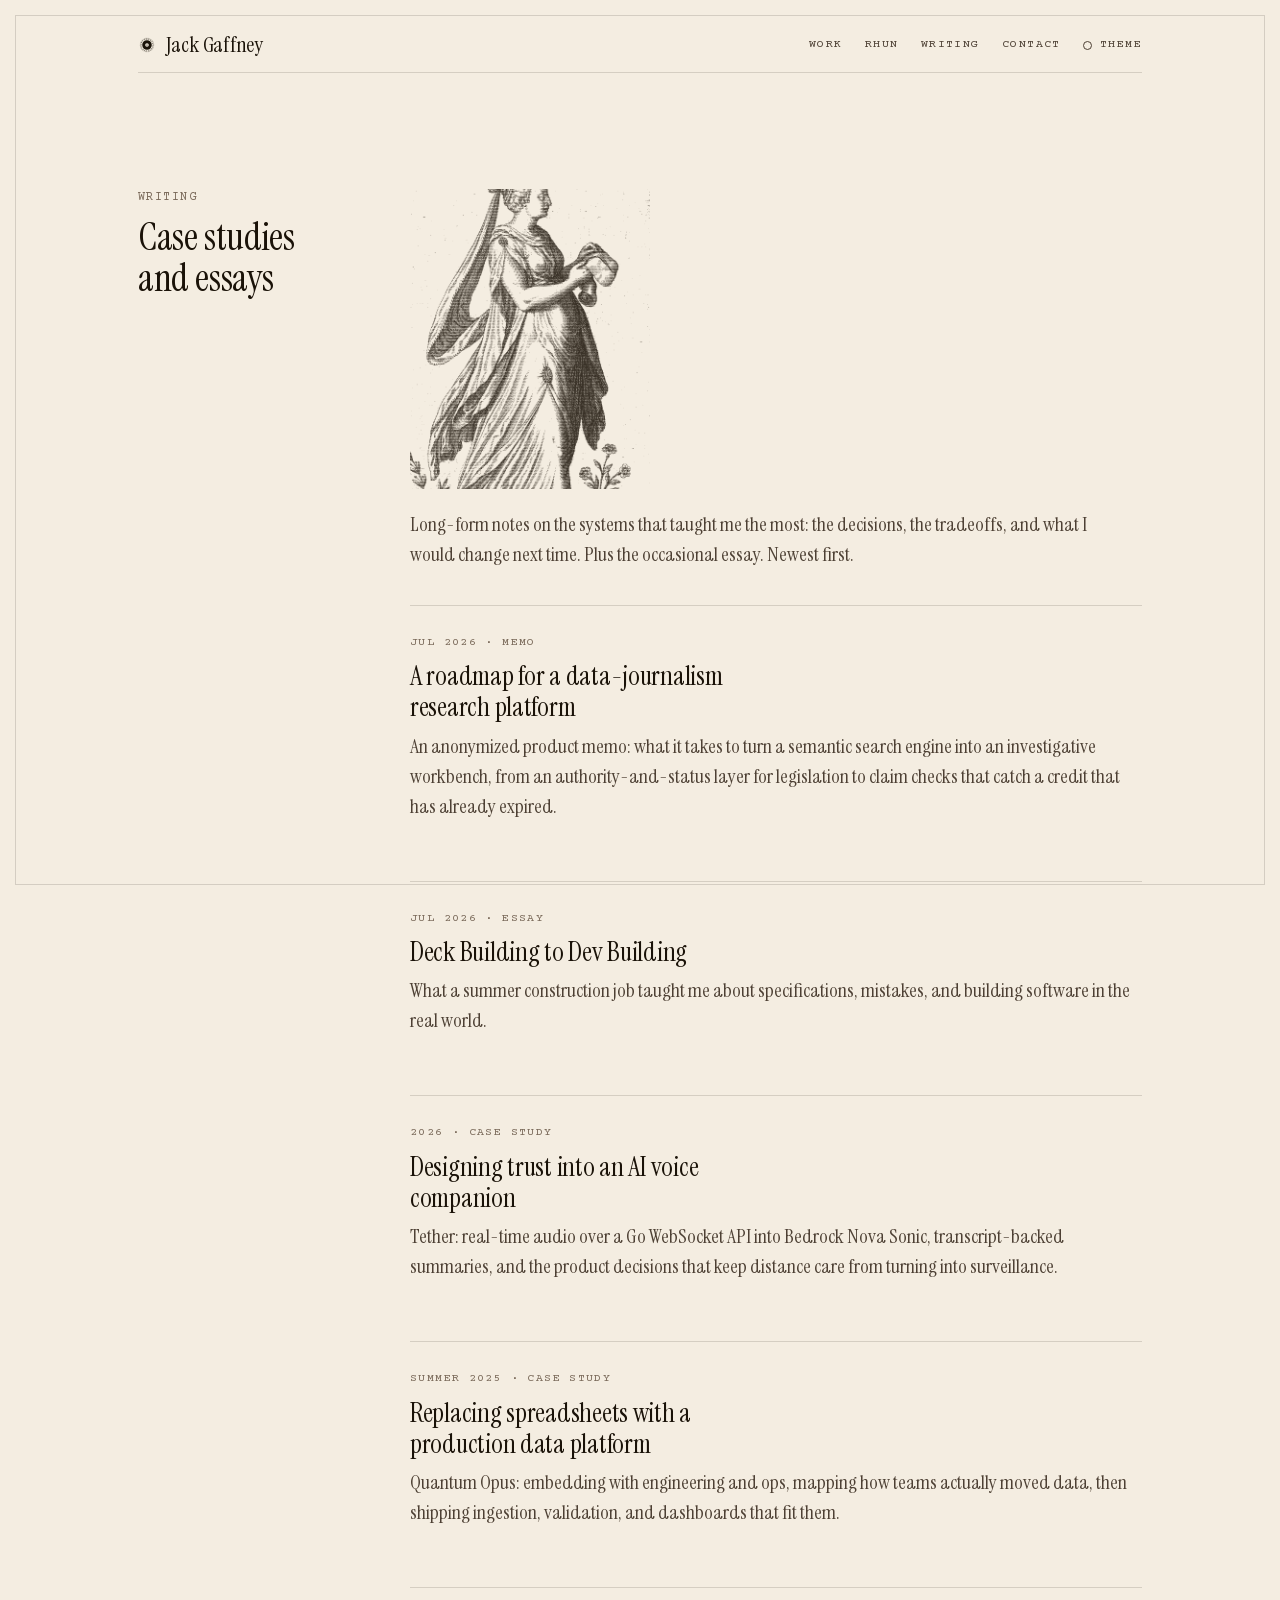
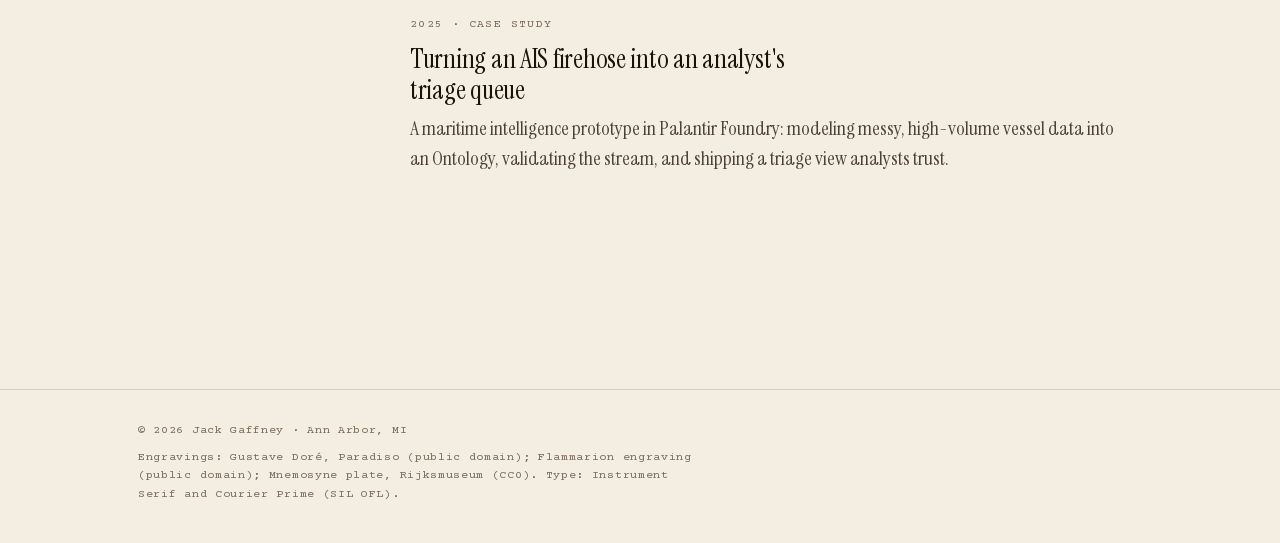
==== commit c4d46869: "Redesign portfolio: paper-and-ink system, engraved plates, Project Rhun page - New design system: se" ====
--- a/writing/index.html
+++ b/writing/index.html
@@ -1,258 +1,75 @@
 <!doctype html>
 <html lang="en">
-    <head>
-        <meta charset="UTF-8" />
-        <meta name="viewport" content="width=device-width, initial-scale=1.0" />
-        <meta name="theme-color" media="(prefers-color-scheme: light)" content="#f4efe6" />
-        <meta name="theme-color" media="(prefers-color-scheme: dark)" content="#0e0d0b" />
-        <meta
-            name="description"
-            content="Writing by Jack Gaffney — engineering case studies, product memos, and essays: Tether, the Quantum Opus data platform, a Foundry maritime prototype, and a data-journalism platform roadmap."
-        />
-        <meta property="og:title" content="Writing — Jack Gaffney" />
-        <meta property="og:description" content="Case studies, product memos, and essays, set as documents: decisions, tradeoffs, and what I'd do differently." />
-        <meta property="og:type" content="website" />
-        <meta property="og:url" content="https://jack-chaudier.github.io/writing/" />
-        <meta property="og:image" content="https://jack-chaudier.github.io/og-image.png" />
-        <meta name="twitter:card" content="summary_large_image" />
-        <meta name="twitter:image" content="https://jack-chaudier.github.io/og-image.png" />
-        <meta name="twitter:site" content="@Jack_Gaffney_" />
-        <meta name="twitter:creator" content="@Jack_Gaffney_" />
-        <meta name="referrer" content="strict-origin-when-cross-origin" />
-        <meta
-            http-equiv="Content-Security-Policy"
-            content="default-src 'self'; base-uri 'self'; connect-src 'self'; font-src 'self' https://fonts.gstatic.com; img-src 'self' data: https:; object-src 'none'; script-src 'self' 'unsafe-inline'; style-src 'self' 'unsafe-inline' https://fonts.googleapis.com;"
-        />
-        <link rel="canonical" href="https://jack-chaudier.github.io/writing/" />
-        <link rel="manifest" href="/manifest.webmanifest" />
-        <title>Writing — Jack Gaffney</title>
-        <script>
-            (function () {
-                const root = document.documentElement;
-                root.classList.add("js");
-                try {
-                    const storedTheme = localStorage.getItem("jg-theme");
-                    const prefersDark = window.matchMedia("(prefers-color-scheme: dark)").matches;
-                    root.setAttribute("data-theme", storedTheme || (prefersDark ? "dark" : "light"));
-                } catch (error) {
-                    root.setAttribute(
-                        "data-theme",
-                        window.matchMedia("(prefers-color-scheme: dark)").matches ? "dark" : "light"
-                    );
-                }
-            })();
-        </script>
-        <link rel="icon" href="/favicon.svg" type="image/svg+xml" />
-        <link rel="alternate icon" href="/favicon.ico" />
-        <link rel="preconnect" href="https://fonts.googleapis.com" />
-        <link rel="preconnect" href="https://fonts.gstatic.com" crossorigin />
-        <link
-            href="https://fonts.googleapis.com/css2?family=Fraunces:ital,opsz,wght,SOFT,WONK@0,9..144,300..700,0,0;1,9..144,300..700,0,0&amp;family=JetBrains+Mono:wght@400;500&amp;display=swap"
-            rel="stylesheet"
-        />
-        <link rel="stylesheet" href="/style.css" />
-    </head>
-    <body>
-        <a href="#main" class="skip-link">Skip to main content</a>
-
-        <!-- ===== icon sprite ===== -->
-        <svg class="sprite" xmlns="http://www.w3.org/2000/svg" aria-hidden="true" focusable="false">
-            <symbol id="i-mail" viewBox="0 0 24 24"><g fill="none" stroke="currentColor" stroke-width="1.6" stroke-linecap="round" stroke-linejoin="round"><rect x="2.6" y="4.8" width="18.8" height="14.4" rx="1.6"/><path d="m3.5 6.3 8.5 6.5 8.5-6.5"/></g></symbol>
-            <symbol id="i-github" viewBox="0 0 24 24"><path fill="currentColor" d="M12 .5C5.73.5.5 5.73.5 12c0 5.08 3.29 9.39 7.86 10.91.58.11.79-.25.79-.5v-1.77c-3.2.7-3.88-1.54-3.88-1.54-.52-1.33-1.28-1.68-1.28-1.68-1.05-.72.08-.7.08-.7 1.16.08 1.77 1.19 1.77 1.19 1.03 1.77 2.7 1.26 3.36.96.1-.75.4-1.26.73-1.55-2.55-.29-5.24-1.28-5.24-5.68 0-1.25.45-2.28 1.18-3.08-.12-.29-.51-1.46.11-3.05 0 0 .96-.31 3.15 1.18a10.9 10.9 0 0 1 5.74 0c2.18-1.49 3.14-1.18 3.14-1.18.63 1.59.24 2.76.12 3.05.74.8 1.18 1.83 1.18 3.08 0 4.41-2.7 5.38-5.26 5.67.41.36.78 1.06.78 2.14v3.17c0 .25.21.61.8.5A11.5 11.5 0 0 0 23.5 12C23.5 5.73 18.27.5 12 .5Z"/></symbol>
-            <symbol id="i-linkedin" viewBox="0 0 24 24"><path fill="currentColor" d="M20.45 20.45h-3.55v-5.57c0-1.33-.03-3.04-1.85-3.04-1.86 0-2.14 1.45-2.14 2.94v5.67H9.35V9h3.41v1.56h.05c.48-.9 1.64-1.85 3.37-1.85 3.6 0 4.27 2.37 4.27 5.46v6.28ZM5.34 7.43a2.06 2.06 0 1 1 0-4.13 2.06 2.06 0 0 1 0 4.13Zm1.78 13.02H3.56V9h3.56v11.45ZM22.22 0H1.77C.79 0 0 .77 0 1.73v20.54C0 23.23.79 24 1.77 24h20.45c.98 0 1.78-.77 1.78-1.73V1.73C24 .77 23.2 0 22.22 0Z"/></symbol>
-            <symbol id="i-x" viewBox="0 0 24 24"><path fill="currentColor" d="M18.24 2.25h3.31l-7.23 8.26 8.5 11.24h-6.68l-5.21-6.82-5.97 6.82H1.65l7.73-8.84L1.25 2.25h6.83l4.71 6.23 5.45-6.23Zm-1.16 17.52h1.83L7.08 4.13H5.12l11.96 15.64Z"/></symbol>
-            <symbol id="i-substack" viewBox="0 0 24 24"><path fill="currentColor" d="M22.54 8.24H1.46V5.4h21.08v2.84ZM1.46 10.81V24L12 18.11 22.54 24V10.81H1.46ZM22.54 0H1.46v2.84h21.08V0Z"/></symbol>
-            <symbol id="i-file" viewBox="0 0 24 24"><g fill="none" stroke="currentColor" stroke-width="1.6" stroke-linecap="round" stroke-linejoin="round"><path d="M13.9 2.8H6.8a1.6 1.6 0 0 0-1.6 1.6v15.2a1.6 1.6 0 0 0 1.6 1.6h10.4a1.6 1.6 0 0 0 1.6-1.6V7.4Z"/><path d="M13.8 2.9v4.6h4.7"/><path d="M8.6 13.2h6.8M8.6 16.6h6.8"/></g></symbol>
-            <symbol id="i-ext" viewBox="0 0 24 24"><g fill="none" stroke="currentColor" stroke-width="1.9" stroke-linecap="round" stroke-linejoin="round"><path d="M7.6 16.4 16.4 7.6"/><path d="M9.4 7.6h7v7"/></g></symbol>
-            <symbol id="i-doc" viewBox="0 0 24 24"><g fill="none" stroke="currentColor" stroke-width="1.6" stroke-linecap="round" stroke-linejoin="round"><path d="M4.6 3.8h14.8v16.4H4.6Z"/><path d="M7.8 8h8.4M7.8 11.6h8.4M7.8 15.2h5.2"/></g></symbol>
-            <symbol id="i-sun" viewBox="0 0 24 24"><g fill="none" stroke="currentColor" stroke-width="1.7" stroke-linecap="round"><circle cx="12" cy="12" r="4.2" fill="currentColor" stroke="none"/><path d="M12 1.8v2.6M12 19.6v2.6M4.8 4.8l1.9 1.9M17.3 17.3l1.9 1.9M1.8 12h2.6M19.6 12h2.6M4.8 19.2l1.9-1.9M17.3 6.7l1.9-1.9"/></g></symbol>
-            <symbol id="i-moon" viewBox="0 0 24 24"><path fill="currentColor" d="M21 13A9 9 0 1 1 11 3a7 7 0 0 0 10 10Z"/></symbol>
-        </svg>
-
-        <div class="shell">
-            <nav class="top" aria-label="Primary">
-                <div class="wordmark">
-                    <a href="/"><b>Jack Gaffney</b></a>
-                    <span class="crumb">/ writing</span>
-                </div>
-                <div class="topnav">
-                    <a href="/">home</a>
-                    <a href="/#work">work</a>
-                    <a href="/writing/" aria-current="page">writing</a>
-                    <a href="/#contact">contact</a>
-                    <button class="theme-toggle" id="themeToggle" type="button" aria-label="Toggle theme" aria-pressed="false">
-                        <svg class="icon sun" aria-hidden="true"><use href="#i-sun" /></svg>
-                        <svg class="icon moon" aria-hidden="true"><use href="#i-moon" /></svg>
-                    </button>
-                </div>
-            </nav>
-
-            <main id="main" class="sheet">
-                <header class="titleblock">
-                    <p class="doc-class">Collected documents · five entries</p>
-                    <h1>Writing</h1>
-                    <p class="title-sub">Case studies, product memos, and essays on the systems I've built.</p>
-                    <p class="byline">
-                        Jack Gaffney
-                        <span class="sep" aria-hidden="true">·</span>
-                        Ann Arbor, Michigan
-                    </p>
-                    <div class="linkrow linkrow--center">
-                        <a class="ilink" href="https://jackgaffney0.substack.com" target="_blank" rel="noopener noreferrer"><svg class="icon" aria-hidden="true"><use href="#i-substack" /></svg><span>substack</span></a>
-                        <a class="ilink" href="https://x.com/Jack_Gaffney_" target="_blank" rel="noopener noreferrer"><svg class="icon" aria-hidden="true"><use href="#i-x" /></svg><span>x</span></a>
-                        <a class="ilink" href="/"><svg class="icon" aria-hidden="true"><use href="#i-doc" /></svg><span>portfolio</span></a>
-                    </div>
-                </header>
-
-                <section class="abstract unnumbered" aria-labelledby="preface-title">
-                    <h2 class="abstract-title" id="preface-title">Preface</h2>
-                    <p>
-                        Three kinds of document live here. <strong>Case studies</strong> take one system
-                        apart: the problem, the decisions and what each one cost, a concrete failure and
-                        its fix, and what I'd do differently. <strong>Memos</strong> are the recommendation
-                        memos I write after evaluating a product. <strong>Essays</strong> are the ones about
-                        how I got here. All hand-set — no CMS, no build step.
-                    </p>
-                </section>
-
-                <section class="unnumbered" aria-labelledby="index-title" id="index">
-                    <h2 class="visually-hidden" id="index-title">Index</h2>
-
-                    <div class="tabs" role="group" aria-label="Filter documents by type" id="writingFilters">
-                        <button class="tab-btn" type="button" data-filter="all" aria-pressed="true">All <span class="count">5</span></button>
-                        <button class="tab-btn" type="button" data-filter="case-study" aria-pressed="false">Case studies <span class="count">3</span></button>
-                        <button class="tab-btn" type="button" data-filter="memo" aria-pressed="false">Memos <span class="count">1</span></button>
-                        <button class="tab-btn" type="button" data-filter="essay" aria-pressed="false">Essays <span class="count">1</span></button>
-                    </div>
-
-                    <ol class="toc-list" id="writingIndex">
-                        <!-- writing:cards (new posts inserted below this line, newest first) -->
-                        <li class="toc-item" data-kind="memo">
-                            <div class="toc-line">
-                                <span class="toc-num">01</span>
-                                <a class="toc-title" href="/writing/research-platform-memo/">Data-journalism research platform roadmap</a>
-                                <span class="toc-fill" aria-hidden="true"></span>
-                                <span class="toc-date">Jul 2026</span>
-                            </div>
-                            <p class="toc-dek">
-                                A product memo written after evaluating a semantic-search platform for
-                                reporters: the authority-and-status layer it's missing, where synthesized
-                                reports drift from the statute, and which datasets would compound its value.
-                            </p>
-                            <p class="toc-meta">
-                                <span class="toc-kind">Memo</span>
-                                <span>Product · data journalism</span>
-                                <a class="ilink" href="/writing/research-platform-memo/"><svg class="icon" aria-hidden="true"><use href="#i-doc" /></svg><span>read memo</span></a>
-                            </p>
-                        </li>
-
-                        <li class="toc-item" data-kind="essay">
-                            <div class="toc-line">
-                                <span class="toc-num">02</span>
-                                <a class="toc-title" href="/writing/deck-building-to-dev-building/">Deck building to dev building</a>
-                                <span class="toc-fill" aria-hidden="true"></span>
-                                <span class="toc-date">Jul 2026</span>
-                            </div>
-                            <p class="toc-dek">
-                                What a summer of building decks in northern Michigan taught me about
-                                specifications, mistakes, and the distance between a project spec and a
-                                real requirement.
-                            </p>
-                            <p class="toc-meta">
-                                <span class="toc-kind">Essay</span>
-                                <span>Charlevoix → Plymouth</span>
-                                <a class="ilink" href="/writing/deck-building-to-dev-building/"><svg class="icon" aria-hidden="true"><use href="#i-doc" /></svg><span>read essay</span></a>
-                                <a class="ilink" href="https://jackgaffney0.substack.com" target="_blank" rel="noopener noreferrer"><svg class="icon" aria-hidden="true"><use href="#i-substack" /></svg><span>substack</span></a>
-                            </p>
-                        </li>
-
-                        <li class="toc-item" data-kind="case-study">
-                            <div class="toc-line">
-                                <span class="toc-num">03</span>
-                                <a class="toc-title" href="/writing/tether/">Designing trust into an AI voice companion</a>
-                                <span class="toc-fill" aria-hidden="true"></span>
-                                <span class="toc-date">May 2026</span>
-                            </div>
-                            <p class="toc-dek">
-                                Tether: real-time audio over a Go WebSocket API into Bedrock Nova Sonic,
-                                transcript-backed summaries, and the product decisions that keep distance
-                                care from turning into surveillance.
-                            </p>
-                            <p class="toc-meta">
-                                <span class="toc-kind">Case study</span>
-                                <span>Go · WebSockets · Bedrock</span>
-                                <a class="ilink" href="/writing/tether/"><svg class="icon" aria-hidden="true"><use href="#i-doc" /></svg><span>read case study</span></a>
-                                <a class="ilink" href="https://tetherai.vercel.app/" target="_blank" rel="noopener noreferrer"><svg class="icon" aria-hidden="true"><use href="#i-ext" /></svg><span>live</span></a>
-                            </p>
-                        </li>
-
-                        <li class="toc-item" data-kind="case-study">
-                            <div class="toc-line">
-                                <span class="toc-num">04</span>
-                                <a class="toc-title" href="/writing/quantum-opus/">Replacing spreadsheets with a production data platform</a>
-                                <span class="toc-fill" aria-hidden="true"></span>
-                                <span class="toc-date">May 2026</span>
-                            </div>
-                            <p class="toc-dek">
-                                Quantum Opus: embedding with engineering and ops, mapping how teams actually
-                                moved data, then shipping ingestion, validation, and dashboards that fit them.
-                            </p>
-                            <p class="toc-meta">
-                                <span class="toc-kind">Case study</span>
-                                <span>Go/Gin · Next.js · PostgreSQL</span>
-                                <a class="ilink" href="/writing/quantum-opus/"><svg class="icon" aria-hidden="true"><use href="#i-doc" /></svg><span>read case study</span></a>
-                            </p>
-                        </li>
-
-                        <li class="toc-item" data-kind="case-study">
-                            <div class="toc-line">
-                                <span class="toc-num">05</span>
-                                <a class="toc-title" href="/writing/maritime/">Turning an AIS firehose into an analyst's triage queue</a>
-                                <span class="toc-fill" aria-hidden="true"></span>
-                                <span class="toc-date">May 2026</span>
-                            </div>
-                            <p class="toc-dek">
-                                A Palantir Foundry prototype: modeling messy, high-volume vessel data into an
-                                Ontology, validating the stream, and shipping a triage view analysts trust.
-                            </p>
-                            <p class="toc-meta">
-                                <span class="toc-kind">Case study</span>
-                                <span>Foundry · PySpark · Ontology</span>
-                                <a class="ilink" href="/writing/maritime/"><svg class="icon" aria-hidden="true"><use href="#i-doc" /></svg><span>read case study</span></a>
-                            </p>
-                        </li>
-                    </ol>
-
-                    <p class="note">
-                        Essays are cross-posted from
-                        <a href="https://jackgaffney0.substack.com" target="_blank" rel="noopener noreferrer">jackgaffney0.substack.com</a>,
-                        where new ones land first.
-                    </p>
-                </section>
-            </main>
-
-            <footer class="colophon" id="contact">
-                <h2>Contact</h2>
-                <p class="looking-for">
-                    Open to new-grad software engineering and forward-deployed / customer-facing
-                    engineering roles. Strongest on AI workflows, internal tools, data platforms, and
-                    real-time voice.
-                </p>
-                <div class="linkrow">
-                    <a class="ilink" href="mailto:jackchaudier@gmail.com"><svg class="icon" aria-hidden="true"><use href="#i-mail" /></svg><span>jackchaudier@gmail.com</span></a>
-                    <a class="ilink" href="https://github.com/jack-chaudier" target="_blank" rel="noopener noreferrer"><svg class="icon" aria-hidden="true"><use href="#i-github" /></svg><span>github.com/jack-chaudier</span></a>
-                    <a class="ilink" href="https://linkedin.com/in/jackgaffney23" target="_blank" rel="noopener noreferrer"><svg class="icon" aria-hidden="true"><use href="#i-linkedin" /></svg><span>in/jackgaffney23</span></a>
-                    <a class="ilink" href="https://x.com/Jack_Gaffney_" target="_blank" rel="noopener noreferrer"><svg class="icon" aria-hidden="true"><use href="#i-x" /></svg><span>@Jack_Gaffney_</span></a>
-                    <a class="ilink" href="https://jackgaffney0.substack.com" target="_blank" rel="noopener noreferrer"><svg class="icon" aria-hidden="true"><use href="#i-substack" /></svg><span>jackgaffney0.substack.com</span></a>
-                    <a class="ilink" href="/jack_gaffney_resume.pdf" target="_blank" rel="noopener noreferrer"><svg class="icon" aria-hidden="true"><use href="#i-file" /></svg><span>résumé.pdf</span></a>
-                </div>
-                <p class="fineprint">
-                    <span>© <span id="year"></span> Jack Gaffney · Ann Arbor, Michigan</span>
-                    <span><a href="/">← back to portfolio</a></span>
-                </p>
-            </footer>
-        </div>
-
-        <script src="/script.js"></script>
-    </body>
+<head>
+<meta charset="utf-8">
+<meta name="viewport" content="width=device-width, initial-scale=1">
+<meta name="theme-color" media="(prefers-color-scheme: light)" content="#f4ede1">
+<meta name="theme-color" media="(prefers-color-scheme: dark)" content="#121110">
+<title>Writing — Jack Gaffney</title>
+<meta name="description" content="Case studies and essays by Jack Gaffney: the decisions, tradeoffs, and architecture behind Tether, the Quantum Opus data platform, a Palantir Foundry maritime prototype, and more.">
+<meta property="og:title" content="Writing — Jack Gaffney">
+<meta property="og:description" content="Long-form engineering notes on the systems I've built: decisions, tradeoffs, and what I'd do differently.">
+<meta property="og:type" content="website">
+<meta property="og:url" content="https://jack-chaudier.github.io/writing/">
+<meta property="og:image" content="https://jack-chaudier.github.io/og-image.png">
+<meta property="og:image:width" content="1200">
+<meta property="og:image:height" content="630">
+<meta name="twitter:card" content="summary_large_image">
+<meta name="twitter:site" content="@jackchaudier">
+<meta http-equiv="Content-Security-Policy" content="default-src 'self'; base-uri 'self'; connect-src 'self'; font-src 'self'; img-src 'self' data:; object-src 'none'; script-src 'self' 'unsafe-inline'; style-src 'self' 'unsafe-inline'; form-action 'none'; frame-ancestors 'none';">
+<link rel="canonical" href="https://jack-chaudier.github.io/writing/">
+<link rel="icon" href="/favicon.ico" sizes="32x32">
+<link rel="icon" href="/favicon.svg" type="image/svg+xml">
+<link rel="apple-touch-icon" href="/apple-touch-icon.png">
+<link rel="manifest" href="/manifest.webmanifest">
+<link rel="preload" href="/fonts/instrument-serif-latin.woff2" as="font" type="font/woff2" crossorigin>
+<link rel="preload" href="/fonts/instrument-serif-italic-latin.woff2" as="font" type="font/woff2" crossorigin>
+<link rel="preload" href="/fonts/courier-prime-latin.woff2" as="font" type="font/woff2" crossorigin>
+<link rel="stylesheet" href="/style.css">
+<script>(function(){var r=document.documentElement;r.classList.add("js");var t=null;try{t=localStorage.getItem("jg-theme")}catch(e){}r.setAttribute("data-theme",t||(window.matchMedia("(prefers-color-scheme: dark)").matches?"dark":"light"))})();</script>
+</head>
+<body>
+<a class="skip-link" href="#main">Skip to content</a>
+<div class="frame" aria-hidden="true"></div>
+<header class="site-head"><nav class="topnav" aria-label="Primary">
+  <a class="wordmark" href="/"><span class="mark" aria-hidden="true"><svg xmlns="http://www.w3.org/2000/svg" viewBox="0 0 64 64" width="64" height="64" fill="none" stroke="currentColor" aria-hidden="true" focusable="false"><circle cx="32" cy="32" r="11.75" stroke-width="10.5"/><circle cx="32" cy="32" r="2.2" fill="currentColor" stroke="none"/><circle cx="32" cy="32" r="21" stroke-width="2.4" stroke-linecap="round" stroke-dasharray="0 6.597" transform="rotate(-90 32 32)"/><circle cx="32" cy="32" r="24" stroke-width="1.2" stroke-linecap="round" stroke-dasharray="0 5.027" transform="rotate(-90 32 32)"/></svg></span><span>Jack Gaffney</span></a>
+  <div class="topnav-links mono"><a href="/#work">Work</a><a href="/rhun/">Rhun</a><a href="/writing/">Writing</a><a href="/#contact">Contact</a>
+  <button class="theme-toggle" id="themeToggle" type="button" aria-label="Toggle color theme" aria-pressed="false">theme</button></div>
+</nav></header>
+<main class="shell" id="main">
+<section class="section">
+<div class="section-head"><p class="eyebrow mono">Writing</p><h1>Case studies and essays</h1></div>
+<div class="plate plate--figure plate--mnemosyne" aria-hidden="true"></div>
+<p class="section-intro">Long-form notes on the systems that taught me the most: the decisions, the tradeoffs, and what I would change next time. Plus the occasional essay. Newest first.</p>
+<!-- writing:cards (new posts inserted below this line, newest first) -->
+<article class="walkthrough-card">
+  <p class="mono">Jul 2026 · Memo</p>
+  <h2><a href="/writing/research-platform-memo/">A roadmap for a data-journalism research platform</a></h2>
+  <p>An anonymized product memo: what it takes to turn a semantic search engine into an investigative workbench, from an authority-and-status layer for legislation to claim checks that catch a credit that has already expired.</p>
+</article>
+<article class="walkthrough-card">
+  <p class="mono">Jul 2026 · Essay</p>
+  <h2><a href="/writing/deck-building/">Deck Building to Dev Building</a></h2>
+  <p>What a summer construction job taught me about specifications, mistakes, and building software in the real world.</p>
+</article>
+<article class="walkthrough-card">
+  <p class="mono">2026 · Case study</p>
+  <h2><a href="/writing/tether/">Designing trust into an AI voice companion</a></h2>
+  <p>Tether: real-time audio over a Go WebSocket API into Bedrock Nova Sonic, transcript-backed summaries, and the product decisions that keep distance care from turning into surveillance.</p>
+</article>
+<article class="walkthrough-card">
+  <p class="mono">Summer 2025 · Case study</p>
+  <h2><a href="/writing/quantum-opus/">Replacing spreadsheets with a production data platform</a></h2>
+  <p>Quantum Opus: embedding with engineering and ops, mapping how teams actually moved data, then shipping ingestion, validation, and dashboards that fit them.</p>
+</article>
+<article class="walkthrough-card">
+  <p class="mono">2025 · Case study</p>
+  <h2><a href="/writing/maritime/">Turning an AIS firehose into an analyst's triage queue</a></h2>
+  <p>A maritime intelligence prototype in Palantir Foundry: modeling messy, high-volume vessel data into an Ontology, validating the stream, and shipping a triage view analysts trust.</p>
+</article>
+</section>
+</main>
+<footer class="site-foot"><div class="shell"><p class="mono">© <span id="year"></span> Jack Gaffney · Ann Arbor, MI</p><p class="footer-credits mono">Engravings: Gustave Doré, Paradiso (public domain); Flammarion engraving (public domain); Mnemosyne plate, Rijksmuseum (CC0). Type: Instrument Serif and Courier Prime (SIL OFL).</p></div></footer>
+<script src="/script.js" defer></script>
+</body>
 </html>
--- a/style.css
+++ b/style.css
@@ -1,1108 +1,1117 @@
-/* ============================================================
-   Jack Gaffney — preprint portfolio
-   Fraunces + JetBrains Mono, warm paper, rust accent.
-   Everything is a document: title block, abstract, numbered
-   sections, booktabs rules, figure/table counters, footnotes.
-   ============================================================ */
+/* ===========================================================================
+   jack-chaudier.github.io — paper and ink.
+
+   One fired accent used sparingly, a hairline frame inset from the viewport,
+   Instrument Serif for display and prose, Courier Prime for everything that
+   labels or counts, and public-domain engravings rendered as CSS masks so they
+   take the ink colour of whichever theme is on.
+
+   Zero build step. Every colour is a token; never hardcode one.
+   ========================================================================= */
+
+/* ── Fonts (self-hosted latin subsets, SIL OFL) ───────────────────────── */
+
+@font-face {
+    font-family: "Instrument Serif";
+    src: url("/fonts/instrument-serif-latin.woff2") format("woff2");
+    font-weight: 400;
+    font-style: normal;
+    font-display: swap;
+}
+@font-face {
+    font-family: "Instrument Serif";
+    src: url("/fonts/instrument-serif-italic-latin.woff2") format("woff2");
+    font-weight: 400;
+    font-style: italic;
+    font-display: swap;
+}
+@font-face {
+    font-family: "Courier Prime";
+    src: url("/fonts/courier-prime-latin.woff2") format("woff2");
+    font-weight: 400;
+    font-style: normal;
+    font-display: swap;
+}
+@font-face {
+    font-family: "Courier Prime";
+    src: url("/fonts/courier-prime-bold-latin.woff2") format("woff2");
+    font-weight: 700;
+    font-style: normal;
+    font-display: swap;
+}
+@font-face {
+    font-family: "Courier Prime";
+    src: url("/fonts/courier-prime-italic-latin.woff2") format("woff2");
+    font-weight: 400;
+    font-style: italic;
+    font-display: swap;
+}
+
+/* ── Tokens ─────────────────────────────────────────────────────────────── */
 
 :root {
-    --bg: #f4efe6;
-    --bg-2: #ece5d7;
-    --ink: #1a1714;
-    --ink-2: #55493b;
-    --ink-3: #756751;
-    --rule: #1a171422;
-    --accent: #b8542b;
-    --serif: "Fraunces", Georgia, "Times New Roman", serif;
-    --mono: "JetBrains Mono", ui-monospace, SFMono-Regular, Menlo, Consolas, monospace;
-    /* derived: heavier rules for booktabs-style tables and figures */
-    --rule-2: color-mix(in srgb, var(--ink) 32%, transparent);
-    --accent-soft: color-mix(in srgb, var(--accent) 45%, transparent);
-    --wash: color-mix(in srgb, var(--bg-2) 55%, transparent);
-    color-scheme: light dark;
+    --bg: #f4ede1;
+    --bg-2: #ece3d3;
+    --ink: #1a1208;
+    --ink-2: #4d4034;
+    --ink-3: #7a6a5a;
+    --accent: #c8440f;
+    --accent-2: #a92f06;
+    --rule: rgba(26, 18, 8, 0.14);
+    --rule-2: rgba(26, 18, 8, 0.08);
+
+    --serif: "Instrument Serif", "Iowan Old Style", Georgia, "Times New Roman", serif;
+    --mono: "Courier Prime", ui-monospace, "SF Mono", Menlo, Consolas, monospace;
+    /* Body prose. Instrument Serif is a display face; it holds up at >= 1.2rem
+       on a measure <= 72ch. Swap this token for Georgia if that ever changes. */
+    --text: var(--serif);
+    --text-size: 1.25rem;
+
+    --measure: 72ch;
+    --shell: 1100px;
+    --gutter: clamp(1.25rem, 4vw, 3rem);
+    --inset: clamp(8px, 1.2vw, 18px);
+    --corner: 2px;
+    --ease: cubic-bezier(0.22, 0.61, 0.36, 1);
+    --section: clamp(3.25rem, 7vw, 5.5rem);
+
+    /* plate opacities per theme */
+    --plate-opacity: 0.85;
+    --plate-band-opacity: 0.17;
+
+    color-scheme: light;
     accent-color: var(--accent);
 }
 
-html[data-theme="dark"] {
-    --bg: #0e0d0b;
-    --bg-2: #17150f;
-    --ink: #f1ebdc;
-    --ink-2: #b8ae96;
-    --ink-3: #8a7e64;
-    --rule: #f1ebdc22;
-    --accent: #e08a5c;
-}
-
-* { box-sizing: border-box; }
-html, body { margin: 0; padding: 0; }
-html { scroll-behavior: smooth; }
+[data-theme="dark"] {
+    --bg: #121110;
+    --bg-2: #1a1816;
+    --ink: #ece3d4;
+    --ink-2: #b9ad9c;
+    --ink-3: #877a6b;
+    --accent: #f06a2e;
+    --accent-2: #f5906a;
+    --rule: rgba(236, 227, 212, 0.16);
+    --rule-2: rgba(236, 227, 212, 0.08);
+    --plate-opacity: 0.8;
+    --plate-band-opacity: 0.13;
+    color-scheme: dark;
+}
+
+/* ── Reset ──────────────────────────────────────────────────────────────── */
+
+*, *::before, *::after { box-sizing: border-box; }
+
+html {
+    -webkit-text-size-adjust: 100%;
+    scroll-behavior: smooth;
+    scroll-padding-top: 2rem;
+    /* the hero plate bleeds past the shell on purpose; never let it scroll */
+    overflow-x: clip;
+}
 
 body {
+    margin: 0;
+    min-height: 100dvh;
     background: var(--bg);
     color: var(--ink);
-    font-family: var(--serif);
-    font-optical-sizing: auto;
-    font-variation-settings: "opsz" 14;
-    font-weight: 400;
-    font-size: 17px;
-    line-height: 1.6;
+    font-family: var(--text);
+    font-size: var(--text-size);
+    line-height: 1.5;
+    font-synthesis-weight: none;
     -webkit-font-smoothing: antialiased;
     -moz-osx-font-smoothing: grayscale;
     text-rendering: optimizeLegibility;
-    transition: background .3s ease, color .3s ease;
-    min-height: 100dvh;
+    overflow-x: clip;
+    transition: background-color 0.6s var(--ease), color 0.6s var(--ease);
+}
+
+h1, h2, h3, h4, p, ul, ol, li, figure, blockquote, dl, dd { margin: 0; }
+img, svg { display: block; max-width: 100%; }
+button { font: inherit; color: inherit; background: none; border: 0; padding: 0; cursor: pointer; }
+hr { border: 0; border-top: 1px solid var(--rule); margin: 0; }
+code, kbd, samp { font-family: var(--mono); font-size: 0.85em; }
+strong, b { font-weight: 400; font-style: italic; }
+.mono strong, .mono b, .caps strong { font-style: normal; font-weight: 700; }
+
+::selection { background: var(--accent); color: var(--bg); }
+
+:focus-visible {
+    outline: 2px solid var(--accent);
+    outline-offset: 3px;
+    border-radius: var(--corner);
 }
 
 @media (prefers-reduced-motion: reduce) {
     html { scroll-behavior: auto; }
     *, *::before, *::after {
-        animation-duration: .01ms !important;
+        transition-duration: 0.01ms !important;
+        animation-duration: 0.01ms !important;
         animation-iteration-count: 1 !important;
-        transition-duration: .01ms !important;
     }
 }
 
-::selection { background: var(--accent); color: var(--bg); }
-
-/* anchors clear the sticky rule */
-[id] { scroll-margin-top: 76px; }
-
-/* =============== A11Y =============== */
-.skip-link {
-    position: absolute;
-    top: -40px;
-    left: 12px;
-    padding: 8px 14px;
-    background: var(--ink);
-    color: var(--bg);
-    font-family: var(--mono);
-    font-size: 13px;
-    border-radius: 3px;
-    z-index: 200;
-    transition: top .2s;
-}
-.skip-link:focus { top: 12px; outline: 2px solid var(--accent); outline-offset: 2px; }
-:focus-visible { outline: 2px solid var(--accent); outline-offset: 3px; }
-.visually-hidden {
-    position: absolute;
-    width: 1px; height: 1px;
-    margin: -1px; padding: 0;
-    overflow: hidden;
-    clip-path: inset(50%);
-    white-space: nowrap;
-}
-
-/* =============== BASE =============== */
-.mono { font-family: var(--mono); font-size: .78em; letter-spacing: .02em; }
-.caps {
+/* ── Registers ──────────────────────────────────────────────────────────── */
+
+.mono {
+    font-family: var(--mono);
+    font-size: 0.78rem;
+    line-height: 1.6;
+    letter-spacing: 0.04em;
+}
+.caps,
+.eyebrow {
+    font-family: var(--mono);
+    font-size: 0.74rem;
+    font-weight: 400;
+    line-height: 1.6;
+    letter-spacing: 0.12em;
     text-transform: uppercase;
-    letter-spacing: .14em;
-    font-size: .7rem;
-    font-weight: 500;
-    font-family: var(--mono);
-}
+    color: var(--ink-3);
+}
+.eyebrow { display: block; }
 
 a {
     color: inherit;
     text-decoration: none;
     border-bottom: 1px solid var(--rule);
-    transition: border-color .2s, color .2s;
-}
-a:hover, a:focus-visible { color: var(--accent); border-color: var(--accent); }
-
-em { font-style: italic; }
-hr { border: 0; border-top: 1px solid var(--rule); margin: 0; }
-
-/* double rule — the \hrule pair under a LaTeX title block */
-.rule-double { border: 0; border-top: 3px double var(--rule-2); }
-
-/* spacing utilities (used sparingly, so blocks stay declarative) */
-.mt-md { margin-top: 22px; }
-.mt-lg { margin-top: 34px; }
-
-/* =============== ICONS =============== */
-.sprite { position: absolute; width: 0; height: 0; overflow: hidden; }
-.icon {
-    width: 1em;
-    height: 1em;
-    flex: none;
-    vertical-align: -.13em;
-}
-.icon--sm { width: .85em; height: .85em; }
-
-/* icon + label link, used in every link row */
-.ilink {
+    transition: color 0.2s var(--ease), border-color 0.2s var(--ease);
+}
+a:hover, a:focus-visible { color: var(--accent); border-bottom-color: var(--accent); }
+a:focus-visible { border-bottom-color: transparent; }
+
+/* ── The frame ──────────────────────────────────────────────────────────── */
+
+.frame {
+    position: fixed;
+    inset: var(--inset);
+    border: 1px solid var(--rule);
+    pointer-events: none;
+    z-index: 40;
+}
+
+/* ── A11y ───────────────────────────────────────────────────────────────── */
+
+.skip-link {
+    position: absolute;
+    left: calc(var(--inset) + 1rem);
+    top: -100px;
+    z-index: 50;
+    padding: 0.6rem 1rem;
+    background: var(--ink);
+    color: var(--bg);
+    font-family: var(--mono);
+    font-size: 0.74rem;
+    letter-spacing: 0.12em;
+    text-transform: uppercase;
+    border: 0;
+    border-radius: var(--corner);
+}
+.skip-link:focus { top: calc(var(--inset) + 1rem); outline-offset: 2px; }
+
+.sr-only {
+    position: absolute;
+    width: 1px; height: 1px;
+    overflow: hidden;
+    clip-path: inset(50%);
+    white-space: nowrap;
+}
+
+/* ── Layout ─────────────────────────────────────────────────────────────── */
+
+.shell {
+    width: 100%;
+    max-width: var(--shell);
+    margin-inline: auto;
+    padding-inline: var(--gutter);
+}
+main.shell { padding-bottom: var(--section); }
+
+.prose,
+.desc,
+.lede,
+.dek,
+.detail,
+.section-intro,
+.walkthrough-intro { max-width: var(--measure); }
+
+/* ── Site head ──────────────────────────────────────────────────────────── */
+
+.site-head {
+    width: 100%;
+    max-width: var(--shell);
+    margin-inline: auto;
+    padding-inline: var(--gutter);
+    padding-top: calc(var(--inset) + 1.1rem);
+    padding-bottom: 0.9rem;
+}
+.topnav {
+    display: flex;
+    align-items: center;
+    justify-content: space-between;
+    gap: 1rem 1.5rem;
+    flex-wrap: wrap;
+    padding-bottom: 0.9rem;
+    border-bottom: 1px solid var(--rule);
+}
+.wordmark {
     display: inline-flex;
     align-items: center;
-    gap: 7px;
-    font-family: var(--mono);
-    font-size: 12px;
-    letter-spacing: .01em;
-    color: var(--ink-2);
-    border-bottom: 1px solid transparent;
-    padding-bottom: 1px;
-}
-.ilink .icon { color: var(--ink-3); transition: color .2s; }
-.ilink:hover, .ilink:focus-visible { color: var(--accent); border-bottom-color: var(--accent-soft); }
-.ilink:hover .icon, .ilink:focus-visible .icon { color: var(--accent); }
-
-.linkrow {
+    gap: 0.6rem;
+    border: 0;
+    font-family: var(--serif);
+    font-size: 1.35rem;
+    line-height: 1;
+    letter-spacing: -0.01em;
+    color: var(--ink);
+}
+.wordmark:hover, .wordmark:focus-visible { color: var(--ink); }
+.wordmark:hover .mark { color: var(--accent); }
+.mark {
+    display: inline-flex;
+    width: 18px;
+    height: 18px;
+    flex: none;
+    color: var(--ink);
+    transition: color 0.2s var(--ease);
+}
+.mark svg { width: 100%; height: 100%; }
+.mark img { width: 100%; height: 100%; }
+
+.topnav-links {
+    display: flex;
+    align-items: center;
+    gap: 0.25rem 1.4rem;
+    flex-wrap: wrap;
+    text-transform: uppercase;
+    letter-spacing: 0.12em;
+    font-size: 0.72rem;
+}
+.topnav-links a {
+    border: 0;
+    color: var(--ink-2);
+    padding-block: 0.2rem;
+}
+.topnav-links a:hover, .topnav-links a:focus-visible { color: var(--accent); }
+.topnav-links a[aria-current="page"] { color: var(--ink); }
+
+.theme-toggle {
+    display: inline-flex;
+    align-items: center;
+    gap: 0.5rem;
+    font-family: var(--mono);
+    font-size: 0.72rem;
+    letter-spacing: 0.12em;
+    text-transform: uppercase;
+    color: var(--ink-2);
+    padding: 0.2rem 0;
+    transition: color 0.2s var(--ease);
+}
+.theme-toggle::before {
+    content: "";
+    width: 9px;
+    height: 9px;
+    border-radius: 50%;
+    border: 1px solid currentColor;
+    background: transparent;
+    transition: background-color 0.2s var(--ease);
+}
+[data-theme="dark"] .theme-toggle::before { background: currentColor; }
+.theme-toggle:hover, .theme-toggle:focus-visible { color: var(--accent); }
+
+/* ── Plates (engravings as ink-coloured masks) ───────────────────────────
+   The WebP masks carry alpha = 255 where the original plate was light. Dark
+   theme: light dots on dark ground, so the mask is used directly. Light theme:
+   ink where the plate was dark, so the mask is inverted via mask-composite. */
+
+.plate {
+    --plate: none;
+    position: relative;
+    background: var(--ink);
+    opacity: var(--plate-opacity);
+    pointer-events: none;
+    -webkit-mask-repeat: no-repeat;
+    mask-repeat: no-repeat;
+    -webkit-mask-size: cover;
+    mask-size: cover;
+    -webkit-mask-position: 50% 38%;
+    mask-position: 50% 38%;
+    -webkit-mask-image: linear-gradient(#000, #000), var(--plate);
+    mask-image: linear-gradient(#000, #000), var(--plate);
+    -webkit-mask-composite: xor;
+    mask-composite: exclude;
+    transition: background-color 0.6s var(--ease);
+}
+[data-theme="dark"] .plate {
+    -webkit-mask-image: var(--plate);
+    mask-image: var(--plate);
+    -webkit-mask-composite: source-over;
+    mask-composite: add;
+}
+.plate--empyrean { --plate: url("/art/empyrean.webp"); }
+.plate--firmament { --plate: url("/art/firmament.webp"); }
+.plate--mnemosyne { --plate: url("/art/mnemosyne.webp"); }
+.plate--ninth-heaven { --plate: url("/art/ninth-heaven.webp"); }
+.plate--babel { --plate: url("/art/babel.webp"); }
+
+/* hero plate: right column, bleeds to the frame's inner right edge */
+.plate--hero {
+    width: 100%;
+    aspect-ratio: 1600 / 1974;
+    max-height: min(78vh, 760px);
+    -webkit-mask-position: 50% 38%;
+    mask-position: 50% 38%;
+}
+
+/* band: a low-opacity wash behind a section's head */
+.plate--band {
+    position: absolute;
+    inset: 0;
+    z-index: 0;
+    opacity: var(--plate-band-opacity);
+    -webkit-mask-size: cover;
+    mask-size: cover;
+    -webkit-mask-position: 50% 30%;
+    mask-position: 50% 30%;
+}
+
+/* figure: a small standing plate beside a list */
+.plate--figure {
+    width: 100%;
+    max-width: 15rem;
+    aspect-ratio: 4 / 5;
+    -webkit-mask-position: 50% 20%;
+    mask-position: 50% 20%;
+}
+
+/* ── Sections ───────────────────────────────────────────────────────────── */
+
+/* A section is a head column on the left and everything else on the right.
+   The head floats so any number of body children (a single .section-body, or
+   flat h2/p/ul/callouts as on /rhun/) flow beside it without the head's
+   height creating a gap. */
+.section {
+    --head-w: 13rem;
+    --head-gap: clamp(2rem, 5vw, 4.5rem);
+    position: relative;
+    display: flow-root;
+    padding-block: var(--section);
+    border-top: 1px solid var(--rule);
+}
+.section > .section-head {
+    float: left;
+    width: var(--head-w);
+    margin-right: var(--head-gap);
+}
+.section > :not(.section-head):not(.plate--band) {
+    margin-left: calc(var(--head-w) + var(--head-gap));
+    min-width: 0;
+}
+.section > :not(.section-head):not(.plate--band) + :not(.section-head):not(.plate--band) { margin-top: 1.25rem; }
+.section--full > .section-head { float: none; width: auto; margin-right: 0; margin-bottom: 1.5rem; }
+.section--full > :not(.section-head):not(.plate--band) { margin-left: 0; }
+
+.section-head { display: grid; gap: 0.6rem; align-content: start; }
+.section-head h1,
+.section-head h2,
+h2.display {
+    font-family: var(--serif);
+    font-weight: 400;
+    font-size: clamp(1.75rem, 3vw, 2.5rem);
+    line-height: 1.05;
+    letter-spacing: -0.01em;
+}
+.section-head .dek {
+    color: var(--ink-2);
+    font-size: 1.1rem;
+    line-height: 1.4;
+    margin-top: 0.4rem;
+}
+h2 em, h1 em { font-style: italic; }
+.section-intro,
+.walkthrough-intro {
+    color: var(--ink-2);
+    margin-bottom: clamp(1.5rem, 3vw, 2.25rem);
+}
+.walkthrough-intro p { margin: 0; }
+
+/* Flat prose set directly in a section (as on /rhun/). */
+.section > h2 {
+    font-family: var(--serif);
+    font-weight: 400;
+    font-size: clamp(1.5rem, 2.4vw, 1.9rem);
+    line-height: 1.1;
+    letter-spacing: -0.01em;
+    max-width: var(--measure);
+}
+.section > :not(.section-head):not(.plate--band) + h2 { margin-top: 2.5rem; }
+.section > h2 + * { margin-top: 0.9rem; }
+.section > p,
+.section > ul,
+.section > ol { color: var(--ink-2); max-width: var(--measure); }
+.section > ul,
+.section > ol { padding-left: 1.25rem; }
+.section > ul li + li,
+.section > ol li + li { margin-top: 0.4rem; }
+.section li::marker { color: var(--ink-3); }
+.section > .case-callout { max-width: var(--measure); }
+
+/* A section carrying a band: the band sits behind the head area only, capped
+   in height and faded into the paper before the body column, so prose always
+   sits on plain ground. */
+.section:has(> .plate--band) { isolation: isolate; }
+.section:has(> .plate--band) > :not(.plate--band) { position: relative; z-index: 1; }
+.section > .plate--band { bottom: auto; height: min(100%, 34rem); }
+.section:has(> .plate--band)::after {
+    content: "";
+    position: absolute;
+    inset: 0;
+    bottom: auto;
+    height: min(100%, 34rem);
+    z-index: 0;
+    pointer-events: none;
+    background:
+        linear-gradient(90deg, transparent 0%, transparent 18%, var(--bg) 42%),
+        linear-gradient(180deg, var(--bg) 0%, transparent 18%, transparent 78%, var(--bg) 100%);
+}
+
+/* ── Hero ───────────────────────────────────────────────────────────────── */
+
+.hero {
+    position: relative;
+    display: grid;
+    grid-template-columns: minmax(0, 7fr) minmax(0, 5fr);
+    column-gap: clamp(2rem, 5vw, 4.5rem);
+    align-items: center;
+    padding-block: clamp(2.5rem, 6vw, 4.5rem) clamp(2.5rem, 6vw, 4.5rem);
+}
+.hero-copy { min-width: 0; }
+.hero .eyebrow { margin-bottom: clamp(1.25rem, 3vw, 2rem); }
+.hero h1 {
+    font-family: var(--serif);
+    font-weight: 400;
+    font-size: clamp(2.6rem, 6vw, 4.75rem);
+    line-height: 0.95;
+    letter-spacing: -0.01em;
+    max-width: 14ch;
+    margin-bottom: clamp(1rem, 2vw, 1.5rem);
+}
+.hero .role {
+    font-size: clamp(1.3rem, 2vw, 1.6rem);
+    line-height: 1.3;
+    max-width: 30ch;
+    margin-bottom: clamp(1.25rem, 3vw, 2rem);
+}
+.hero .role em { color: var(--accent); }
+.hero .lede {
+    color: var(--ink-2);
+    max-width: 52ch;
+}
+.hero-meta {
     display: flex;
     flex-wrap: wrap;
-    gap: 10px 22px;
+    gap: 0.5rem 1.4rem;
+    margin-top: clamp(1.5rem, 3vw, 2.25rem);
+    color: var(--ink-3);
+}
+.hero-meta a { color: var(--ink-2); }
+.hero-meta a:hover { color: var(--accent); }
+
+.hero-plate {
+    align-self: stretch;
+    display: flex;
     align-items: center;
-}
-.linkrow--center { justify-content: center; }
-
-/* =============== LAYOUT =============== */
-.shell {
-    max-width: 880px;
-    margin: 0 auto;
-    padding: 0 24px;
-}
-
-/* =============== TOP BAR (tabs) =============== */
-.top {
-    position: sticky;
-    top: 0;
-    z-index: 60;
-    display: flex;
-    align-items: baseline;
-    justify-content: space-between;
-    gap: 12px 20px;
-    flex-wrap: wrap;
-    padding: 14px 0 10px;
-    background: var(--bg);
-    border-bottom: 1px solid var(--rule);
-}
-.wordmark {
-    display: flex;
-    align-items: baseline;
-    gap: 8px;
-    font-size: 16px;
-}
-.wordmark a, .wordmark b { border: 0; font-weight: 500; }
-.wordmark .crumb { color: var(--ink-3); font-family: var(--mono); font-size: 11.5px; }
-
-.topnav {
-    display: flex;
-    align-items: baseline;
-    gap: 4px;
-    flex-wrap: wrap;
-    margin-bottom: -11px; /* sit the active underline on the bar rule */
-}
-.topnav a {
-    border: 0;
-    border-bottom: 2px solid transparent;
+    /* out past the shell padding and the centring margin, stopping at the frame */
+    margin-right: calc(-1 * (var(--gutter) + max(0px, (100vw - var(--shell)) / 2)) + var(--inset) + 1px);
+}
+.hero-plate .plate { height: 100%; }
+
+/* ── Now ────────────────────────────────────────────────────────────────── */
+
+.now p { max-width: var(--measure); }
+.now p + p { margin-top: 0.75rem; }
+
+/* ── Project Rhun teaser ────────────────────────────────────────────────── */
+
+.rhun-teaser .plate--band {
+    -webkit-mask-size: 150% auto;
+    mask-size: 150% auto;
+    -webkit-mask-position: 58% 28%;
+    mask-position: 58% 28%;
+}
+/* The first section on a page sits under the nav rule: no second rule, extra air. */
+main.shell > .section:first-child {
+    border-top: 0;
+    padding-top: calc(var(--section) * 1.15);
+}
+.rhun-copy { max-width: var(--measure); }
+.rhun-copy p + p { margin-top: 0.75rem; }
+.rhun-cta {
+    display: inline-block;
+    margin-top: 1.5rem;
+    font-family: var(--mono);
+    font-size: 0.78rem;
+    letter-spacing: 0.08em;
+    color: var(--ink);
+}
+.rhun-cta:hover { color: var(--accent); }
+
+/* Generic Rhun page components (used by /rhun/): a quiet panel and a list of
+   numbered principles. */
+.rhun-panel {
+    border: 1px solid var(--rule);
+    background: var(--bg-2);
+    border-radius: var(--corner);
+    padding: clamp(1.25rem, 3vw, 2rem);
+    max-width: var(--measure);
+}
+.rhun-panel .caps { display: block; margin-bottom: 0.6rem; }
+.rhun-panel p + p { margin-top: 0.75rem; }
+.rhun-list { list-style: none; padding: 0; counter-reset: rhun; max-width: var(--measure); }
+.rhun-list > li {
+    counter-increment: rhun;
+    display: grid;
+    grid-template-columns: 3rem minmax(0, 1fr);
+    column-gap: 1rem;
+    row-gap: 0;
+    padding-block: 1.1rem;
+    border-top: 1px solid var(--rule);
+}
+.rhun-list > li > * { grid-column: 2; min-width: 0; }
+.rhun-list > li > * + * { margin-top: 0.3rem; }
+.rhun-list > li:last-child { border-bottom: 1px solid var(--rule); }
+.rhun-list > li::before {
+    content: counter(rhun, decimal-leading-zero);
+    grid-column: 1;
+    grid-row: 1;
+    font-family: var(--mono);
+    font-size: 0.74rem;
+    letter-spacing: 0.12em;
     color: var(--ink-3);
-    font-family: var(--mono);
-    font-size: 12px;
-    letter-spacing: .02em;
-    padding: 6px 9px 8px;
-}
-.topnav a:hover, .topnav a:focus-visible { color: var(--accent); }
-.topnav a[aria-current="page"] { color: var(--ink); border-bottom-color: var(--accent); }
-
-/* theme toggle — a quiet glyph button, not a switch */
-.theme-toggle {
-    margin-left: 8px;
-    align-self: center;
-    display: inline-flex;
-    align-items: center;
-    justify-content: center;
-    width: 28px; height: 28px;
-    padding: 0;
-    background: none;
-    border: 1px solid transparent;
-    border-radius: 3px;
+    padding-top: 0.45rem;
+}
+.rhun-list h3 { font-weight: 400; font-size: 1.4rem; line-height: 1.15; margin-bottom: 0.3rem; }
+.rhun-list p { color: var(--ink-2); }
+.section > .rhun-panel + *,
+.section > .case-callout + * { margin-top: 1.75rem; }
+.rhun-status {
+    font-family: var(--mono);
+    font-size: 0.74rem;
+    letter-spacing: 0.12em;
+    text-transform: uppercase;
+    color: var(--accent);
+}
+
+/* ── Selected work ──────────────────────────────────────────────────────── */
+
+.feature {
+    padding-block: clamp(1.5rem, 3vw, 2.25rem);
+    border-top: 1px solid var(--rule);
+}
+.feature:first-of-type { border-top: 0; padding-top: 0; }
+.feature-meta {
+    font-family: var(--mono);
+    font-size: 0.72rem;
+    letter-spacing: 0.12em;
+    text-transform: uppercase;
     color: var(--ink-3);
-    cursor: pointer;
-    font-size: 14px;
-    transition: color .2s, border-color .2s;
-}
-.theme-toggle:hover, .theme-toggle:focus-visible { color: var(--accent); border-color: var(--rule); }
-html[data-theme="light"] .theme-toggle .moon,
-html[data-theme="dark"] .theme-toggle .sun { display: none; }
-
-/* =============== TITLE BLOCK (\maketitle) =============== */
-.titleblock {
-    text-align: center;
-    padding: 52px 0 30px;
-    border-bottom: 3px double var(--rule-2);
-}
-.titleblock .doc-class {
-    font-family: var(--mono);
-    font-size: 10.5px;
-    text-transform: uppercase;
-    letter-spacing: .2em;
-    color: var(--ink-3);
-    margin: 0 0 20px;
-}
-.titleblock h1 {
+    margin-bottom: 0.6rem;
+}
+.feature h3 {
     font-family: var(--serif);
     font-weight: 400;
-    font-variation-settings: "opsz" 144;
-    font-size: clamp(38px, 7vw, 62px);
-    line-height: 1.04;
-    letter-spacing: -.025em;
-    margin: 0;
-}
-.titleblock .title-sub {
+    font-size: clamp(1.5rem, 2.4vw, 1.9rem);
+    line-height: 1.1;
+    letter-spacing: -0.01em;
+    margin-bottom: 0.4rem;
+}
+.feature h3 a { border: 0; }
+.feature h3 a:hover { color: var(--accent); }
+.feature .subtitle {
     font-style: italic;
     color: var(--ink-2);
-    font-size: clamp(17px, 2.2vw, 20px);
-    margin: 12px auto 0;
-    max-width: 42ch;
-}
-.titleblock .byline {
-    font-family: var(--mono);
-    font-size: 12px;
-    color: var(--ink-3);
-    margin: 20px 0 0;
-    line-height: 1.7;
-}
-.titleblock .byline .sep { opacity: .5; padding: 0 6px; }
-.titleblock .linkrow { margin-top: 20px; }
-
-/* =============== ABSTRACT =============== */
-.abstract {
-    max-width: 60ch;
-    margin: 34px auto 0;
-}
-.abstract-title {
-    font-family: var(--mono);
-    font-size: 10.5px;
-    text-transform: uppercase;
-    letter-spacing: .2em;
-    font-weight: 500;
-    color: var(--ink-3);
-    text-align: center;
-    margin: 0 0 12px;
-}
-.abstract p {
-    margin: 0 0 12px;
-    font-size: 16.5px;
-    line-height: 1.62;
-    color: var(--ink-2);
-    text-align: justify;
-    text-wrap: pretty;
-    hyphens: auto;
-}
-.abstract p:last-child { margin-bottom: 0; }
-.abstract strong { color: var(--ink); font-weight: 600; }
-
-/* =============== SECTIONS + NUMBERING =============== */
-.sheet { counter-reset: section figure table; }
-.sheet > section {
-    counter-increment: section;
-    padding: 44px 0;
-    border-bottom: 1px solid var(--rule);
-}
-.sheet > section:last-of-type { border-bottom: 0; }
-/* abstract, author plate, notes: no number, no section chrome */
-.sheet > section.unnumbered {
-    counter-increment: none;
-    border-bottom: 0;
-    padding: 0;
-}
-.sheet > section > h2,
-.doc-body > section > h2 {
-    font-family: var(--serif);
-    font-weight: 500;
-    font-variation-settings: "opsz" 72;
-    font-size: clamp(21px, 2.4vw, 25px);
-    letter-spacing: -.015em;
-    line-height: 1.15;
-    margin: 0 0 10px;
-}
-.sheet > section > h2::before,
-.doc-body > section > h2::before {
-    content: counter(section) "\2002";
-    color: var(--ink-3);
-    font-weight: 400;
-}
-.section-intro {
-    color: var(--ink-2);
-    max-width: 64ch;
-    margin: 0 0 26px;
-    font-size: 16px;
-}
-
-/* =============== ENTRIES (selected work) =============== */
-.entry {
-    padding: 22px 0;
-    border-top: 1px solid var(--rule);
-}
-.entry:first-of-type { border-top: 1px solid var(--rule-2); }
-.entry-head {
-    display: flex;
-    align-items: baseline;
-    justify-content: space-between;
-    gap: 8px 20px;
-    flex-wrap: wrap;
-}
-.entry h3 {
-    font-family: var(--serif);
-    font-weight: 500;
-    font-variation-settings: "opsz" 96;
-    font-size: 21px;
-    letter-spacing: -.015em;
-    line-height: 1.2;
-    margin: 0;
-}
-.entry h3 a { border: 0; }
-.entry .entry-tag {
-    font-family: var(--mono);
-    font-size: 11px;
-    color: var(--ink-3);
-    letter-spacing: .02em;
-}
-.entry .subtitle {
-    font-style: italic;
-    color: var(--ink-2);
-    margin: 4px 0 0;
-    max-width: 60ch;
-}
-.entry .desc {
-    color: var(--ink-2);
-    margin: 8px 0 0;
-    max-width: 68ch;
-    font-size: 16px;
-    line-height: 1.58;
-}
-.entry-foot {
+    margin-bottom: 0.75rem;
+    max-width: var(--measure);
+}
+.feature .desc {
+    color: var(--ink-2);
+    margin-bottom: 1rem;
+}
+.feature-foot {
     display: flex;
     flex-wrap: wrap;
     align-items: baseline;
-    gap: 8px 22px;
-    margin-top: 12px;
-}
-.entry-foot .ilink { font-size: 11.5px; }
-.entry-foot .ilink--primary { color: var(--accent); border-bottom-color: var(--accent-soft); }
-.entry-foot .ilink--primary .icon { color: var(--accent); }
-
-/* keywords line — \keywords{} */
-.keywords {
-    font-family: var(--mono);
-    font-size: 11.5px;
+    justify-content: space-between;
+    gap: 0.75rem 2rem;
+}
+.feature-links {
+    display: flex;
+    flex-wrap: wrap;
+    gap: 0.4rem 1.25rem;
+    font-family: var(--mono);
+    font-size: 0.76rem;
+    letter-spacing: 0.04em;
+}
+.feature-links a { color: var(--ink); }
+.feature-links .link-primary { color: var(--accent); border-bottom-color: var(--accent); }
+.feature-links .link-primary:hover { color: var(--accent-2); border-bottom-color: var(--accent-2); }
+.feature-links .muted { color: var(--ink-3); }
+
+.subhead {
+    margin-top: clamp(2.5rem, 5vw, 3.5rem);
+    padding-bottom: 0.75rem;
+    border-bottom: 1px solid var(--rule);
+}
+.subhead .caps { display: block; }
+.subhead p { color: var(--ink-2); margin-top: 0.4rem; max-width: var(--measure); }
+.subhead + .feature { border-top: 0; }
+
+.stack {
+    display: flex;
+    flex-wrap: wrap;
+    gap: 0.35rem;
+}
+.chip {
+    font-family: var(--mono);
+    font-size: 0.68rem;
+    letter-spacing: 0.06em;
+    line-height: 1;
+    padding: 0.35rem 0.55rem;
+    border: 1px solid var(--rule);
+    border-radius: var(--corner);
+    color: var(--ink-2);
+    white-space: nowrap;
+}
+
+/* ── Writing lists ──────────────────────────────────────────────────────── */
+
+.writing-list,
+.writing-grid { display: grid; }
+.writing-item,
+.walkthrough-card {
+    padding-block: clamp(1.25rem, 2.5vw, 1.75rem);
+    border-top: 1px solid var(--rule);
+}
+.writing-item:first-child,
+.writing-grid .walkthrough-card:first-child { border-top: 0; padding-top: 0; }
+.walkthrough-kicker {
+    font-family: var(--mono);
+    font-size: 0.72rem;
+    letter-spacing: 0.12em;
+    text-transform: uppercase;
     color: var(--ink-3);
-    margin: 10px 0 0;
+    margin-bottom: 0.5rem;
+}
+.walkthrough-card > .mono:first-child {
+    font-size: 0.72rem;
+    letter-spacing: 0.12em;
+    text-transform: uppercase;
+    color: var(--ink-3);
+    margin-bottom: 0.5rem;
+}
+.writing-item h3,
+.walkthrough-card h3,
+.walkthrough-card h2 {
+    font-family: var(--serif);
+    font-weight: 400;
+    font-size: clamp(1.4rem, 2.2vw, 1.7rem);
+    line-height: 1.15;
+    letter-spacing: -0.01em;
+    margin-bottom: 0.5rem;
+    max-width: 30ch;
+}
+.writing-item h3 a,
+.walkthrough-card h3 a,
+.walkthrough-card h2 a { border: 0; }
+.writing-item p,
+.walkthrough-card p {
+    color: var(--ink-2);
+    margin-bottom: 0.75rem;
+    max-width: var(--measure);
+}
+.source {
+    display: inline-block;
+    font-family: var(--mono);
+    font-size: 0.76rem;
+    letter-spacing: 0.04em;
+    color: var(--ink);
+}
+
+/* ── Experience ─────────────────────────────────────────────────────────── */
+
+.work-row {
+    display: grid;
+    grid-template-columns: 8rem minmax(0, 1fr);
+    gap: 1rem 1.5rem;
+    padding-block: 1.4rem;
+    border-top: 1px solid var(--rule);
+}
+.work-row:first-child { border-top: 0; padding-top: 0; }
+.work-row .when {
+    font-family: var(--mono);
+    font-size: 0.74rem;
+    letter-spacing: 0.08em;
+    color: var(--ink-3);
+    padding-top: 0.45rem;
+}
+.work-row h3 {
+    font-family: var(--serif);
+    font-weight: 400;
+    font-size: 1.45rem;
+    line-height: 1.15;
+    letter-spacing: -0.01em;
+    margin-bottom: 0.15rem;
+}
+.work-row h3 .role { color: var(--ink-2); font-style: italic; }
+.work-row .where {
+    font-family: var(--mono);
+    font-size: 0.72rem;
+    letter-spacing: 0.06em;
+    color: var(--ink-3);
+    margin-bottom: 0.6rem;
+}
+.work-row .detail { color: var(--ink-2); }
+
+/* ── Contact ────────────────────────────────────────────────────────────── */
+
+.contact-list {
+    list-style: none;
+    padding: 0;
+    display: grid;
+    max-width: var(--measure);
+}
+.contact-list li {
+    display: grid;
+    grid-template-columns: 7rem minmax(0, 1fr);
+    gap: 1rem;
+    align-items: baseline;
+    padding-block: 0.7rem;
+    border-top: 1px solid var(--rule);
+}
+.contact-list li:first-child { border-top: 0; padding-top: 0; }
+.contact-list li:last-child { border-bottom: 1px solid var(--rule); }
+.contact-list .caps { padding-top: 0.2rem; }
+.contact-list a { overflow-wrap: anywhere; justify-self: start; }
+.contact-lede { color: var(--ink-2); margin-bottom: 1.5rem; max-width: var(--measure); }
+
+/* ── Footer ─────────────────────────────────────────────────────────────── */
+
+.site-foot {
+    border-top: 1px solid var(--rule);
+    padding-block: 2rem calc(var(--inset) + 1.5rem);
+    color: var(--ink-3);
+    overflow: hidden;
+}
+.site-foot .mono { font-size: 0.72rem; letter-spacing: 0.06em; }
+.site-foot p + p { margin-top: 0.5rem; }
+.footer-credits { max-width: 80ch; }
+.footer-credits a { color: var(--ink-2); }
+.site-foot .foot-row {
+    display: flex;
+    flex-wrap: wrap;
+    justify-content: space-between;
+    gap: 0.5rem 2rem;
+}
+/* The ghost wordmark: the name at the width of the column, in the rule colour. */
+.foot-ghost {
+    font-family: var(--serif);
+    font-weight: 400;
+    line-height: 0.85;
+    letter-spacing: -0.02em;
+    color: var(--rule);
+    /* 0.243 is the reciprocal of the width of "Jack Gaffney" per em in
+       Instrument Serif at this tracking, so the word lands on the column. */
+    font-size: calc(0.243 * (min(var(--shell), 100vw) - 2 * var(--gutter)));
+    margin-top: 2.5rem;
+    margin-bottom: -0.1em;
+    white-space: nowrap;
+    user-select: none;
+    pointer-events: none;
+}
+
+/* ── Case study (writing/<slug>/) ───────────────────────────────────────── */
+
+.case {
+    max-width: 50rem;
+    padding-top: clamp(2rem, 5vw, 3.5rem);
+}
+.case-back {
+    display: inline-block;
+    font-family: var(--mono);
+    font-size: 0.76rem;
+    letter-spacing: 0.06em;
+    color: var(--ink-2);
+    border: 0;
+    margin-bottom: clamp(1.5rem, 4vw, 2.5rem);
+}
+.case-kicker {
+    display: block;
+    font-family: var(--mono);
+    font-size: 0.74rem;
+    letter-spacing: 0.12em;
+    text-transform: uppercase;
+    color: var(--accent);
+    margin-bottom: 1rem;
+}
+.case h1 {
+    font-family: var(--serif);
+    font-weight: 400;
+    font-size: clamp(2.4rem, 5vw, 3.75rem);
+    line-height: 1;
+    letter-spacing: -0.01em;
+    margin-bottom: 1.25rem;
+}
+.case .dek {
+    font-size: clamp(1.3rem, 2vw, 1.5rem);
+    line-height: 1.35;
+    color: var(--ink-2);
+    margin-bottom: 1.5rem;
+}
+.case-meta {
+    display: flex;
+    flex-wrap: wrap;
+    gap: 0.5rem 1.25rem;
+    align-items: center;
+    font-family: var(--mono);
+    font-size: 0.74rem;
+    letter-spacing: 0.06em;
+    color: var(--ink-3);
+    padding-block: 0.9rem;
+    border-top: 1px solid var(--rule);
+    border-bottom: 1px solid var(--rule);
+    margin-bottom: clamp(2rem, 4vw, 3rem);
+}
+.case-meta .case-links { display: flex; flex-wrap: wrap; gap: 0.5rem 1rem; margin-left: auto; }
+.case-meta a { color: var(--ink-2); }
+.case h2 {
+    font-family: var(--serif);
+    font-weight: 400;
+    font-size: clamp(1.6rem, 2.6vw, 2.1rem);
+    line-height: 1.1;
+    letter-spacing: -0.01em;
+    margin: clamp(2.25rem, 4vw, 3rem) 0 0.9rem;
+}
+.case h3 {
+    font-family: var(--serif);
+    font-weight: 400;
+    font-size: 1.4rem;
+    line-height: 1.2;
+    margin: 1.75rem 0 0.6rem;
+}
+.case p { color: var(--ink-2); margin-bottom: 1rem; max-width: var(--measure); }
+.case ul, .case ol { color: var(--ink-2); padding-left: 1.25rem; margin-bottom: 1rem; max-width: var(--measure); }
+.case li { margin-bottom: 0.4rem; }
+.case li::marker { color: var(--ink-3); }
+.case strong { color: var(--ink); }
+.case blockquote {
+    border-left: 2px solid var(--accent);
+    padding-left: 1.25rem;
+    margin: 1.5rem 0;
+    font-style: italic;
+    color: var(--ink-2);
+    max-width: var(--measure);
+}
+.case pre {
+    font-family: var(--mono);
+    font-size: 0.8rem;
+    line-height: 1.55;
+    background: var(--bg-2);
+    border: 1px solid var(--rule);
+    border-radius: var(--corner);
+    padding: 1rem 1.25rem;
+    overflow-x: auto;
+    margin: 0 0 1.25rem;
+}
+.case pre code { font-size: inherit; }
+.case figure { margin: 1.5rem 0; }
+.case figcaption,
+.case-note {
+    font-family: var(--mono);
+    font-size: 0.74rem;
+    letter-spacing: 0.04em;
     line-height: 1.6;
-    text-align: left; /* never justify a mono list */
-    hyphens: manual;
-}
-.keywords b {
-    font-weight: 500;
-    text-transform: uppercase;
-    letter-spacing: .12em;
-    font-size: .92em;
     color: var(--ink-3);
-    opacity: .8;
-}
-
-/* =============== TABLES (booktabs) =============== */
-.tabular {
+}
+.case figcaption { margin-top: 0.6rem; }
+
+.architecture-diagram {
+    margin: 1.5rem 0 1.5rem;
+    border: 1px solid var(--rule);
+    border-radius: var(--corner);
+    padding: 1.1rem;
+    display: grid;
+    grid-template-columns: 1fr;
+    gap: 0.5rem;
+    align-items: center;
+}
+.arch-node {
+    border: 1px solid var(--rule);
+    background: var(--bg-2);
+    border-radius: var(--corner);
+    color: var(--ink-2);
+    font-family: var(--mono);
+    font-size: 0.74rem;
+    line-height: 1.35;
+    padding: 0.65rem 0.75rem;
+    text-align: center;
+}
+.arch-node:first-child,
+.arch-node:last-child { border-color: color-mix(in srgb, var(--accent) 55%, var(--rule)); }
+.arch-arrow {
+    color: var(--accent);
+    font-family: var(--mono);
+    font-size: 0.9rem;
+    line-height: 1;
+    justify-self: center;
+}
+
+.case-table {
     width: 100%;
     border-collapse: collapse;
-    counter-increment: table;
-    margin: 6px 0 8px;
-    font-size: 15px;
-    line-height: 1.5;
-}
-.tabular caption {
-    caption-side: top;
-    text-align: left;
-    font-family: var(--mono);
-    font-size: 11px;
-    color: var(--ink-3);
-    line-height: 1.6;
-    padding: 0 0 10px;
-}
-.tabular caption::before {
-    content: "Table " counter(table) ". ";
-    color: var(--ink-2);
-}
-.tabular thead th {
-    text-align: left;
-    vertical-align: bottom;
-    font-family: var(--mono);
-    font-size: 10px;
-    font-weight: 500;
-    text-transform: uppercase;
-    letter-spacing: .12em;
-    color: var(--ink-3);
-    padding: 8px 16px 7px 0;
-    border-top: 1.5px solid var(--rule-2);
-    border-bottom: 1px solid var(--rule-2);
-}
-.tabular td {
+    margin: 0.5rem 0 1.5rem;
+    font-size: 1.05rem;
+    line-height: 1.4;
+}
+.case-table th,
+.case-table td {
     text-align: left;
     vertical-align: top;
-    color: var(--ink-2);
-    padding: 11px 16px 11px 0;
-    border-bottom: 1px solid var(--rule);
-}
-.tabular tbody tr:last-child td { border-bottom: 1.5px solid var(--rule-2); }
-.tabular td:last-child, .tabular th:last-child { padding-right: 0; }
-.tabular td:first-child { color: var(--ink); }
-.tabular td .ilink { font-size: 11px; }
-.tabular .num { font-family: var(--mono); font-size: 12.5px; color: var(--ink-3); white-space: nowrap; }
-
-/* =============== CV ROWS =============== */
-.cv-row {
-    display: grid;
-    grid-template-columns: 112px 1fr;
-    gap: 8px 24px;
-    padding: 18px 0;
-    border-top: 1px solid var(--rule);
-}
-.cv-row:first-of-type { border-top: 1px solid var(--rule-2); }
-.cv-row .term {
-    font-family: var(--mono);
-    font-size: 11.5px;
+    padding: 0.7rem 0.85rem;
+    border: 1px solid var(--rule);
+}
+.case-table th {
+    font-family: var(--mono);
+    font-size: 0.7rem;
+    font-weight: 400;
+    letter-spacing: 0.12em;
+    text-transform: uppercase;
     color: var(--ink-3);
-    padding-top: 4px;
-}
-.cv-row h3 {
-    margin: 0;
-    font-weight: 500;
-    font-size: 18px;
-    font-variation-settings: "opsz" 72;
-    letter-spacing: -.01em;
-}
-.cv-row h3 .role { color: var(--ink-2); font-style: italic; font-weight: 400; }
-.cv-row p {
-    color: var(--ink-2);
-    margin: 5px 0 0;
-    font-size: 15.5px;
-    line-height: 1.55;
-    max-width: 66ch;
-}
-.cv-row .place {
-    font-family: var(--mono);
-    font-size: 11px;
-    color: var(--ink-3);
-    margin: 4px 0 0;
-}
-
-/* =============== CONTENTS / INDEX LISTS =============== */
-.toc-list {
-    list-style: none;
-    margin: 0;
-    padding: 0;
-}
-.toc-item {
-    padding: 18px 0;
-    border-top: 1px solid var(--rule);
-}
-.toc-item:first-child { border-top: 1px solid var(--rule-2); }
-.toc-item:last-child { border-bottom: 1px solid var(--rule-2); }
-/* filtering hides items, so the visible ends carry the heavy rules */
-.toc-item.is-first { border-top: 1px solid var(--rule-2); }
-.toc-item.is-last { border-bottom: 1px solid var(--rule-2); }
-.toc-line {
-    display: flex;
-    align-items: baseline;
-    gap: 10px;
-}
-.toc-num {
-    font-family: var(--mono);
-    font-size: 11.5px;
-    color: var(--ink-3);
-    flex: none;
-    min-width: 1.6em;
-}
-.toc-title {
-    font-family: var(--serif);
-    font-weight: 500;
-    font-variation-settings: "opsz" 72;
-    font-size: clamp(18px, 2.1vw, 21px);
-    letter-spacing: -.015em;
-    line-height: 1.25;
-    border: 0;
-}
-.toc-fill {
-    flex: 1 1 auto;
-    min-width: 14px;
-    align-self: center;
-    border-bottom: 1px dotted var(--rule-2);
-    transform: translateY(-1px);
-}
-.toc-date {
-    font-family: var(--mono);
-    font-size: 11px;
-    color: var(--ink-3);
-    flex: none;
-    white-space: nowrap;
-}
-.toc-dek {
-    color: var(--ink-2);
-    margin: 7px 0 0 calc(1.6em + 10px);
-    max-width: 68ch;
-    font-size: 15.5px;
-    line-height: 1.55;
-}
-.toc-meta {
-    display: flex;
-    flex-wrap: wrap;
-    align-items: baseline;
-    gap: 6px 18px;
-    margin: 9px 0 0 calc(1.6em + 10px);
-    font-family: var(--mono);
-    font-size: 11px;
-    color: var(--ink-3);
-}
-.toc-kind {
-    text-transform: uppercase;
-    letter-spacing: .12em;
-    font-size: 10px;
-    color: var(--ink-3);
+    background: var(--bg-2);
+}
+.case-table td { color: var(--ink-2); }
+.case-table td:first-child { color: var(--ink); }
+
+.case-callout {
     border: 1px solid var(--rule);
-    border-radius: 2px;
-    padding: 2px 7px;
-}
-.toc-item[data-kind="essay"] .toc-kind,
-.toc-item[data-kind="memo"] .toc-kind { border-color: var(--accent-soft); color: var(--accent); }
-.toc-meta .ilink { font-size: 11px; }
-
-/* =============== TABS (filters) =============== */
-.tabs {
-    display: flex;
-    flex-wrap: wrap;
-    align-items: baseline;
-    gap: 2px;
-    border-bottom: 1px solid var(--rule);
-    margin: 0 0 4px;
-}
-.tab-btn {
-    appearance: none;
-    background: none;
-    border: 0;
-    border-bottom: 2px solid transparent;
-    margin-bottom: -1px;
-    padding: 8px 11px;
-    font-family: var(--mono);
-    font-size: 11px;
-    text-transform: uppercase;
-    letter-spacing: .12em;
-    color: var(--ink-3);
-    cursor: pointer;
-    transition: color .2s, border-color .2s;
-}
-.tab-btn:hover { color: var(--accent); }
-.tab-btn[aria-pressed="true"] { color: var(--ink); border-bottom-color: var(--accent); }
-.tab-btn .count { opacity: .6; margin-left: 6px; font-size: .95em; }
-html:not(.js) .tabs { display: none; }
-
-/* =============== DOCUMENT (writing pages) =============== */
-.doc {
-    padding: 40px 0 8px;
-    counter-reset: section figure table;
-}
-.doc-crumb {
-    font-family: var(--mono);
-    font-size: 11.5px;
-    color: var(--ink-3);
-    margin: 0 0 30px;
-}
-.doc-crumb a { border: 0; color: var(--ink-2); }
-.doc-crumb a:hover { color: var(--accent); }
-
-.doc-head { text-align: center; }
-.doc-kind {
-    font-family: var(--mono);
-    font-size: 10.5px;
-    text-transform: uppercase;
-    letter-spacing: .2em;
-    color: var(--accent);
-    margin: 0 0 18px;
-}
-.doc-head h1 {
-    font-family: var(--serif);
-    font-weight: 400;
-    font-variation-settings: "opsz" 144;
-    font-size: clamp(30px, 4.6vw, 46px);
-    line-height: 1.08;
-    letter-spacing: -.025em;
-    margin: 0 auto;
-    max-width: 30ch;
-}
-.doc-head h1 em { font-style: italic; }
-.doc-byline {
-    font-family: var(--serif);
-    font-size: 17px;
-    color: var(--ink);
-    margin: 22px 0 0;
-}
-.doc-dateline {
-    font-family: var(--mono);
-    font-size: 11.5px;
-    color: var(--ink-3);
-    margin: 6px 0 0;
-}
-.doc-dateline .sep { opacity: .5; padding: 0 5px; }
-.doc-head .linkrow { margin-top: 16px; }
-.doc-head + .abstract { padding-top: 26px; }
-
-/* contents block */
-.doc-toc {
-    max-width: 60ch;
-    margin: 34px auto 0;
-    padding: 16px 0;
-    border-top: 1px solid var(--rule);
-    border-bottom: 1px solid var(--rule);
-}
-.doc-toc .caps { color: var(--ink-3); display: block; margin: 0 0 10px; }
-.doc-toc ol {
-    list-style: none;
-    margin: 0;
-    padding: 0;
-    columns: 2;
-    column-gap: 34px;
-    font-family: var(--mono);
-    font-size: 11.5px;
-    line-height: 1.9;
-    counter-reset: toc;
-}
-.doc-toc li { counter-increment: toc; break-inside: avoid; }
-.doc-toc a { border: 0; color: var(--ink-2); }
-.doc-toc a::before { content: counter(toc) "\2002"; color: var(--ink-3); }
-.doc-toc a:hover { color: var(--accent); }
-
-/* body copy — justified, indented paragraphs, numbered heads */
-.doc-body {
-    max-width: 68ch;
-    margin: 0 auto;
-    font-size: 17.5px;
-}
-.doc-body > section { counter-increment: section; }
-.doc-body > section > h2 { margin: 42px 0 12px; }
-.doc-body h3 {
-    font-family: var(--serif);
-    font-weight: 500;
-    font-variation-settings: "opsz" 72;
-    font-size: 18.5px;
-    letter-spacing: -.01em;
-    margin: 26px 0 8px;
-}
-.doc-body > section { counter-reset: subsection; }
-.doc-body h3 { counter-increment: subsection; }
-.doc-body h3::before {
-    content: counter(section) "." counter(subsection) "\2002";
-    color: var(--ink-3);
-    font-weight: 400;
-}
-.doc-body p {
-    color: var(--ink-2);
-    line-height: 1.65;
-    margin: 0 0 12px;
-    text-align: justify;
-    text-wrap: pretty;
-    hyphens: auto;
-}
-.doc-body p + p { text-indent: 1.4em; }
-.doc-body ul, .doc-body ol {
-    color: var(--ink-2);
-    line-height: 1.6;
-    padding-left: 22px;
-    margin: 0 0 16px;
-}
-.doc-body li { margin: 0 0 7px; }
-.doc-body strong { color: var(--ink); font-weight: 600; }
-.doc-body code, .tt {
-    font-family: var(--mono);
-    font-size: .84em;
-    color: var(--ink);
-    background: var(--wash);
-    border: 1px solid var(--rule);
-    border-radius: 2px;
-    padding: .08em .34em;
-}
-
-/* theorem-ish environment — run-in label, hairline rule */
-.env {
-    margin: 22px 0;
-    padding: 2px 0 2px 18px;
-    border-left: 2px solid var(--accent-soft);
-}
-.env p { text-align: left; text-indent: 0 !important; }
-.env p:last-child { margin-bottom: 0; }
-.env-label {
-    font-weight: 600;
-    color: var(--ink);
-    font-variation-settings: "opsz" 24;
-}
-
-/* quote / epigraph */
-.quote {
-    margin: 22px 0 22px 2em;
-    padding-right: 1.5em;
-    color: var(--ink-2);
-    font-size: 16px;
-    border: 0;
-}
-.quote p { text-align: left; text-indent: 0 !important; }
-.quote cite {
-    display: block;
-    font-family: var(--mono);
-    font-size: 11px;
-    font-style: normal;
-    color: var(--ink-3);
-    margin-top: 8px;
-}
-.pullquote {
-    margin: 30px auto;
-    padding: 18px 0;
-    max-width: 46ch;
-    border-top: 1px solid var(--rule);
-    border-bottom: 1px solid var(--rule);
-    text-align: center;
-    font-style: italic;
-    font-size: 19px;
-    line-height: 1.45;
-    color: var(--ink);
-}
-.doc-body p.dinkus {
-    text-align: center;
-    color: var(--ink-3);
-    letter-spacing: .7em;
-    margin: 30px 0;
-    font-size: 13px;
-    text-indent: .7em; /* balances the trailing letter-space */
-}
-.doc-body p.dinkus + p { text-indent: 0; }
-
-/* figures */
-.figure {
-    margin: 26px 0 24px;
-    counter-increment: figure;
-}
-.figure > svg { display: block; width: 100%; height: auto; }
-.figure figcaption {
-    font-family: var(--mono);
-    font-size: 11px;
-    line-height: 1.6;
-    color: var(--ink-3);
-    margin-top: 11px;
-    text-align: left;
-}
-.figure figcaption::before {
-    content: "Figure " counter(figure) ". ";
-    color: var(--ink-2);
-}
-.figure--scroll { overflow-x: auto; -webkit-overflow-scrolling: touch; }
-.svg-label { font-family: var(--mono); font-size: 11px; fill: var(--ink-2); }
-.svg-label--caps {
-    font-family: var(--mono);
-    font-size: 9px;
-    letter-spacing: .14em;
-    fill: var(--ink-3);
-    text-transform: uppercase;
-}
-.svg-box { fill: var(--bg); stroke: var(--rule-2); stroke-width: 1; }
-.svg-box--accent { fill: var(--wash); stroke: var(--accent-soft); stroke-width: 1; }
-.svg-line { stroke: var(--rule-2); stroke-width: 1; fill: none; }
-.svg-line--accent { stroke: var(--accent); stroke-width: 1; fill: none; }
-.svg-line--dash { stroke: var(--rule-2); stroke-width: 1; fill: none; stroke-dasharray: 3 3; }
-.svg-fill { fill: var(--rule-2); }
-.svg-fill--accent { fill: var(--accent); }
-
-/* stacked flow diagram (TikZ-ish, CSS only) */
-.flow {
-    margin: 0;
-    display: grid;
-    grid-template-columns: 1fr;
-    justify-items: stretch;
-    gap: 0;
-    border: 1px solid var(--rule);
-    background: var(--wash);
-    padding: 20px 18px;
-}
-.flow-node {
-    border: 1px solid var(--rule-2);
-    background: var(--bg);
-    color: var(--ink-2);
-    font-family: var(--mono);
-    font-size: 11px;
-    line-height: 1.35;
-    padding: 9px 11px;
-    text-align: center;
-}
-.flow-node:first-child, .flow-node:last-child { border-color: var(--accent-soft); }
-.flow-arrow {
-    justify-self: center;
-    width: 9px;
-    height: 20px;
-    position: relative;
-}
-.flow-arrow::before {
-    content: "";
-    position: absolute;
-    left: 4px; top: 0;
-    width: 1px; height: 14px;
-    background: var(--rule-2);
-}
-.flow-arrow::after {
-    content: "";
-    position: absolute;
-    left: 0; bottom: 1px;
-    border-left: 4.5px solid transparent;
-    border-right: 4.5px solid transparent;
-    border-top: 6px solid var(--rule-2);
-}
-
-/* footnotes */
-.fnref {
-    border: 0;
-    font-family: var(--mono);
-    font-size: .68em;
-    vertical-align: super;
-    line-height: 0;
-    color: var(--accent);
-    padding-left: 1px;
-}
-.fnref:hover { color: var(--accent); }
-.footnotes { margin-top: 38px; }
-.footnotes::before {
-    content: "";
-    display: block;
-    width: 180px;
-    border-top: 1px solid var(--rule-2);
-    margin-bottom: 14px;
-}
-.footnotes ol {
-    margin: 0;
-    padding-left: 20px;
-    font-size: 14.5px;
-    line-height: 1.6;
-    color: var(--ink-3);
-}
-.footnotes li { margin: 0 0 8px; }
-.footnotes li p { margin: 0; text-align: left; text-indent: 0 !important; }
-.footnotes li:target { color: var(--ink-2); }
-.footnotes a { color: inherit; }
-.fnback {
-    border: 0;
-    font-family: var(--mono);
-    font-size: .85em;
-    color: var(--ink-3);
-    padding-left: 3px;
-}
-.fnback:hover { color: var(--accent); }
-.note {
-    font-family: var(--mono);
-    font-size: 11.5px;
-    color: var(--ink-3);
-    line-height: 1.65;
-    margin: 30px 0 0;
-}
-
-/* prev / next */
-.doc-nav {
+    border-left: 2px solid var(--accent);
+    background: var(--bg-2);
+    border-radius: var(--corner);
+    padding: 1.1rem 1.4rem;
+    margin: 1.5rem 0;
+    max-width: var(--measure);
+}
+.case-callout .caps { display: block; margin-bottom: 0.5rem; }
+.case-callout p:last-child { margin-bottom: 0; }
+
+.case-note {
+    border-top: 1px dashed var(--rule);
+    margin-top: clamp(2rem, 4vw, 3rem);
+    padding-top: 1rem;
+    max-width: var(--measure);
+}
+.case-nextprev {
     display: flex;
     justify-content: space-between;
     flex-wrap: wrap;
-    gap: 12px 24px;
-    font-family: var(--mono);
-    font-size: 11.5px;
-    margin-top: 40px;
-    padding-top: 20px;
-    border-top: 1px solid var(--rule-2);
-}
-.doc-nav a { color: var(--ink-2); border-bottom-color: var(--rule); }
-.doc-nav a:hover { color: var(--accent); border-color: var(--accent); }
-
-/* =============== AUTHOR PLATE =============== */
-.bio {
+    gap: 0.75rem 1.5rem;
+    font-family: var(--mono);
+    font-size: 0.76rem;
+    letter-spacing: 0.04em;
+    margin-top: clamp(2rem, 4vw, 3rem);
+    padding-top: 1.25rem;
+    border-top: 1px solid var(--rule);
+}
+.case-nextprev a { color: var(--ink); }
+
+/* ── 404 ────────────────────────────────────────────────────────────────── */
+
+.not-found {
     display: grid;
-    grid-template-columns: 104px 1fr;
-    gap: 22px;
-    align-items: start;
-    padding-top: 28px;
-    border-top: 3px double var(--rule-2);
-    margin-top: 44px;
-}
-.bio-portrait {
-    margin: 0;
-    border: 1px solid var(--rule);
-    background: var(--bg-2);
-    overflow: hidden;
-}
-.bio-portrait img {
-    display: block;
-    width: 100%;
-    height: auto;
-    aspect-ratio: 1 / 1.1;
-    object-fit: cover;
-    object-position: 50% 22%;
-    filter: saturate(.9);
-}
-html[data-theme="dark"] .bio-portrait img { filter: saturate(.8) brightness(.9); }
-.bio .caps { color: var(--ink-3); display: block; margin: 0 0 10px; }
-.bio p {
-    margin: 0 0 9px;
-    color: var(--ink-2);
-    font-size: 16px;
-    line-height: 1.58;
-    max-width: 64ch;
-}
-.bio p:last-child { margin-bottom: 0; }
-
-/* =============== STACK / TOOLKIT =============== */
-.stack-list { margin: 0; }
-.stack-list > div {
-    display: grid;
-    grid-template-columns: 150px 1fr;
-    gap: 8px 24px;
-    padding: 13px 0;
-    border-top: 1px solid var(--rule);
-}
-.stack-list > div:first-child { border-top: 1px solid var(--rule-2); }
-.stack-list > div:last-child { border-bottom: 1px solid var(--rule-2); }
-.stack-list dt {
-    font-family: var(--mono);
-    text-transform: uppercase;
-    letter-spacing: .12em;
-    font-size: 10.5px;
-    color: var(--ink-3);
-    padding-top: 4px;
-}
-.stack-list dd { margin: 0; color: var(--ink-2); font-size: 16px; }
-
-/* =============== FOOTER =============== */
-footer.colophon {
-    padding: 46px 0 40px;
-    border-top: 1px solid var(--rule);
-    margin-top: 44px;
-}
-footer.colophon h2 {
-    font-family: var(--serif);
-    font-weight: 500;
-    font-variation-settings: "opsz" 72;
-    font-size: 22px;
-    letter-spacing: -.015em;
-    margin: 0 0 10px;
-}
-footer.colophon .looking-for {
-    margin: 0 0 20px;
-    color: var(--ink-2);
-    max-width: 66ch;
-    font-size: 16px;
-    line-height: 1.58;
-}
-.fineprint {
-    display: flex;
-    justify-content: space-between;
-    gap: 10px 24px;
-    flex-wrap: wrap;
-    color: var(--ink-3);
-    margin-top: 34px;
-    padding-top: 16px;
-    border-top: 1px solid var(--rule);
-    font-family: var(--mono);
-    font-size: 11px;
-}
-
-/* =============== 404 =============== */
-.not-found { padding: 90px 0; max-width: 720px; }
-.not-found .code {
-    font-family: var(--mono);
-    font-size: 12px;
-    color: var(--ink-3);
-    letter-spacing: .1em;
-    margin: 0 0 20px;
+    grid-template-columns: minmax(0, 7fr) minmax(0, 5fr);
+    column-gap: clamp(2rem, 5vw, 4.5rem);
+    align-items: center;
+    padding-block: clamp(3rem, 8vw, 6rem);
+    min-height: 60vh;
 }
 .not-found h1 {
     font-family: var(--serif);
     font-weight: 400;
-    font-variation-settings: "opsz" 144;
-    font-size: clamp(36px, 6vw, 60px);
-    line-height: 1.02;
-    letter-spacing: -.025em;
-    margin: 0 0 22px;
-}
-.not-found p { color: var(--ink-2); max-width: 56ch; margin: 0 0 22px; }
-
-/* =============== PRINT =============== */
+    font-size: clamp(2.6rem, 6vw, 4.75rem);
+    line-height: 0.95;
+    letter-spacing: -0.01em;
+    margin: clamp(1rem, 2vw, 1.5rem) 0;
+}
+.not-found p { color: var(--ink-2); max-width: 40ch; margin-bottom: 1.5rem; }
+.not-found .plate { width: 100%; aspect-ratio: 4 / 5; max-height: 60vh; }
+
+/* ── Print ──────────────────────────────────────────────────────────────── */
+
 @media print {
-    body { background: #fff; color: #000; font-size: 11pt; }
-    .top, .theme-toggle, .tabs, .doc-nav, .skip-link { display: none !important; }
+    :root { --bg: #fff; --ink: #000; --ink-2: #222; --ink-3: #555; }
+    .frame, .theme-toggle, .plate, .skip-link, .foot-ghost { display: none !important; }
     .shell { padding: 0; max-width: 100%; }
-    .sheet > section, .figure, .tabular, .env { break-inside: avoid; page-break-inside: avoid; }
+    .section { break-inside: avoid; display: block; }
     a { color: #000; border-color: #bbb; }
 }
 
-/* =============== RESPONSIVE =============== */
-@media (max-width: 860px) {
-    .doc-body { font-size: 17px; }
-}
-
-@media (max-width: 720px) {
-    body { font-size: 16.5px; }
-    .top { padding: 10px 0 8px; gap: 8px 14px; }
-    .topnav { gap: 0; margin-bottom: -9px; }
-    .topnav a { padding: 5px 8px 7px; font-size: 11.5px; }
-
-    .titleblock { padding: 34px 0 24px; }
-    .titleblock .linkrow { gap: 10px 16px; }
-
-    .sheet > section { padding: 36px 0; }
-    .abstract p, .doc-body p { text-align: left; hyphens: manual; }
-    .doc-body p + p { text-indent: 0; }
-    .doc-body p { margin-bottom: 14px; }
-
-    .doc-toc ol { columns: 1; }
-
-    .cv-row { grid-template-columns: 1fr; gap: 4px; padding: 16px 0; }
-    .cv-row .term { padding-top: 0; }
-
-    .stack-list > div { grid-template-columns: 1fr; gap: 4px; padding: 12px 0; }
-    .stack-list dt { padding-top: 0; }
-
-    .bio { grid-template-columns: 84px 1fr; gap: 18px; }
-
-    .toc-dek, .toc-meta { margin-left: 0; }
-
-    /* tables reflow to stacked rows — no horizontal scrolling */
-    .tabular, .tabular tbody, .tabular tr, .tabular td { display: block; width: 100%; }
-    .tabular thead { display: none; }
-    .tabular caption { display: block; }
-    .tabular tr {
-        border-top: 1px solid var(--rule);
-        padding: 12px 0;
+/* ── Responsive ─────────────────────────────────────────────────────────── */
+
+@media (max-width: 879px) {
+    .section > .section-head {
+        float: none;
+        width: auto;
+        margin-right: 0;
+        margin-bottom: 1.25rem;
     }
-    .tabular tbody tr:first-child { border-top: 1.5px solid var(--rule-2); }
-    .tabular tbody tr:last-child { border-bottom: 1.5px solid var(--rule-2); }
-    .tabular td {
-        border: 0;
-        padding: 0 0 5px;
+    .section > :not(.section-head):not(.plate--band) { margin-left: 0; }
+    .section > .plate--band,
+    .section:has(> .plate--band)::after { height: min(100%, 22rem); }
+    .section:has(> .plate--band)::after {
+        background:
+            linear-gradient(180deg, var(--bg) 0%, transparent 10%, transparent 30%, var(--bg) 60%);
     }
-    .tabular td:last-child { padding-bottom: 0; }
-    .tabular td[data-label]::before {
-        content: attr(data-label);
+
+    .hero {
+        grid-template-columns: minmax(0, 1fr);
+        row-gap: 2rem;
+    }
+    .hero-plate {
+        order: -1;
+        margin-right: 0;
+        width: 100%;
+        max-width: 22rem;
+        justify-self: start;
+    }
+    .hero-plate .plate { height: auto; }
+    .plate--hero { max-height: 40vh; }
+
+    .not-found { grid-template-columns: minmax(0, 1fr); row-gap: 2rem; min-height: 0; }
+    .not-found .plate { max-width: 16rem; max-height: 40vh; }
+}
+
+@media (max-width: 640px) {
+    :root { --text-size: 1.2rem; }
+    .site-head { padding-top: calc(var(--inset) + 0.9rem); }
+    .topnav { align-items: flex-start; }
+    .topnav-links { gap: 0.25rem 1rem; width: 100%; }
+    .topnav-links .theme-toggle { margin-left: auto; }
+
+    .hero-plate { max-width: 15rem; }
+    .plate--hero { max-height: 34vh; }
+    .hero h1 { max-width: 12ch; }
+
+    .work-row { grid-template-columns: minmax(0, 1fr); gap: 0.2rem; }
+    .work-row .when { padding-top: 0; }
+    .contact-list li { grid-template-columns: minmax(0, 1fr); gap: 0.15rem; }
+    .feature-foot { flex-direction: column; align-items: flex-start; }
+
+    .case-meta .case-links { margin-left: 0; }
+    .case-table {
         display: block;
-        font-family: var(--mono);
-        font-size: 9.5px;
-        text-transform: uppercase;
-        letter-spacing: .12em;
-        color: var(--ink-3);
-        margin-bottom: 2px;
+        overflow-x: auto;
+        -webkit-overflow-scrolling: touch;
+        font-size: 0.95rem;
     }
-    .tabular td:first-child { font-weight: 500; }
-
-    .quote { margin-left: 1em; }
-    .flow { padding: 16px 12px; }
-
-    /* diagrams keep their drawn size and scroll — scaling them down to a
-       phone width shrinks the labels past legibility */
-    .figure--scroll > svg { min-width: 660px; }
-    .figure--scroll { padding-bottom: 4px; }
-}
-
-@media (max-width: 520px) {
-    .wordmark { font-size: 15px; }
-    .topnav { width: 100%; justify-content: flex-start; margin-left: -8px; }
-    .theme-toggle { margin-left: auto; }
-    .titleblock h1 { font-size: clamp(30px, 9vw, 40px); }
-    .doc-head h1 { font-size: clamp(26px, 8vw, 34px); }
-}
+    .case-table th, .case-table td { padding: 0.6rem; min-width: 11rem; }
+    .rhun-list > li { grid-template-columns: 2.25rem minmax(0, 1fr); gap: 0.6rem; }
+}
